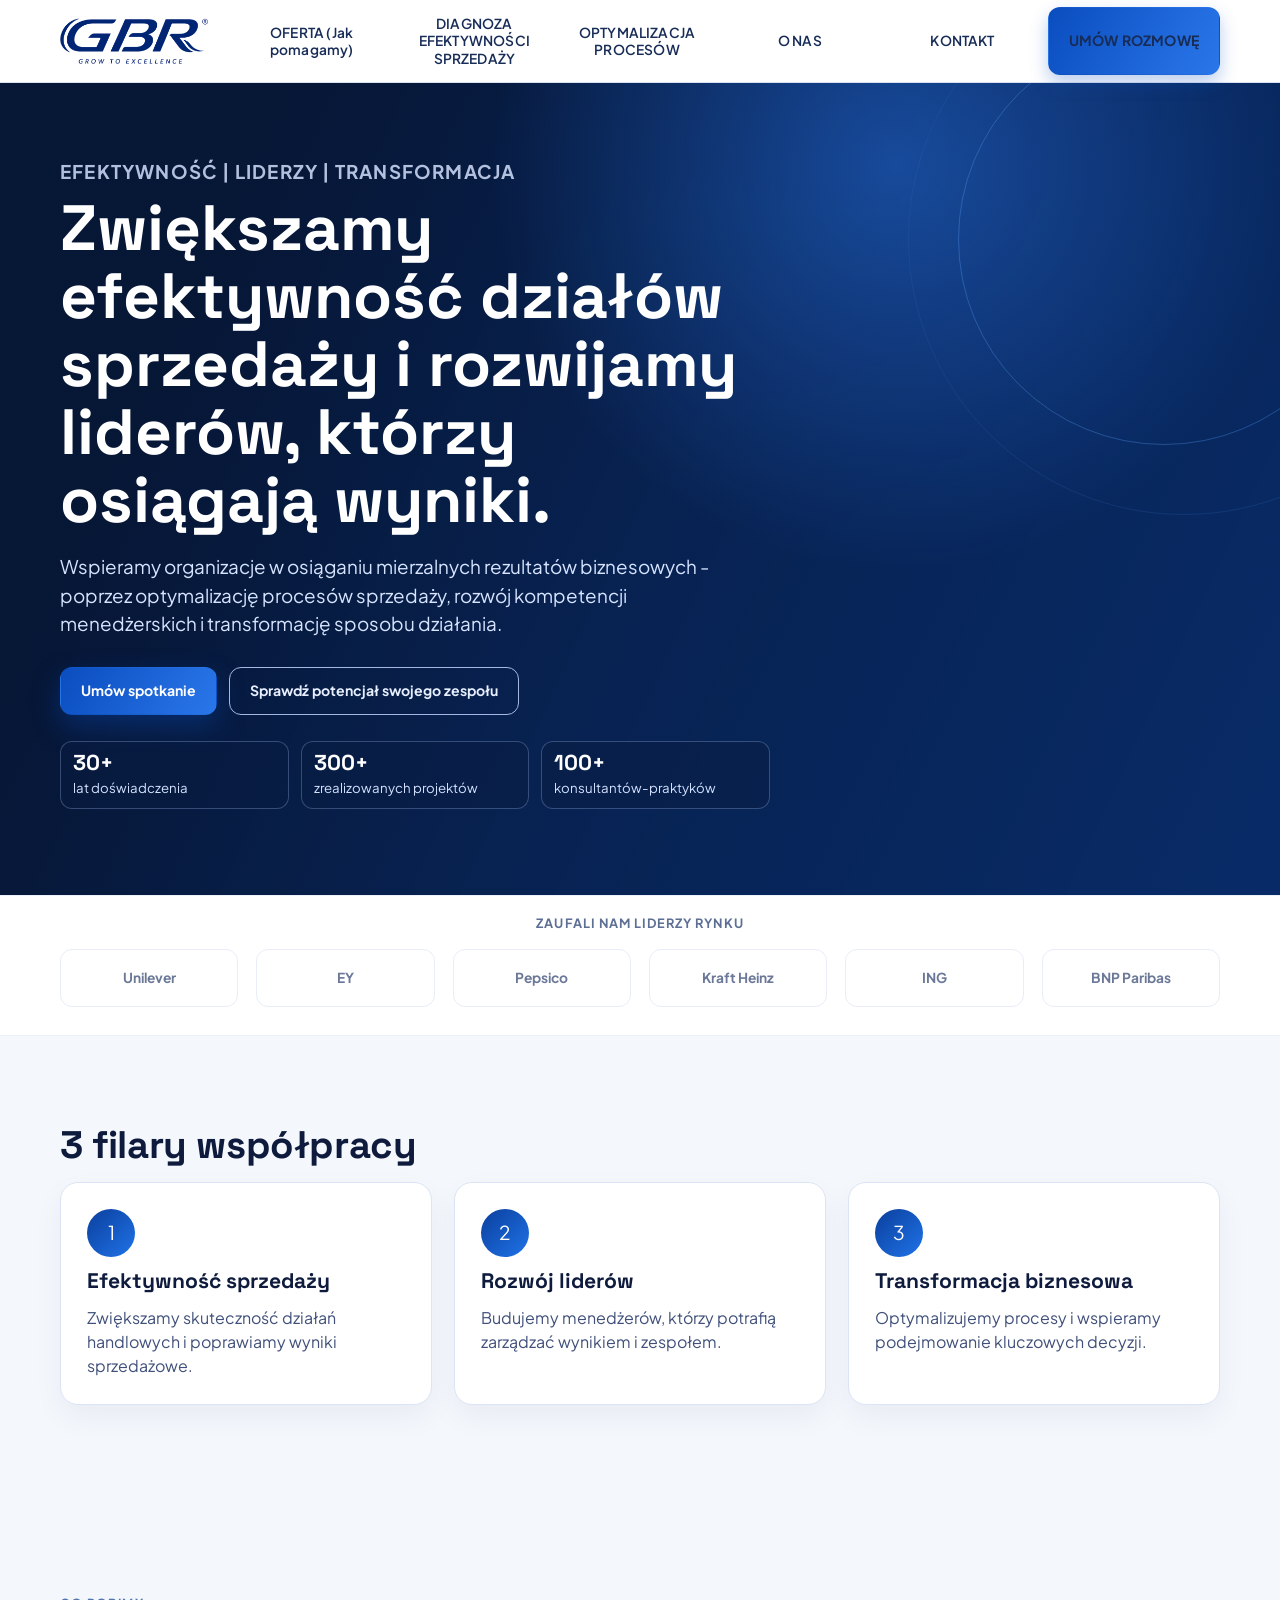
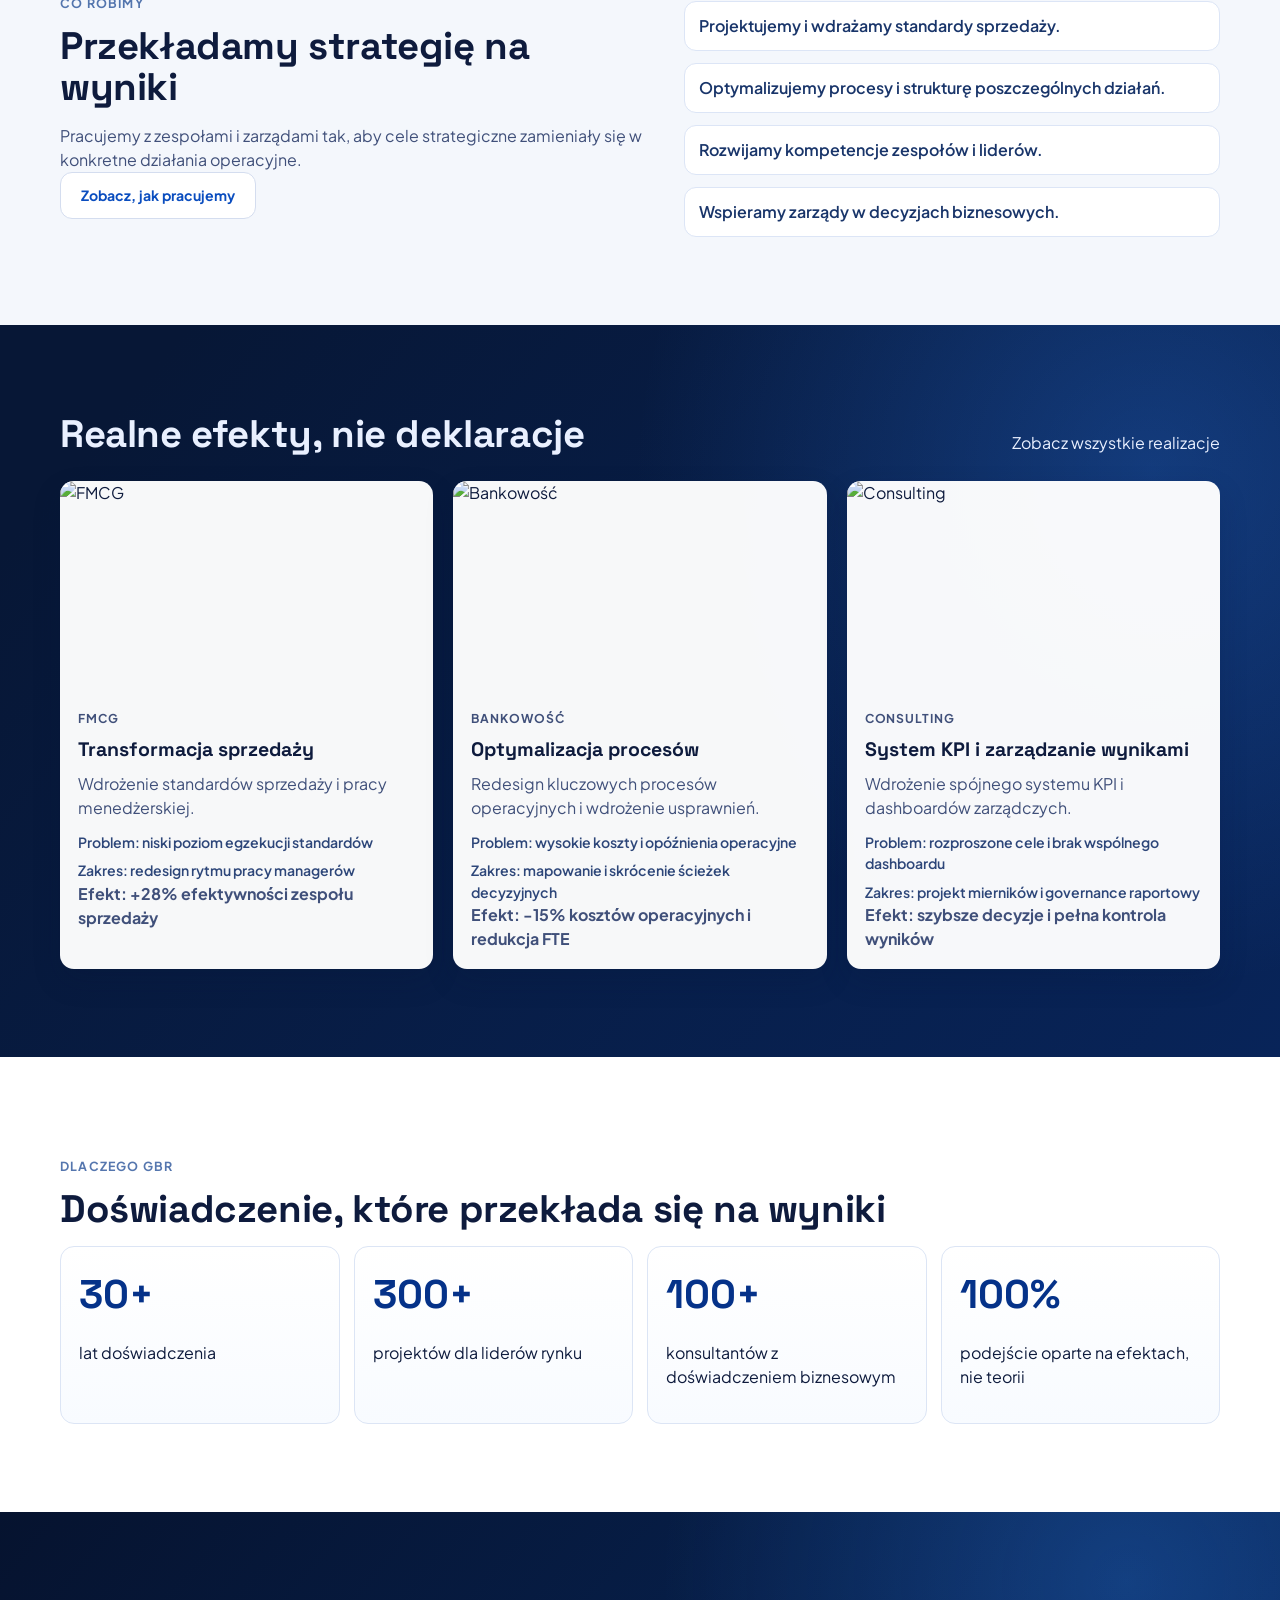
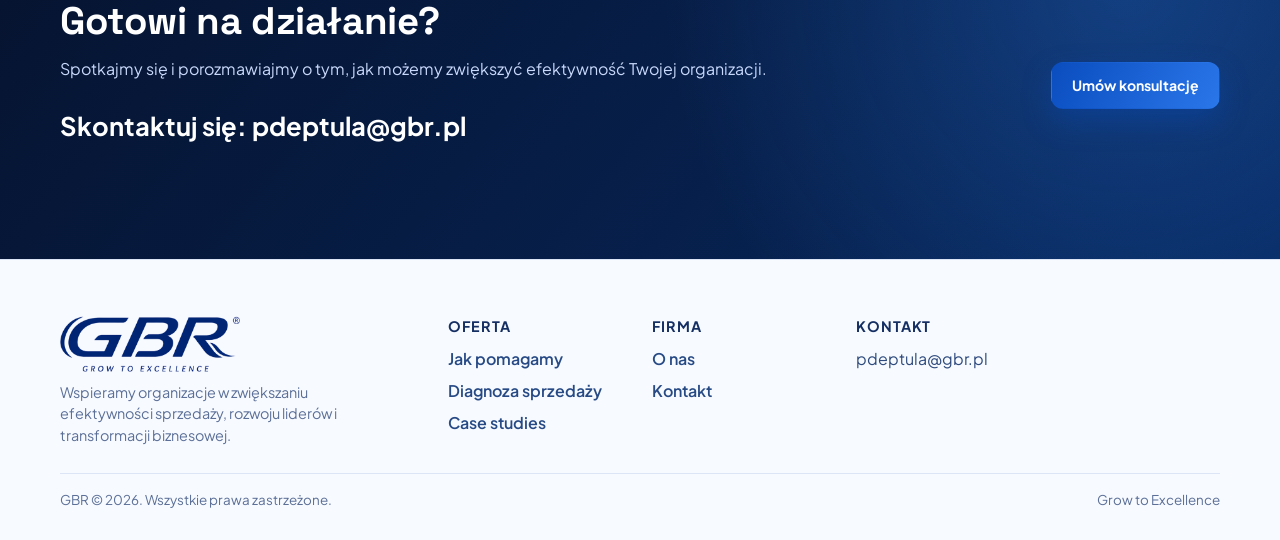
==== index.html @ 4ff91d67 "Enhance footer design and content across multiple pages; add reveal animations for improved user exp" ====
<!doctype html>
<html lang="pl">
  <head>
    <meta charset="UTF-8" />
    <meta name="viewport" content="width=device-width, initial-scale=1.0" />
    <title>GBR | Efektywność sprzedaży i rozwój liderów</title>
    <meta
      name="description"
      content="Wspieramy organizacje w zwiększaniu efektywności sprzedaży, rozwoju liderów i transformacji biznesowej."
    />
    <link rel="icon" type="image/svg+xml" href="assets/favicon.svg" />
    <link rel="shortcut icon" href="assets/favicon.svg" />
    <link rel="preconnect" href="https://fonts.googleapis.com" />
    <link rel="preconnect" href="https://fonts.gstatic.com" crossorigin />
    <link
      href="https://fonts.googleapis.com/css2?family=Plus+Jakarta+Sans:wght@400;500;600;700;800&family=Space+Grotesk:wght@500;700&display=swap"
      rel="stylesheet"
    />
    <link rel="stylesheet" href="styles.css" />
  </head>
  <body>
    <header class="topbar">
      <div class="container nav-wrap">
        <a class="brand" href="index.html" aria-label="GBR strona główna">
          <img class="brand-logo" src="assets/logo-gbr-official-transparent.png" alt="GBR" />
        </a>
        <button class="nav-toggle" aria-label="Otwórz menu">☰</button>
        <nav class="nav-links" aria-label="Nawigacja główna">
          <a href="oferta.html">OFERTA (Jak pomagamy)</a>
          <a href="diagnoza-efektywnosci-sprzedazy.html">DIAGNOZA EFEKTYWNOŚCI SPRZEDAŻY</a>
          <a href="oferta.html#optymalizacja">OPTYMALIZACJA PROCESÓW</a>
          <a href="o-nas.html">O NAS</a>
          <a href="kontakt.html">KONTAKT</a>
          <a class="btn btn-primary" href="kontakt.html">UMÓW ROZMOWĘ</a>
        </nav>
      </div>
    </header>

    <main>
      <section class="hero">
        <div class="hero-media" aria-hidden="true">
          <div class="hero-bg hero-bg-a is-visible"></div>
          <div class="hero-bg hero-bg-b"></div>
          <div class="hero-overlay"></div>
        </div>
        <div class="container hero-inner">
          <div class="hero-text">
            <p class="hero-eyebrow">Efektywność | Liderzy | Transformacja</p>
            <h1 data-hero-rotation>
              Zwiększamy efektywność działów sprzedaży i rozwijamy liderów, którzy osiągają wyniki.
            </h1>
            <p>
              Wspieramy organizacje w osiąganiu mierzalnych rezultatów biznesowych - poprzez
              optymalizację procesów sprzedaży, rozwój kompetencji menedżerskich i transformację
              sposobu działania.
            </p>
            <div class="hero-cta">
              <a class="btn btn-primary" href="kontakt.html">Umów spotkanie</a>
              <a class="btn btn-secondary" href="diagnoza-efektywnosci-sprzedazy.html"
                >Sprawdź potencjał swojego zespołu</a
              >
            </div>
            <div class="hero-proof reveal">
              <div class="proof-item">
                <strong>30+</strong>
                <span>lat doświadczenia</span>
              </div>
              <div class="proof-item">
                <strong>300+</strong>
                <span>zrealizowanych projektów</span>
              </div>
              <div class="proof-item">
                <strong>100+</strong>
                <span>konsultantów-praktyków</span>
              </div>
            </div>
          </div>
        </div>
      </section>

      <section class="logo-row">
        <div class="container">
          <p class="logo-title">Zaufali nam liderzy rynku</p>
          <div class="logo-grid" aria-label="Zaufali nam liderzy rynku">
            <div class="logo-item">Unilever</div>
            <div class="logo-item">EY</div>
            <div class="logo-item">Pepsico</div>
            <div class="logo-item">Kraft Heinz</div>
            <div class="logo-item">ING</div>
            <div class="logo-item">BNP Paribas</div>
          </div>
        </div>
      </section>

      <section class="section">
        <div class="container">
          <h2 class="section-title">3 filary współpracy</h2>
          <div class="pillar-grid">
            <article class="pillar-card reveal">
              <div class="icon-badge">1</div>
              <h3>Efektywność sprzedaży</h3>
              <p>Zwiększamy skuteczność działań handlowych i poprawiamy wyniki sprzedażowe.</p>
            </article>
            <article class="pillar-card reveal">
              <div class="icon-badge">2</div>
              <h3>Rozwój liderów</h3>
              <p>Budujemy menedżerów, którzy potrafią zarządzać wynikiem i zespołem.</p>
            </article>
            <article class="pillar-card reveal">
              <div class="icon-badge">3</div>
              <h3>Transformacja biznesowa</h3>
              <p>Optymalizujemy procesy i wspieramy podejmowanie kluczowych decyzji.</p>
            </article>
          </div>
        </div>
      </section>

      <section class="section" id="co-robimy">
        <div class="container split">
          <div>
            <p class="hero-eyebrow" style="color: #335b9e">CO ROBIMY</p>
            <h2 class="section-title">Przekładamy strategię na wyniki</h2>
            <p class="section-text">
              Pracujemy z zespołami i zarządami tak, aby cele strategiczne zamieniały się w
              konkretne działania operacyjne.
            </p>
            <a class="btn btn-light" href="oferta.html">Zobacz, jak pracujemy</a>
          </div>
          <ul class="bullet-list">
            <li>Projektujemy i wdrażamy standardy sprzedaży.</li>
            <li>Optymalizujemy procesy i strukturę poszczególnych działań.</li>
            <li>Rozwijamy kompetencje zespołów i liderów.</li>
            <li>Wspieramy zarządy w decyzjach biznesowych.</li>
          </ul>
        </div>
      </section>

      <section class="section case-section">
        <div class="container">
          <div class="case-head">
            <h2 class="section-title" style="margin: 0">Realne efekty, nie deklaracje</h2>
            <a href="oferta.html#case-studies">Zobacz wszystkie realizacje</a>
          </div>
          <div class="case-grid">
            <article class="case-card reveal">
              <img
                src="https://images.unsplash.com/photo-1601598851547-4302969d0614?auto=format&fit=crop&w=1200&q=80"
                alt="FMCG"
              />
              <div class="case-body">
                <p class="case-tag">FMCG</p>
                <h3>Transformacja sprzedaży</h3>
                <p>Wdrożenie standardów sprzedaży i pracy menedżerskiej.</p>
                <ul class="case-metrics">
                  <li>Problem: niski poziom egzekucji standardów</li>
                  <li>Zakres: redesign rytmu pracy managerów</li>
                </ul>
                <p class="case-result">Efekt: +28% efektywności zespołu sprzedaży</p>
              </div>
            </article>
            <article class="case-card reveal">
              <img
                src="https://images.unsplash.com/photo-1520607162513-77705c0f0d4a?auto=format&fit=crop&w=1200&q=80"
                alt="Bankowość"
              />
              <div class="case-body">
                <p class="case-tag">Bankowość</p>
                <h3>Optymalizacja procesów</h3>
                <p>Redesign kluczowych procesów operacyjnych i wdrożenie usprawnień.</p>
                <ul class="case-metrics">
                  <li>Problem: wysokie koszty i opóźnienia operacyjne</li>
                  <li>Zakres: mapowanie i skrócenie ścieżek decyzyjnych</li>
                </ul>
                <p class="case-result">Efekt: -15% kosztów operacyjnych i redukcja FTE</p>
              </div>
            </article>
            <article class="case-card reveal">
              <img
                src="https://images.unsplash.com/photo-1497366858526-0766cadbe8fa?auto=format&fit=crop&w=1200&q=80"
                alt="Consulting"
              />
              <div class="case-body">
                <p class="case-tag">Consulting</p>
                <h3>System KPI i zarządzanie wynikami</h3>
                <p>Wdrożenie spójnego systemu KPI i dashboardów zarządczych.</p>
                <ul class="case-metrics">
                  <li>Problem: rozproszone cele i brak wspólnego dashboardu</li>
                  <li>Zakres: projekt mierników i governance raportowy</li>
                </ul>
                <p class="case-result">Efekt: szybsze decyzje i pełna kontrola wyników</p>
              </div>
            </article>
          </div>
        </div>
      </section>

      <section class="section stats">
        <div class="container">
          <p class="hero-eyebrow" style="color: #335b9e">DLACZEGO GBR</p>
          <h2 class="section-title">Doświadczenie, które przekłada się na wyniki</h2>
          <div class="stats-grid reveal">
            <article class="stat">
              <strong>30+</strong>
              <p>lat doświadczenia</p>
            </article>
            <article class="stat">
              <strong>300+</strong>
              <p>projektów dla liderów rynku</p>
            </article>
            <article class="stat">
              <strong>100+</strong>
              <p>konsultantów z doświadczeniem biznesowym</p>
            </article>
            <article class="stat">
              <strong>100%</strong>
              <p>podejście oparte na efektach, nie teorii</p>
            </article>
          </div>
        </div>
      </section>

      <section class="section cta-band">
        <div class="container cta-band-inner">
          <div>
            <h2 class="section-title">Gotowi na działanie?</h2>
            <p class="section-text" style="color: #c8d8fa">
              Spotkajmy się i porozmawiajmy o tym, jak możemy zwiększyć efektywność Twojej
              organizacji.
            </p>
            <p class="cta-mail">Skontaktuj się: pdeptula@gbr.pl</p>
          </div>
          <a class="btn btn-primary" href="kontakt.html">Umów konsultację</a>
        </div>
      </section>
    </main>

    <footer>
      <div class="container site-footer">
        <div class="footer-top">
          <div class="footer-brand">
            <img src="assets/logo-gbr-official-transparent.png" alt="GBR" />
            <p>
              Wspieramy organizacje w zwiększaniu efektywności sprzedaży, rozwoju liderów i
              transformacji biznesowej.
            </p>
          </div>
          <div class="footer-col">
            <h4>Oferta</h4>
            <ul class="footer-links">
              <li><a href="oferta.html">Jak pomagamy</a></li>
              <li><a href="diagnoza-efektywnosci-sprzedazy.html">Diagnoza sprzedaży</a></li>
              <li><a href="oferta.html#case-studies">Case studies</a></li>
            </ul>
          </div>
          <div class="footer-col">
            <h4>Firma</h4>
            <ul class="footer-links">
              <li><a href="o-nas.html">O nas</a></li>
              <li><a href="kontakt.html">Kontakt</a></li>
            </ul>
          </div>
          <div class="footer-contact">
            <h4>Kontakt</h4>
            <p>pdeptula@gbr.pl</p>
          </div>
        </div>
        <div class="footer-bottom">
          <span>GBR © 2026. Wszystkie prawa zastrzeżone.</span>
          <span>Grow to Excellence</span>
        </div>
      </div>
    </footer>

    <script src="script.js"></script>
  </body>
</html>
---- styles.css ----
:root {
  --bg: #f4f7fc;
  --surface: #ffffff;
  --surface-alt: #eef3fb;
  --ink: #0e1b3d;
  --ink-soft: #40507a;
  --primary: #0a4dbf;
  --primary-strong: #053289;
  --line: #d4ddef;
  --deep: #071736;
  --deep-2: #0a2047;
  --ok: #0f8f67;
  --radius: 18px;
  --shadow: 0 20px 50px rgba(4, 20, 50, 0.12);
}

* {
  box-sizing: border-box;
}

html {
  scroll-behavior: smooth;
}

body {
  margin: 0;
  font-family: "Plus Jakarta Sans", "Segoe UI", sans-serif;
  color: var(--ink);
  background: var(--bg);
  line-height: 1.5;
}

a {
  color: inherit;
  text-decoration: none;
}

img {
  max-width: 100%;
  display: block;
}

.container {
  width: min(1160px, 92%);
  margin: 0 auto;
}

.section {
  padding: 88px 0;
}

.section-title {
  font-family: "Space Grotesk", "Segoe UI", sans-serif;
  font-size: clamp(1.8rem, 3vw, 3rem);
  line-height: 1.08;
  letter-spacing: -0.4px;
  margin: 0 0 16px;
}

.section-text {
  color: var(--ink-soft);
  margin: 0;
  max-width: 720px;
}

.topbar {
  position: sticky;
  top: 0;
  z-index: 40;
  background: rgba(255, 255, 255, 0.92);
  backdrop-filter: blur(10px);
  border-bottom: 1px solid rgba(212, 221, 239, 0.85);
}

.nav-wrap {
  display: flex;
  align-items: center;
  justify-content: space-between;
  min-height: 82px;
  gap: 26px;
}

.brand {
  display: flex;
  align-items: center;
  gap: 10px;
  flex: 0 0 auto;
  font-family: "Space Grotesk", "Segoe UI", sans-serif;
  font-weight: 700;
  color: var(--deep);
}

.brand-logo {
  height: 46px;
  width: auto;
  max-width: none;
  display: block;
}

.brand-sub {
  font-size: 0.64rem;
  text-transform: uppercase;
  letter-spacing: 1.6px;
  color: #4d5e88;
}

.nav-toggle {
  display: none;
  border: 1px solid var(--line);
  border-radius: 10px;
  background: #fff;
  width: 42px;
  height: 42px;
  font-size: 1.35rem;
  color: var(--ink);
}

.nav-links {
  display: grid;
  grid-template-columns: repeat(5, minmax(132px, 1fr)) auto;
  align-items: stretch;
  gap: 8px;
  font-size: 0.86rem;
  font-weight: 600;
  letter-spacing: 0.18px;
}

.nav-links a {
  display: inline-flex;
  align-items: center;
  justify-content: center;
  text-align: center;
  line-height: 1.25;
  min-height: 64px;
  padding: 8px 10px;
  border-radius: 12px;
  text-wrap: balance;
  color: #172c57;
  transition: color 0.25s ease, background 0.2s ease;
}

.nav-links a:not(.btn):hover,
.nav-links a[aria-current="page"]:not(.btn) {
  background: #edf3ff;
}

.nav-links a:hover,
.nav-links a[aria-current="page"] {
  color: var(--primary);
}

.nav-links .btn {
  min-height: 64px;
  padding-inline: 20px;
  white-space: nowrap;
}

.nav-links .btn-primary {
  box-shadow: 0 8px 18px rgba(10, 77, 191, 0.28);
}

.btn {
  display: inline-flex;
  align-items: center;
  justify-content: center;
  gap: 8px;
  border: 1px solid transparent;
  border-radius: 12px;
  padding: 12px 20px;
  font-weight: 700;
  font-size: 0.88rem;
  transition: transform 0.2s ease, box-shadow 0.25s ease, background 0.2s ease;
}

.btn:hover {
  transform: translateY(-2px);
}

.btn-primary {
  color: #fff;
  background: linear-gradient(120deg, var(--primary), #2a77ea);
  box-shadow: 0 12px 28px rgba(10, 77, 191, 0.35);
}

.btn-secondary {
  border-color: #a6b8e2;
  color: #e7efff;
  background: transparent;
}

.btn-light {
  border-color: var(--line);
  color: var(--primary);
  background: #fff;
}

.hero {
  position: relative;
  color: #fff;
  overflow: hidden;
  background: #071736;
}

.hero-media {
  position: absolute;
  inset: 0;
  z-index: 0;
}

.hero-bg {
  position: absolute;
  inset: 0;
  background-size: cover;
  background-position: center;
  opacity: 0;
  transform: scale(1.01);
  transition: opacity 1.6s ease, transform 7s ease;
  will-change: opacity, transform;
}

.hero-bg.is-visible {
  opacity: 1;
  transform: scale(1.06);
}

.hero-overlay {
  position: absolute;
  inset: 0;
  background:
    radial-gradient(circle at 70% 10%, rgba(46, 130, 255, 0.42), transparent 35%),
    linear-gradient(115deg, rgba(7, 23, 54, 0.94) 18%, rgba(8, 37, 88, 0.81) 52%, rgba(9, 54, 130, 0.66) 100%);
}

.hero::before {
  content: "";
  position: absolute;
  width: 550px;
  height: 550px;
  border-radius: 50%;
  border: 1px solid rgba(96, 168, 255, 0.35);
  right: -180px;
  top: -120px;
}

.hero::after {
  content: "";
  position: absolute;
  width: 410px;
  height: 410px;
  border-radius: 50%;
  border: 1px solid rgba(96, 168, 255, 0.3);
  right: -90px;
  top: -50px;
}

.hero-inner {
  position: relative;
  z-index: 2;
  min-height: min(80vh, 720px);
  display: grid;
  align-items: center;
  padding: 74px 0 86px;
}

.hero-text {
  max-width: 710px;
  animation: fadeUp 0.75s ease both;
}

.hero-eyebrow {
  letter-spacing: 1.2px;
  text-transform: uppercase;
  font-weight: 700;
  font-size: 0.78rem;
  opacity: 0.83;
}

.hero h1 {
  margin: 10px 0 18px;
  font-family: "Space Grotesk", "Segoe UI", sans-serif;
  font-size: clamp(2.05rem, 5.2vw, 4rem);
  line-height: 1.06;
  transition: opacity 0.45s ease, transform 0.45s ease;
}

.hero h1.is-fading {
  opacity: 0;
  transform: translateY(8px);
}

.hero p {
  margin: 0;
  max-width: 660px;
  color: #d7e4ff;
  font-size: clamp(1rem, 1.5vw, 1.18rem);
}

.hero-cta {
  display: flex;
  flex-wrap: wrap;
  gap: 12px;
  margin-top: 30px;
}

.hero-proof {
  margin-top: 26px;
  display: grid;
  grid-template-columns: repeat(3, minmax(140px, 1fr));
  gap: 12px;
  max-width: 720px;
}

.proof-item {
  border: 1px solid rgba(171, 201, 255, 0.28);
  background: rgba(8, 28, 66, 0.5);
  border-radius: 12px;
  padding: 10px 12px;
}

.proof-item strong {
  display: block;
  font-family: "Space Grotesk", "Segoe UI", sans-serif;
  font-size: 1.35rem;
  line-height: 1;
}

.proof-item span {
  display: block;
  margin-top: 5px;
  color: #d4e2ff;
  font-size: 0.83rem;
}

.logo-row {
  background: #fff;
  border-top: 1px solid #edf1fa;
  border-bottom: 1px solid #edf1fa;
}

.logo-title {
  margin: 0;
  padding-top: 18px;
  text-align: center;
  text-transform: uppercase;
  letter-spacing: 1.05px;
  font-size: 0.8rem;
  font-weight: 700;
  color: #5e6f95;
}

.logo-grid {
  display: grid;
  grid-template-columns: repeat(6, minmax(90px, 1fr));
  gap: 18px;
  padding: 16px 0 28px;
}

.logo-item {
  border: 1px solid #e8edf8;
  border-radius: 12px;
  min-height: 58px;
  display: grid;
  place-items: center;
  color: #6b7898;
  font-weight: 700;
  font-size: 0.86rem;
  transition: transform 0.2s ease, border-color 0.2s ease, color 0.2s ease;
}

.logo-item:hover {
  color: #173f86;
  border-color: #c5d6f5;
  transform: translateY(-2px);
}

.pillar-grid {
  display: grid;
  grid-template-columns: repeat(3, 1fr);
  gap: 22px;
}

.pillar-card {
  background: #fff;
  border: 1px solid #dbe4f6;
  border-radius: var(--radius);
  padding: 26px;
  box-shadow: 0 12px 30px rgba(12, 34, 80, 0.05);
}

.pillar-card h3 {
  margin: 8px 0 10px;
  font-family: "Space Grotesk", "Segoe UI", sans-serif;
  font-size: 1.32rem;
}

.pillar-card p {
  margin: 0;
  color: var(--ink-soft);
}

.icon-badge {
  width: 48px;
  height: 48px;
  border-radius: 50%;
  background: linear-gradient(135deg, #0b3f9d, #1f73e8);
  display: grid;
  place-items: center;
  color: #fff;
  font-size: 1.2rem;
}

.split {
  display: grid;
  grid-template-columns: 1.1fr 1fr;
  gap: 34px;
  align-items: start;
}

.bullet-list {
  margin: 20px 0 0;
  padding: 0;
  list-style: none;
  display: grid;
  gap: 12px;
}

.bullet-list li {
  background: #fff;
  border: 1px solid #dce5f6;
  border-radius: 12px;
  padding: 12px 14px;
  color: #19356a;
  font-weight: 600;
}

.case-section {
  color: #e9f0ff;
  background:
    radial-gradient(circle at 90% 20%, rgba(51, 135, 255, 0.27), transparent 40%),
    linear-gradient(130deg, #071736 10%, #082459 100%);
}

.case-head {
  display: flex;
  justify-content: space-between;
  align-items: end;
  gap: 20px;
  margin-bottom: 26px;
}

.case-grid {
  display: grid;
  grid-template-columns: repeat(3, 1fr);
  gap: 20px;
}

.case-card {
  background: rgba(255, 255, 255, 0.97);
  color: var(--ink);
  border-radius: 14px;
  overflow: hidden;
  box-shadow: 0 12px 28px rgba(5, 22, 54, 0.18);
  transition: transform 0.25s ease, box-shadow 0.25s ease;
}

.case-card:hover {
  transform: translateY(-4px);
  box-shadow: 0 18px 34px rgba(3, 16, 42, 0.24);
}

.case-card img {
  width: 100%;
  aspect-ratio: 16 / 9;
  object-fit: cover;
}

.case-body {
  padding: 18px;
}

.case-tag {
  color: var(--primary);
  text-transform: uppercase;
  font-size: 0.76rem;
  letter-spacing: 0.9px;
  font-weight: 700;
}

.case-body h3 {
  margin: 8px 0 8px;
  font-family: "Space Grotesk", "Segoe UI", sans-serif;
  font-size: 1.22rem;
}

.case-body p {
  margin: 0;
  color: var(--ink-soft);
}

.case-result {
  margin-top: 14px;
  color: var(--primary-strong);
  font-weight: 700;
}

.case-metrics {
  margin: 12px 0 0;
  padding: 0;
  list-style: none;
  display: grid;
  gap: 7px;
}

.case-metrics li {
  color: #2d4679;
  font-size: 0.88rem;
  font-weight: 600;
}

.stats {
  background: #fff;
}

.stats-grid {
  display: grid;
  grid-template-columns: repeat(4, 1fr);
  gap: 14px;
}

.stat {
  border: 1px solid #dce5f5;
  border-radius: 14px;
  padding: 18px;
  background: linear-gradient(180deg, #fff, #f8fbff);
}

.stat strong {
  display: block;
  font-size: clamp(1.8rem, 3.7vw, 2.5rem);
  font-family: "Space Grotesk", "Segoe UI", sans-serif;
  color: var(--primary-strong);
}

.cta-band {
  color: #fff;
  background:
    radial-gradient(circle at 88% 20%, rgba(53, 140, 255, 0.27), transparent 40%),
    linear-gradient(130deg, #06132f, #07285e);
}

.cta-band-inner {
  display: grid;
  grid-template-columns: 1fr auto;
  gap: 20px;
  align-items: center;
}

.cta-mail {
  font-size: clamp(1.1rem, 2.5vw, 1.6rem);
  font-weight: 700;
}

.page-hero {
  color: #fff;
  background:
    radial-gradient(circle at 80% 0%, rgba(53, 145, 255, 0.38), transparent 35%),
    linear-gradient(120deg, #071736 0%, #0a2e73 100%);
}

.page-hero .hero-inner {
  min-height: 430px;
  padding-bottom: 62px;
}

.steps,
.deliverables,
.effect-grid {
  display: grid;
  gap: 16px;
}

.steps {
  grid-template-columns: repeat(4, 1fr);
}

.deliverables {
  grid-template-columns: repeat(3, 1fr);
}

.effect-grid {
  grid-template-columns: repeat(3, 1fr);
}

.step,
.deliverable,
.effect-item,
.simple-card {
  background: #fff;
  border: 1px solid #dae4f6;
  border-radius: 14px;
  padding: 18px;
}

.step h4,
.deliverable h4,
.simple-card h3 {
  margin: 0 0 8px;
  font-family: "Space Grotesk", "Segoe UI", sans-serif;
}

#optymalizacja {
  scroll-margin-top: 110px;
}

.timeline {
  background: #fff;
  border: 1px solid #dae4f6;
  border-radius: 16px;
  padding: 22px;
}

.timeline-item {
  display: grid;
  grid-template-columns: auto 1fr;
  gap: 12px;
  align-items: start;
}

.timeline-item + .timeline-item {
  margin-top: 14px;
}

.dot {
  width: 16px;
  height: 16px;
  border-radius: 50%;
  margin-top: 6px;
  background: var(--primary);
  box-shadow: 0 0 0 6px rgba(10, 77, 191, 0.16);
}

footer {
  background: #f7faff;
  border-top: 1px solid #dbe5f6;
}

.site-footer {
  color: #5b6f97;
  padding: 56px 0 30px;
}

.footer-top {
  display: grid;
  grid-template-columns: minmax(220px, 1fr) repeat(2, minmax(150px, 180px)) minmax(220px, 1fr);
  gap: 24px;
}

.footer-brand img {
  width: 180px;
  height: auto;
}

.footer-brand p {
  margin: 10px 0 0;
  max-width: 280px;
  font-size: 0.9rem;
}

.footer-col h4,
.footer-contact h4 {
  margin: 0 0 10px;
  color: #152f63;
  font-size: 0.9rem;
  text-transform: uppercase;
  letter-spacing: 0.9px;
}

.footer-links {
  list-style: none;
  margin: 0;
  padding: 0;
  display: grid;
  gap: 8px;
}

.footer-links a {
  font-weight: 600;
  color: #274a85;
}

.footer-contact p {
  margin: 0;
  color: #2f4b7d;
}

.footer-bottom {
  margin-top: 26px;
  padding-top: 16px;
  border-top: 1px solid #dbe5f6;
  display: flex;
  justify-content: space-between;
  gap: 14px;
  flex-wrap: wrap;
  font-size: 0.84rem;
}

.reveal {
  opacity: 0;
  transform: translateY(14px);
  transition: opacity 0.55s ease, transform 0.55s ease;
}

.reveal.is-visible {
  opacity: 1;
  transform: translateY(0);
}

@keyframes fadeUp {
  from {
    opacity: 0;
    transform: translateY(12px);
  }
  to {
    opacity: 1;
    transform: translateY(0);
  }
}

@media (max-width: 1040px) {
  .brand-logo {
    height: 42px;
  }

  .nav-wrap {
    gap: 16px;
  }

  .nav-links {
    grid-template-columns: repeat(5, minmax(100px, 1fr)) auto;
    font-size: 0.79rem;
    gap: 6px;
  }

  .nav-links a {
    min-height: 60px;
    padding: 8px;
  }

  .logo-grid {
    grid-template-columns: repeat(3, 1fr);
  }

  .pillar-grid,
  .case-grid,
  .stats-grid,
  .steps,
  .deliverables,
  .effect-grid {
    grid-template-columns: repeat(2, 1fr);
  }

  .split,
  .cta-band-inner {
    grid-template-columns: 1fr;
  }

  .footer-top {
    grid-template-columns: repeat(2, 1fr);
  }
}

@media (max-width: 760px) {
  .brand-logo {
    height: 36px;
  }

  .section {
    padding: 66px 0;
  }

  .nav-toggle {
    display: inline-grid;
    place-items: center;
  }

  .nav-links {
    position: absolute;
    top: 82px;
    right: 4%;
    left: 4%;
    background: #fff;
    border: 1px solid var(--line);
    border-radius: 14px;
    box-shadow: var(--shadow);
    display: grid;
    grid-template-columns: 1fr;
    gap: 0;
    overflow: hidden;
    max-height: 0;
    transition: max-height 0.3s ease;
  }

  .nav-links a,
  .nav-links .btn {
    padding: 12px 14px;
    border-top: 1px solid #edf2fd;
    border-radius: 0;
    justify-content: flex-start;
  }

  .nav-links.open {
    max-height: 420px;
  }

  .hero-inner {
    min-height: 620px;
  }

  .hero-cta {
    flex-direction: column;
    align-items: stretch;
  }

  .hero-proof {
    grid-template-columns: 1fr;
  }

  .footer-top {
    grid-template-columns: 1fr;
  }

  .logo-grid,
  .pillar-grid,
  .case-grid,
  .stats-grid,
  .steps,
  .deliverables,
  .effect-grid {
    grid-template-columns: 1fr;
  }
}
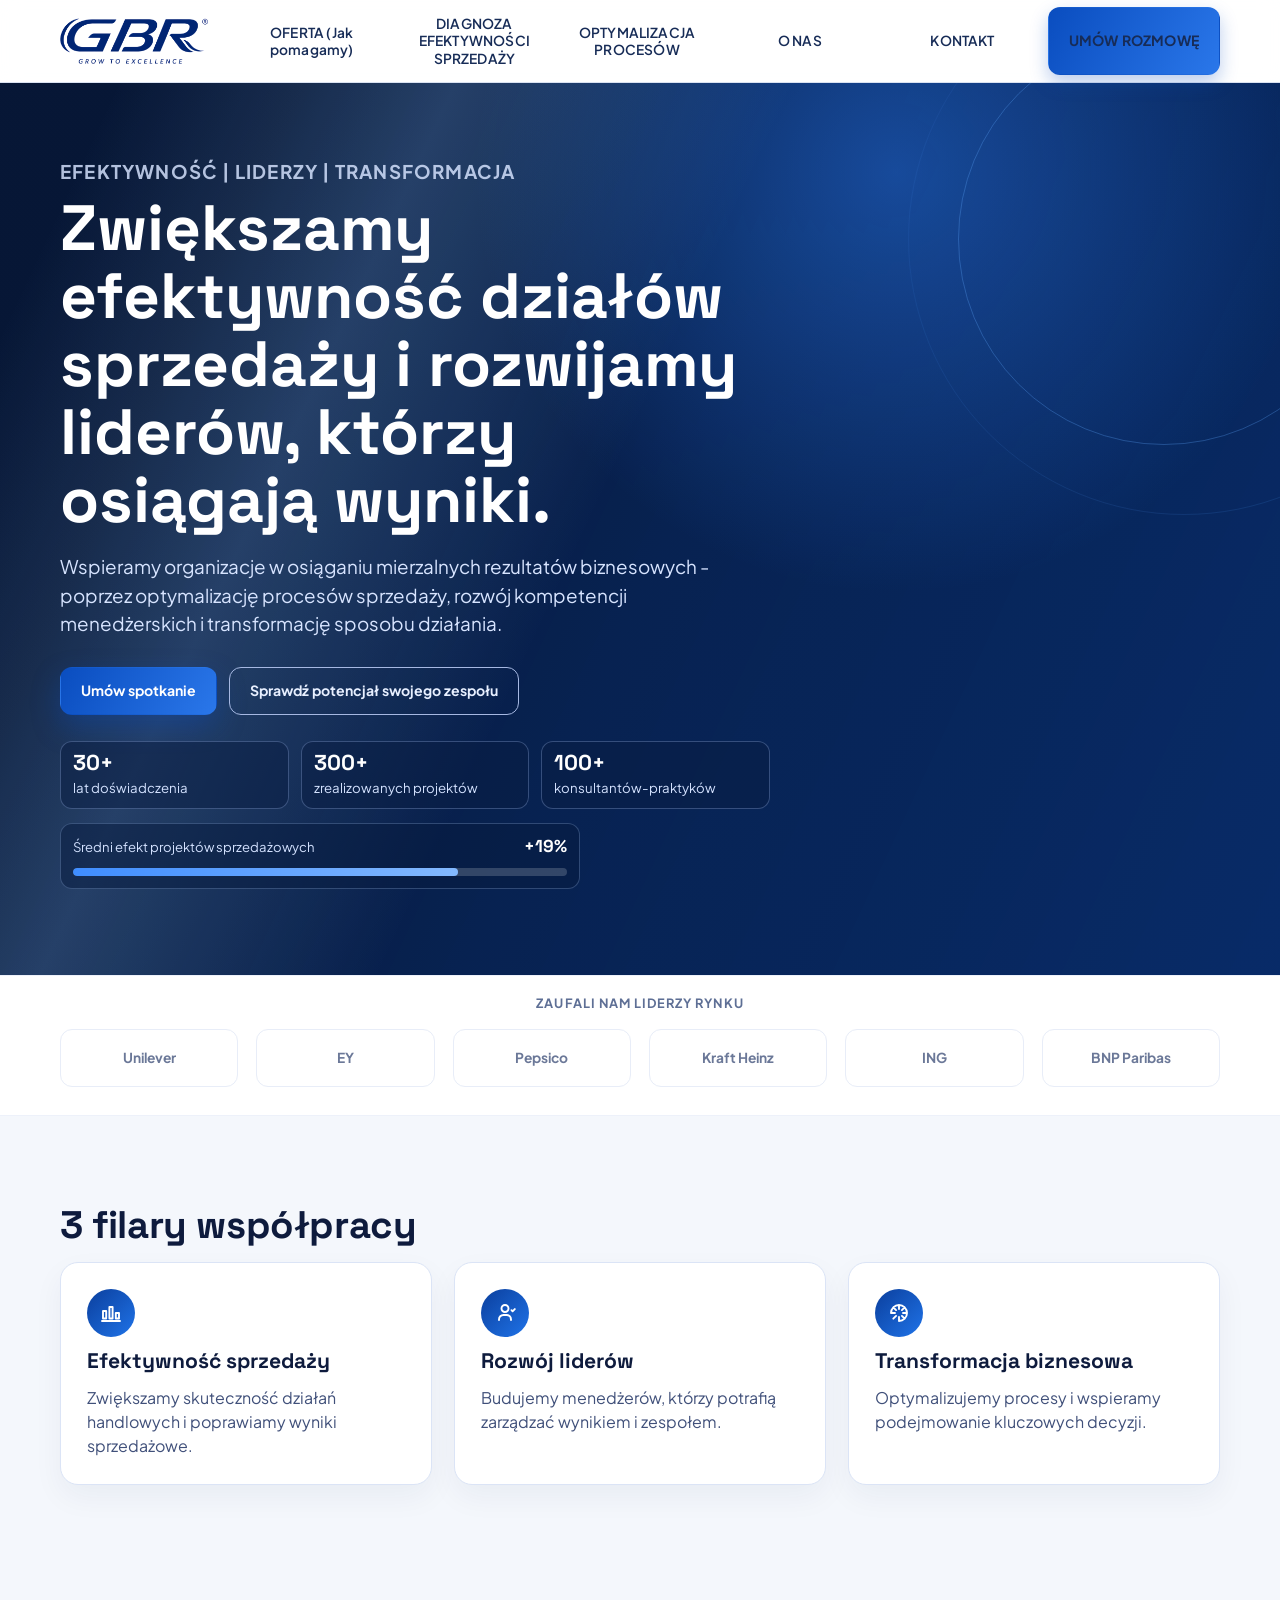
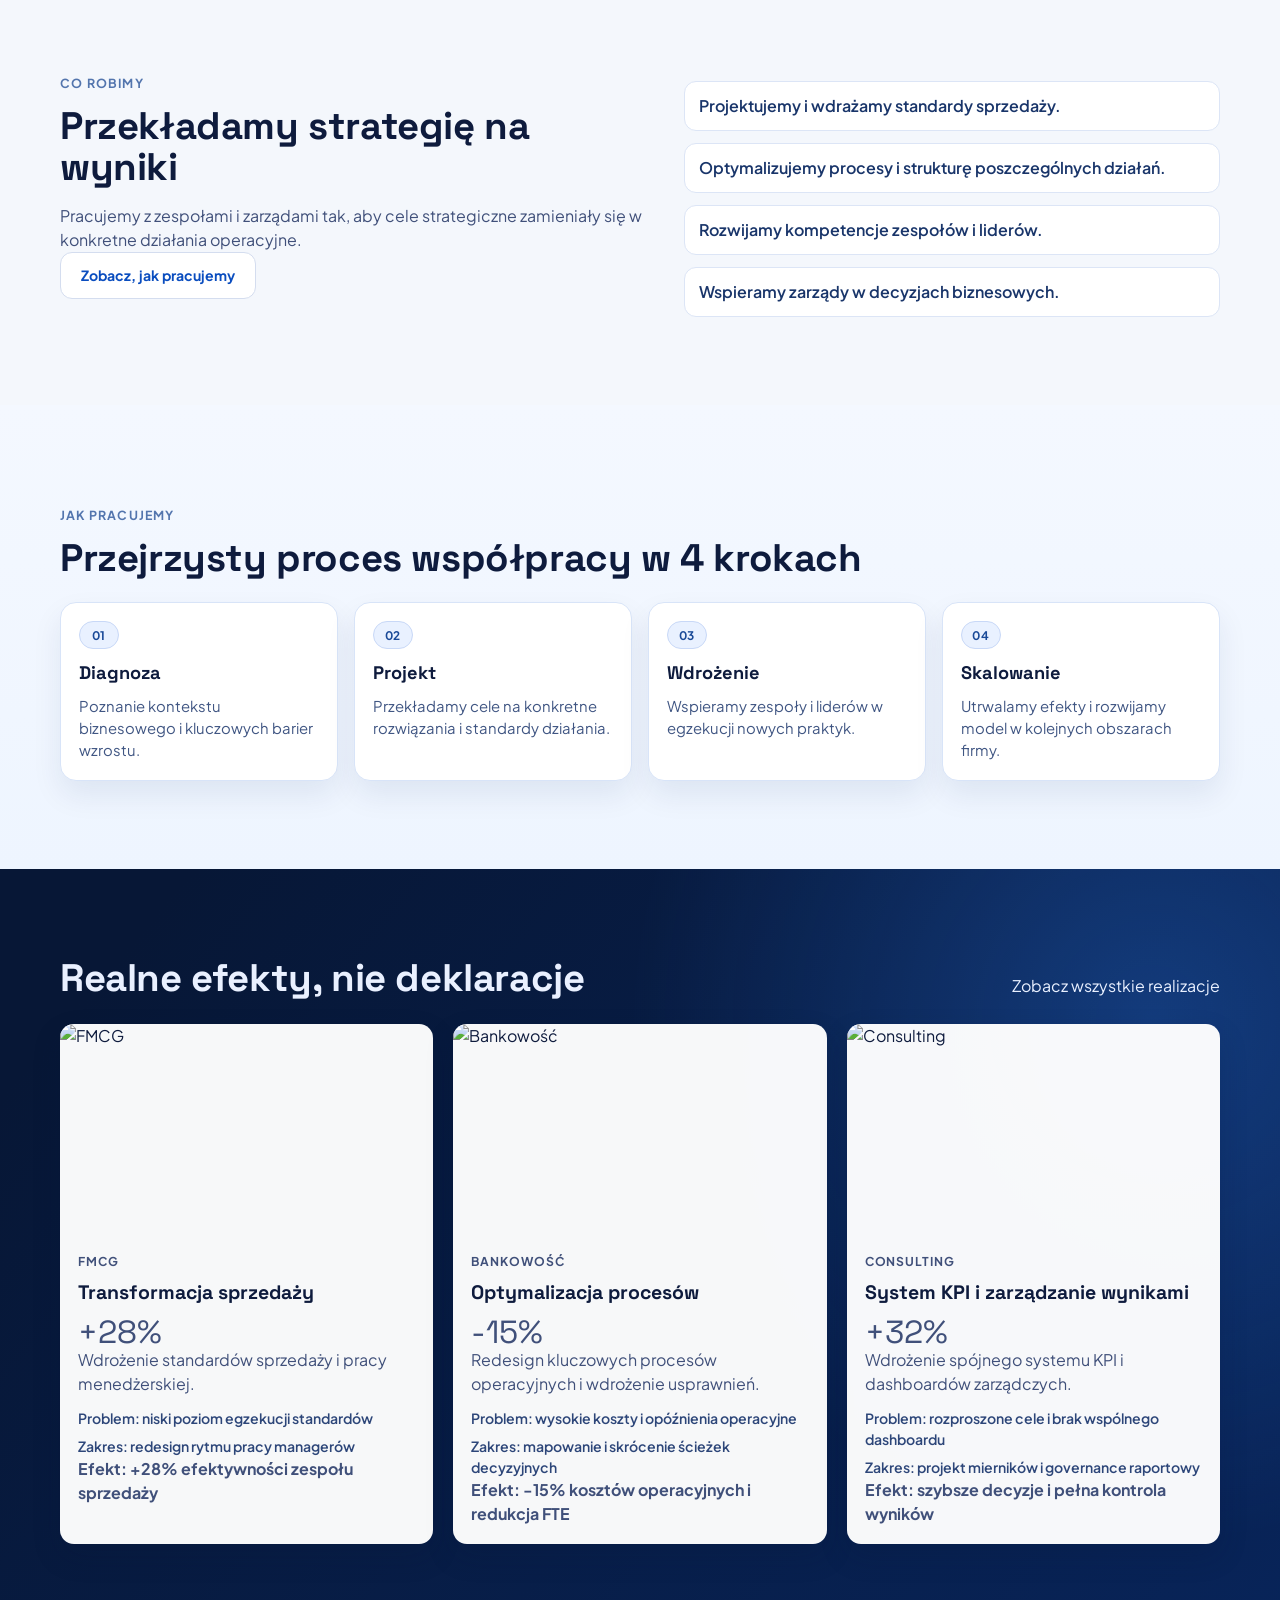
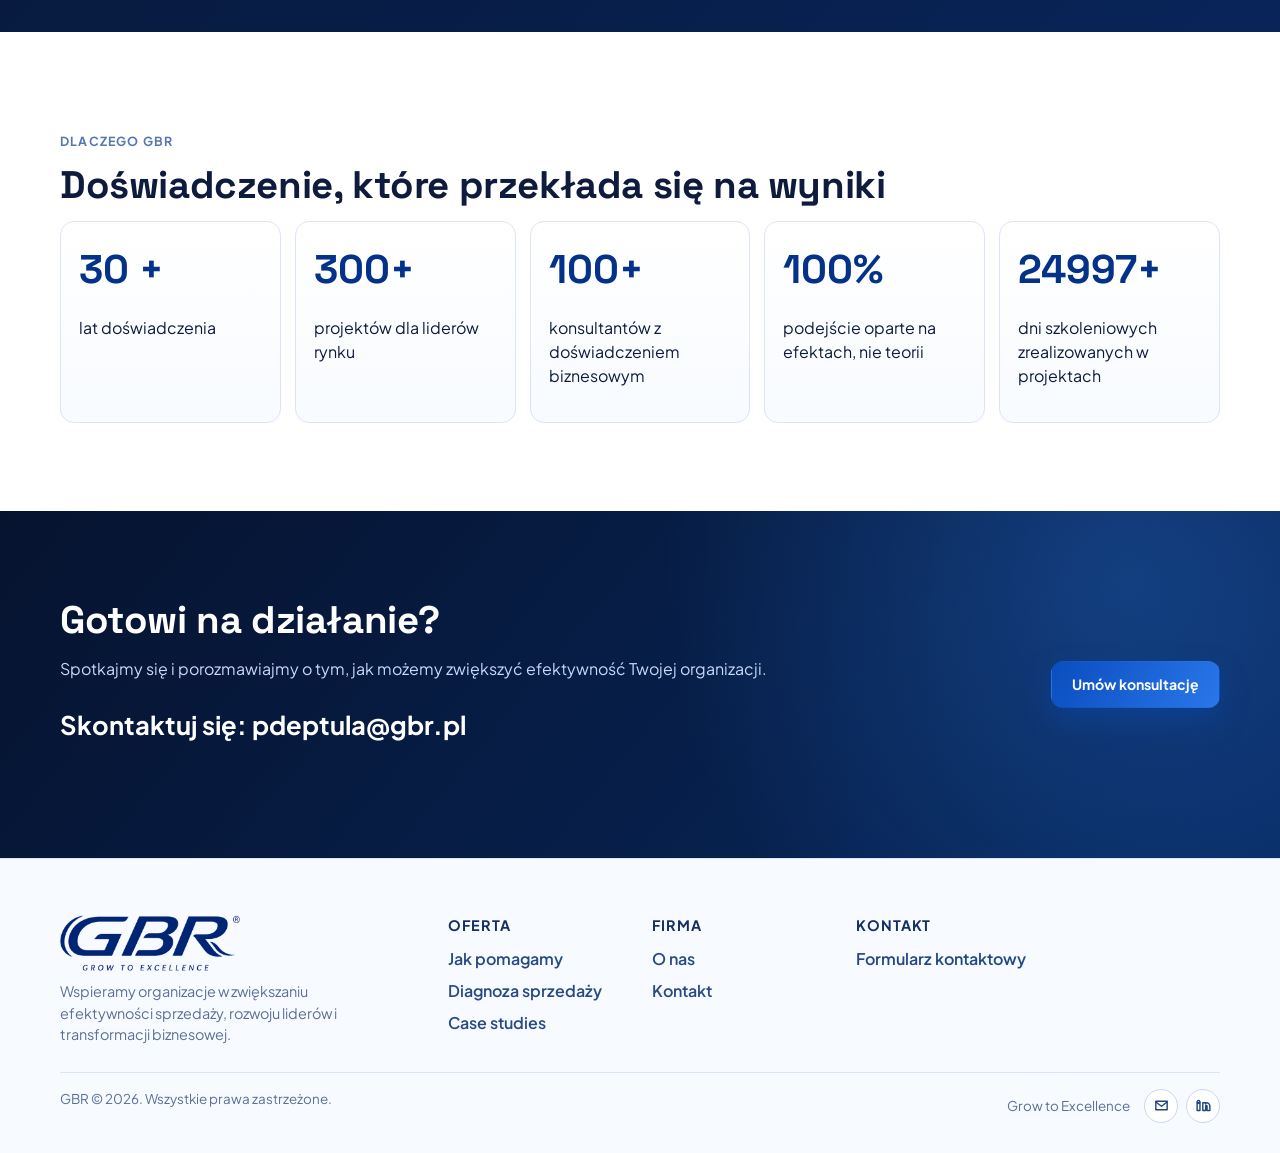
==== commit e28d912b: "Enhance website structure and functionality - Updated favicon links across multiple HTML files to in" ====
--- a/index.html
+++ b/index.html
@@ -8,8 +8,8 @@
       name="description"
       content="Wspieramy organizacje w zwiększaniu efektywności sprzedaży, rozwoju liderów i transformacji biznesowej."
     />
-    <link rel="icon" type="image/svg+xml" href="assets/favicon.svg" />
-    <link rel="shortcut icon" href="assets/favicon.svg" />
+    <link rel="icon" type="image/svg+xml" href="assets/favicon.svg?v=3" />
+    <link rel="shortcut icon" href="assets/favicon.svg?v=3" />
     <link rel="preconnect" href="https://fonts.googleapis.com" />
     <link rel="preconnect" href="https://fonts.gstatic.com" crossorigin />
     <link
@@ -26,7 +26,15 @@
         </a>
         <button class="nav-toggle" aria-label="Otwórz menu">☰</button>
         <nav class="nav-links" aria-label="Nawigacja główna">
-          <a href="oferta.html">OFERTA (Jak pomagamy)</a>
+          <div class="nav-item has-submenu">
+            <a href="oferta.html">OFERTA (Jak pomagamy)</a>
+            <div class="submenu" aria-label="Podmenu oferty">
+              <a href="oferta.html#efektywnosc-sprzedazy">Efektywność sprzedaży</a>
+              <a href="oferta.html#rozwoj-liderow">Rozwój liderów</a>
+              <a href="oferta.html#optymalizacja">Optymalizacja procesów</a>
+              <a href="oferta.html#wsparcie-decyzji">Wsparcie decyzji biznesowych</a>
+            </div>
+          </div>
           <a href="diagnoza-efektywnosci-sprzedazy.html">DIAGNOZA EFEKTYWNOŚCI SPRZEDAŻY</a>
           <a href="oferta.html#optymalizacja">OPTYMALIZACJA PROCESÓW</a>
           <a href="o-nas.html">O NAS</a>
@@ -42,6 +50,7 @@
           <div class="hero-bg hero-bg-a is-visible"></div>
           <div class="hero-bg hero-bg-b"></div>
           <div class="hero-overlay"></div>
+          <div class="hero-sheen"></div>
         </div>
         <div class="container hero-inner">
           <div class="hero-text">
@@ -74,6 +83,15 @@
                 <span>konsultantów-praktyków</span>
               </div>
             </div>
+            <div class="hero-benchmark reveal">
+              <div class="benchmark-head">
+                <span>Średni efekt projektów sprzedażowych</span>
+                <strong>+19%</strong>
+              </div>
+              <div class="benchmark-track" aria-hidden="true">
+                <span class="benchmark-fill"></span>
+              </div>
+            </div>
           </div>
         </div>
       </section>
@@ -97,17 +115,35 @@
           <h2 class="section-title">3 filary współpracy</h2>
           <div class="pillar-grid">
             <article class="pillar-card reveal">
-              <div class="icon-badge">1</div>
+              <div class="icon-badge" aria-hidden="true">
+                <svg viewBox="0 0 24 24" focusable="false">
+                  <path
+                    d="M4 17.5h3.2V10H4v7.5zm6.4 0h3.2V6h-3.2v11.5zm6.4 0H20V12h-3.2v5.5zM3 20h18"
+                  />
+                </svg>
+              </div>
               <h3>Efektywność sprzedaży</h3>
               <p>Zwiększamy skuteczność działań handlowych i poprawiamy wyniki sprzedażowe.</p>
             </article>
             <article class="pillar-card reveal">
-              <div class="icon-badge">2</div>
+              <div class="icon-badge" aria-hidden="true">
+                <svg viewBox="0 0 24 24" focusable="false">
+                  <path
+                    d="M12 11a3.5 3.5 0 1 0-3.5-3.5A3.5 3.5 0 0 0 12 11zm-6 8v-.6A4.4 4.4 0 0 1 10.4 14h3.2A4.4 4.4 0 0 1 18 18.4V19M18.5 9.2l1.1 1.1 2.2-2.2"
+                  />
+                </svg>
+              </div>
               <h3>Rozwój liderów</h3>
               <p>Budujemy menedżerów, którzy potrafią zarządzać wynikiem i zespołem.</p>
             </article>
             <article class="pillar-card reveal">
-              <div class="icon-badge">3</div>
+              <div class="icon-badge" aria-hidden="true">
+                <svg viewBox="0 0 24 24" focusable="false">
+                  <path
+                    d="M4 12a8 8 0 1 1 8 8m0-16v4m0 8v4m8-8h-4M8 12H4m13.7-5.7-2.8 2.8M9.1 14.9l-2.8 2.8m0-11.4 2.8 2.8m5.8 5.8 2.8 2.8"
+                  />
+                </svg>
+              </div>
               <h3>Transformacja biznesowa</h3>
               <p>Optymalizujemy procesy i wspieramy podejmowanie kluczowych decyzji.</p>
             </article>
@@ -135,6 +171,35 @@
         </div>
       </section>
 
+      <section class="section process-section">
+        <div class="container">
+          <p class="hero-eyebrow" style="color: #335b9e">JAK PRACUJEMY</p>
+          <h2 class="section-title">Przejrzysty proces współpracy w 4 krokach</h2>
+          <div class="process-track reveal">
+            <article class="process-step">
+              <span>01</span>
+              <h3>Diagnoza</h3>
+              <p>Poznanie kontekstu biznesowego i kluczowych barier wzrostu.</p>
+            </article>
+            <article class="process-step">
+              <span>02</span>
+              <h3>Projekt</h3>
+              <p>Przekładamy cele na konkretne rozwiązania i standardy działania.</p>
+            </article>
+            <article class="process-step">
+              <span>03</span>
+              <h3>Wdrożenie</h3>
+              <p>Wspieramy zespoły i liderów w egzekucji nowych praktyk.</p>
+            </article>
+            <article class="process-step">
+              <span>04</span>
+              <h3>Skalowanie</h3>
+              <p>Utrwalamy efekty i rozwijamy model w kolejnych obszarach firmy.</p>
+            </article>
+          </div>
+        </div>
+      </section>
+
       <section class="section case-section">
         <div class="container">
           <div class="case-head">
@@ -150,6 +215,7 @@
               <div class="case-body">
                 <p class="case-tag">FMCG</p>
                 <h3>Transformacja sprzedaży</h3>
+                <p class="case-kpi">+28%</p>
                 <p>Wdrożenie standardów sprzedaży i pracy menedżerskiej.</p>
                 <ul class="case-metrics">
                   <li>Problem: niski poziom egzekucji standardów</li>
@@ -166,6 +232,7 @@
               <div class="case-body">
                 <p class="case-tag">Bankowość</p>
                 <h3>Optymalizacja procesów</h3>
+                <p class="case-kpi">-15%</p>
                 <p>Redesign kluczowych procesów operacyjnych i wdrożenie usprawnień.</p>
                 <ul class="case-metrics">
                   <li>Problem: wysokie koszty i opóźnienia operacyjne</li>
@@ -182,6 +249,7 @@
               <div class="case-body">
                 <p class="case-tag">Consulting</p>
                 <h3>System KPI i zarządzanie wynikami</h3>
+                <p class="case-kpi">+32%</p>
                 <p>Wdrożenie spójnego systemu KPI i dashboardów zarządczych.</p>
                 <ul class="case-metrics">
                   <li>Problem: rozproszone cele i brak wspólnego dashboardu</li>
@@ -200,20 +268,24 @@
           <h2 class="section-title">Doświadczenie, które przekłada się na wyniki</h2>
           <div class="stats-grid reveal">
             <article class="stat">
-              <strong>30+</strong>
+              <strong><span class="counter" data-count-to="30">0</span>+</strong>
               <p>lat doświadczenia</p>
             </article>
             <article class="stat">
-              <strong>300+</strong>
+              <strong><span class="counter" data-count-to="300">0</span>+</strong>
               <p>projektów dla liderów rynku</p>
             </article>
             <article class="stat">
-              <strong>100+</strong>
+              <strong><span class="counter" data-count-to="100">0</span>+</strong>
               <p>konsultantów z doświadczeniem biznesowym</p>
             </article>
             <article class="stat">
-              <strong>100%</strong>
+              <strong><span class="counter" data-count-to="100">0</span>%</strong>
               <p>podejście oparte na efektach, nie teorii</p>
+            </article>
+            <article class="stat">
+              <strong><span class="counter" data-count-to="25000">0</span>+</strong>
+              <p>dni szkoleniowych zrealizowanych w projektach</p>
             </article>
           </div>
         </div>
@@ -261,15 +333,34 @@
           </div>
           <div class="footer-contact">
             <h4>Kontakt</h4>
-            <p>pdeptula@gbr.pl</p>
+            <p><a href="kontakt.html">Formularz kontaktowy</a></p>
           </div>
         </div>
         <div class="footer-bottom">
           <span>GBR © 2026. Wszystkie prawa zastrzeżone.</span>
-          <span>Grow to Excellence</span>
+          <div class="footer-bottom-right">
+            <span>Grow to Excellence</span>
+            <div class="footer-social" aria-label="Kontakt GBR">
+              <a href="mailto:pdeptula@gbr.pl" aria-label="Napisz e-mail do GBR">
+                <svg viewBox="0 0 24 24" aria-hidden="true" focusable="false">
+                  <path d="M4 6h16v12H4z" />
+                  <path d="m4 7 8 6 8-6" />
+                </svg>
+              </a>
+              <a href="https://www.linkedin.com/company/gb-resources-polska/" target="_blank" rel="noopener noreferrer" aria-label="Profil GBR na LinkedIn">
+                <svg viewBox="0 0 24 24" aria-hidden="true" focusable="false">
+                  <path d="M16 8a5 5 0 0 1 5 5v6h-4v-6a1 1 0 0 0-2 0v6h-4v-11h4v2" />
+                  <path d="M7 8h-4v11h4z" />
+                  <path d="M5 5a2 2 0 1 0 0.001 0z" />
+                </svg>
+              </a>
+            </div>
+          </div>
         </div>
       </div>
     </footer>
+
+    <a class="floating-cta" href="kontakt.html" aria-label="Umów konsultację">Umów konsultację</a>
 
     <script src="script.js"></script>
   </body>
--- a/styles.css
+++ b/styles.css
@@ -63,6 +63,26 @@
   max-width: 720px;
 }
 
+.top-utility {
+  background: #0a2048;
+  color: #d9e6ff;
+  border-bottom: 1px solid rgba(117, 153, 219, 0.3);
+}
+
+.utility-wrap {
+  min-height: 36px;
+  display: flex;
+  align-items: center;
+  justify-content: flex-end;
+  gap: 16px;
+  font-size: 0.78rem;
+  font-weight: 600;
+}
+
+.utility-wrap a {
+  color: #d9e6ff;
+}
+
 .topbar {
   position: sticky;
   top: 0;
@@ -125,7 +145,8 @@
   letter-spacing: 0.18px;
 }
 
-.nav-links a {
+.nav-links > a,
+.nav-links > .nav-item > a {
   display: inline-flex;
   align-items: center;
   justify-content: center;
@@ -139,14 +160,62 @@
   transition: color 0.25s ease, background 0.2s ease;
 }
 
-.nav-links a:not(.btn):hover,
-.nav-links a[aria-current="page"]:not(.btn) {
+.nav-links > a:not(.btn):hover,
+.nav-links > .nav-item > a:hover,
+.nav-links > a[aria-current="page"]:not(.btn),
+.nav-links > .nav-item > a[aria-current="page"] {
   background: #edf3ff;
 }
 
-.nav-links a:hover,
-.nav-links a[aria-current="page"] {
+.nav-links > a:hover,
+.nav-links > .nav-item > a:hover,
+.nav-links > a[aria-current="page"],
+.nav-links > .nav-item > a[aria-current="page"] {
   color: var(--primary);
+}
+
+.nav-item {
+  position: relative;
+  display: flex;
+}
+
+.submenu {
+  position: absolute;
+  top: 100%;
+  left: 0;
+  min-width: 230px;
+  background: #fff;
+  border: 1px solid #d7e3f8;
+  border-radius: 12px;
+  box-shadow: 0 12px 28px rgba(7, 30, 72, 0.12);
+  padding: 6px;
+  opacity: 0;
+  transform: translateY(8px);
+  pointer-events: none;
+  transition: opacity 0.2s ease, transform 0.2s ease;
+  z-index: 45;
+}
+
+.submenu a {
+  display: block;
+  min-height: 0;
+  padding: 10px 12px;
+  border-radius: 8px;
+  font-size: 0.82rem;
+  line-height: 1.25;
+  color: #17386f;
+}
+
+.submenu a:hover {
+  background: #edf3ff;
+  color: #0a4dbf;
+}
+
+.has-submenu:hover .submenu,
+.has-submenu:focus-within .submenu {
+  opacity: 1;
+  transform: translateY(0);
+  pointer-events: auto;
 }
 
 .nav-links .btn {
@@ -231,6 +300,15 @@
     linear-gradient(115deg, rgba(7, 23, 54, 0.94) 18%, rgba(8, 37, 88, 0.81) 52%, rgba(9, 54, 130, 0.66) 100%);
 }
 
+.hero-sheen {
+  position: absolute;
+  inset: 0;
+  background: linear-gradient(115deg, transparent 28%, rgba(145, 196, 255, 0.22) 48%, transparent 68%);
+  mix-blend-mode: screen;
+  transform: translateX(-28%);
+  animation: heroSweep 11s ease-in-out infinite;
+}
+
 .hero::before {
   content: "";
   position: absolute;
@@ -331,6 +409,94 @@
   font-size: 0.83rem;
 }
 
+.hero-benchmark {
+  margin-top: 14px;
+  max-width: 520px;
+  border: 1px solid rgba(171, 201, 255, 0.25);
+  border-radius: 12px;
+  padding: 10px 12px 12px;
+  background: rgba(7, 26, 63, 0.5);
+}
+
+.benchmark-head {
+  display: flex;
+  justify-content: space-between;
+  align-items: center;
+  gap: 10px;
+  font-size: 0.82rem;
+  color: #d4e2ff;
+}
+
+.benchmark-head strong {
+  font-family: "Space Grotesk", "Segoe UI", sans-serif;
+  font-size: 1.08rem;
+  color: #ffffff;
+}
+
+.benchmark-track {
+  margin-top: 8px;
+  width: 100%;
+  height: 8px;
+  border-radius: 999px;
+  background: rgba(255, 255, 255, 0.18);
+  overflow: hidden;
+}
+
+.benchmark-fill {
+  display: block;
+  height: 100%;
+  width: 78%;
+  border-radius: inherit;
+  background: linear-gradient(90deg, #3f8dff, #83b9ff);
+}
+
+.process-section {
+  background: linear-gradient(180deg, #f4f8ff 0%, #eef5ff 100%);
+}
+
+.process-track {
+  margin-top: 24px;
+  display: grid;
+  grid-template-columns: repeat(4, 1fr);
+  gap: 16px;
+}
+
+.process-step {
+  background: #fff;
+  border: 1px solid #d8e4f8;
+  border-radius: 16px;
+  padding: 18px;
+  position: relative;
+  box-shadow: 0 14px 30px rgba(8, 37, 88, 0.08);
+}
+
+.process-step span {
+  display: inline-flex;
+  min-width: 40px;
+  height: 28px;
+  border-radius: 999px;
+  align-items: center;
+  justify-content: center;
+  font-size: 0.74rem;
+  letter-spacing: 0.7px;
+  font-weight: 700;
+  color: #1a4a98;
+  background: #e9f1ff;
+  border: 1px solid #c8d8f7;
+}
+
+.process-step h3 {
+  margin: 10px 0 8px;
+  font-family: "Space Grotesk", "Segoe UI", sans-serif;
+  font-size: 1.14rem;
+}
+
+.process-step p {
+  margin: 0;
+  color: #405683;
+  font-size: 0.93rem;
+}
+
 .logo-row {
   background: #fff;
   border-top: 1px solid #edf1fa;
@@ -406,7 +572,16 @@
   display: grid;
   place-items: center;
   color: #fff;
-  font-size: 1.2rem;
+}
+
+.icon-badge svg {
+  width: 24px;
+  height: 24px;
+  stroke: currentColor;
+  fill: none;
+  stroke-width: 1.9;
+  stroke-linecap: round;
+  stroke-linejoin: round;
 }
 
 .split {
@@ -497,6 +672,14 @@
   color: var(--ink-soft);
 }
 
+.case-kpi {
+  margin: 10px 0 10px;
+  font-family: "Space Grotesk", "Segoe UI", sans-serif;
+  font-size: 2rem;
+  line-height: 1;
+  color: #09378f;
+}
+
 .case-result {
   margin-top: 14px;
   color: var(--primary-strong);
@@ -523,7 +706,7 @@
 
 .stats-grid {
   display: grid;
-  grid-template-columns: repeat(4, 1fr);
+  grid-template-columns: repeat(5, 1fr);
   gap: 14px;
 }
 
@@ -541,6 +724,11 @@
   color: var(--primary-strong);
 }
 
+.counter {
+  display: inline-block;
+  min-width: 2.3ch;
+}
+
 .cta-band {
   color: #fff;
   background:
@@ -561,15 +749,49 @@
 }
 
 .page-hero {
+  position: relative;
+  overflow: hidden;
+  isolation: isolate;
   color: #fff;
   background:
     radial-gradient(circle at 80% 0%, rgba(53, 145, 255, 0.38), transparent 35%),
     linear-gradient(120deg, #071736 0%, #0a2e73 100%);
 }
 
+.page-hero::before {
+  content: "";
+  position: absolute;
+  inset: 0;
+  background-image: var(--page-hero-image, none);
+  background-size: cover;
+  background-position: center right;
+  opacity: 0.14;
+  mix-blend-mode: screen;
+  pointer-events: none;
+  z-index: 0;
+}
+
 .page-hero .hero-inner {
+  position: relative;
+  z-index: 1;
   min-height: 430px;
   padding-bottom: 62px;
+}
+
+body.page-oferta {
+  --page-hero-image: url("https://images.unsplash.com/photo-1556761175-b413da4baf72?auto=format&fit=crop&w=1800&q=80");
+}
+
+body.page-diagnoza {
+  --page-hero-image: url("https://images.unsplash.com/photo-1552664730-d307ca884978?auto=format&fit=crop&w=1800&q=80");
+}
+
+body.page-o-nas {
+  --page-hero-image: url("https://images.unsplash.com/photo-1497366754035-f200968a6e72?auto=format&fit=crop&w=1800&q=80");
+}
+
+body.page-kontakt {
+  --page-hero-image: url("https://images.unsplash.com/photo-1486406146926-c627a92ad1ab?auto=format&fit=crop&w=1800&q=80");
 }
 
 .steps,
@@ -691,6 +913,11 @@
 .footer-contact p {
   margin: 0;
   color: #2f4b7d;
+}
+
+.footer-contact a {
+  color: #214883;
+  font-weight: 600;
 }
 
 .footer-bottom {
@@ -704,6 +931,47 @@
   font-size: 0.84rem;
 }
 
+.footer-bottom-right {
+  display: inline-flex;
+  align-items: center;
+  gap: 14px;
+}
+
+.footer-social {
+  display: inline-flex;
+  align-items: center;
+  gap: 8px;
+}
+
+.footer-social a {
+  width: 34px;
+  height: 34px;
+  display: inline-flex;
+  align-items: center;
+  justify-content: center;
+  border: 1px solid #c8d7f2;
+  border-radius: 999px;
+  color: #1e467f;
+  background: #ffffff;
+  transition: transform 0.2s ease, border-color 0.2s ease, color 0.2s ease;
+}
+
+.footer-social a:hover {
+  transform: translateY(-1px);
+  border-color: #0a4dbf;
+  color: #0a4dbf;
+}
+
+.footer-social svg {
+  width: 17px;
+  height: 17px;
+  fill: none;
+  stroke: currentColor;
+  stroke-width: 2;
+  stroke-linecap: round;
+  stroke-linejoin: round;
+}
+
 .reveal {
   opacity: 0;
   transform: translateY(14px);
@@ -715,6 +983,30 @@
   transform: translateY(0);
 }
 
+.floating-cta {
+  position: fixed;
+  right: 20px;
+  bottom: 20px;
+  z-index: 60;
+  background: linear-gradient(120deg, #0a4dbf, #2a77ea);
+  color: #fff;
+  font-weight: 800;
+  letter-spacing: 0.2px;
+  padding: 12px 18px;
+  border-radius: 999px;
+  box-shadow: 0 14px 28px rgba(10, 77, 191, 0.35);
+  transform: translateY(18px);
+  opacity: 0;
+  pointer-events: none;
+  transition: opacity 0.25s ease, transform 0.25s ease;
+}
+
+.floating-cta.is-visible {
+  opacity: 1;
+  transform: translateY(0);
+  pointer-events: auto;
+}
+
 @keyframes fadeUp {
   from {
     opacity: 0;
@@ -726,6 +1018,21 @@
   }
 }
 
+@keyframes heroSweep {
+  0% {
+    transform: translateX(-35%);
+    opacity: 0.18;
+  }
+  50% {
+    transform: translateX(14%);
+    opacity: 0.42;
+  }
+  100% {
+    transform: translateX(38%);
+    opacity: 0.16;
+  }
+}
+
 @media (max-width: 1040px) {
   .brand-logo {
     height: 42px;
@@ -753,6 +1060,7 @@
   .pillar-grid,
   .case-grid,
   .stats-grid,
+  .process-track,
   .steps,
   .deliverables,
   .effect-grid {
@@ -770,6 +1078,10 @@
 }
 
 @media (max-width: 760px) {
+  .top-utility {
+    display: none;
+  }
+
   .brand-logo {
     height: 36px;
   }
@@ -800,7 +1112,8 @@
     transition: max-height 0.3s ease;
   }
 
-  .nav-links a,
+  .nav-links > a,
+  .nav-links > .nav-item > a,
   .nav-links .btn {
     padding: 12px 14px;
     border-top: 1px solid #edf2fd;
@@ -808,12 +1121,34 @@
     justify-content: flex-start;
   }
 
+  .submenu {
+    position: static;
+    min-width: 100%;
+    border: 0;
+    box-shadow: none;
+    border-radius: 0;
+    padding: 0 0 8px;
+    opacity: 1;
+    transform: none;
+    pointer-events: auto;
+  }
+
+  .submenu a {
+    padding: 10px 20px;
+    border-top: 1px solid #edf2fd;
+    border-radius: 0;
+  }
+
   .nav-links.open {
-    max-height: 420px;
+    max-height: 620px;
   }
 
   .hero-inner {
     min-height: 620px;
+  }
+
+  .page-hero::before {
+    opacity: 0.12;
   }
 
   .hero-cta {
@@ -827,12 +1162,20 @@
 
   .footer-top {
     grid-template-columns: 1fr;
+  }
+
+  .floating-cta {
+    right: 14px;
+    bottom: 14px;
+    padding: 11px 15px;
+    font-size: 0.86rem;
   }
 
   .logo-grid,
   .pillar-grid,
   .case-grid,
   .stats-grid,
+  .process-track,
   .steps,
   .deliverables,
   .effect-grid {
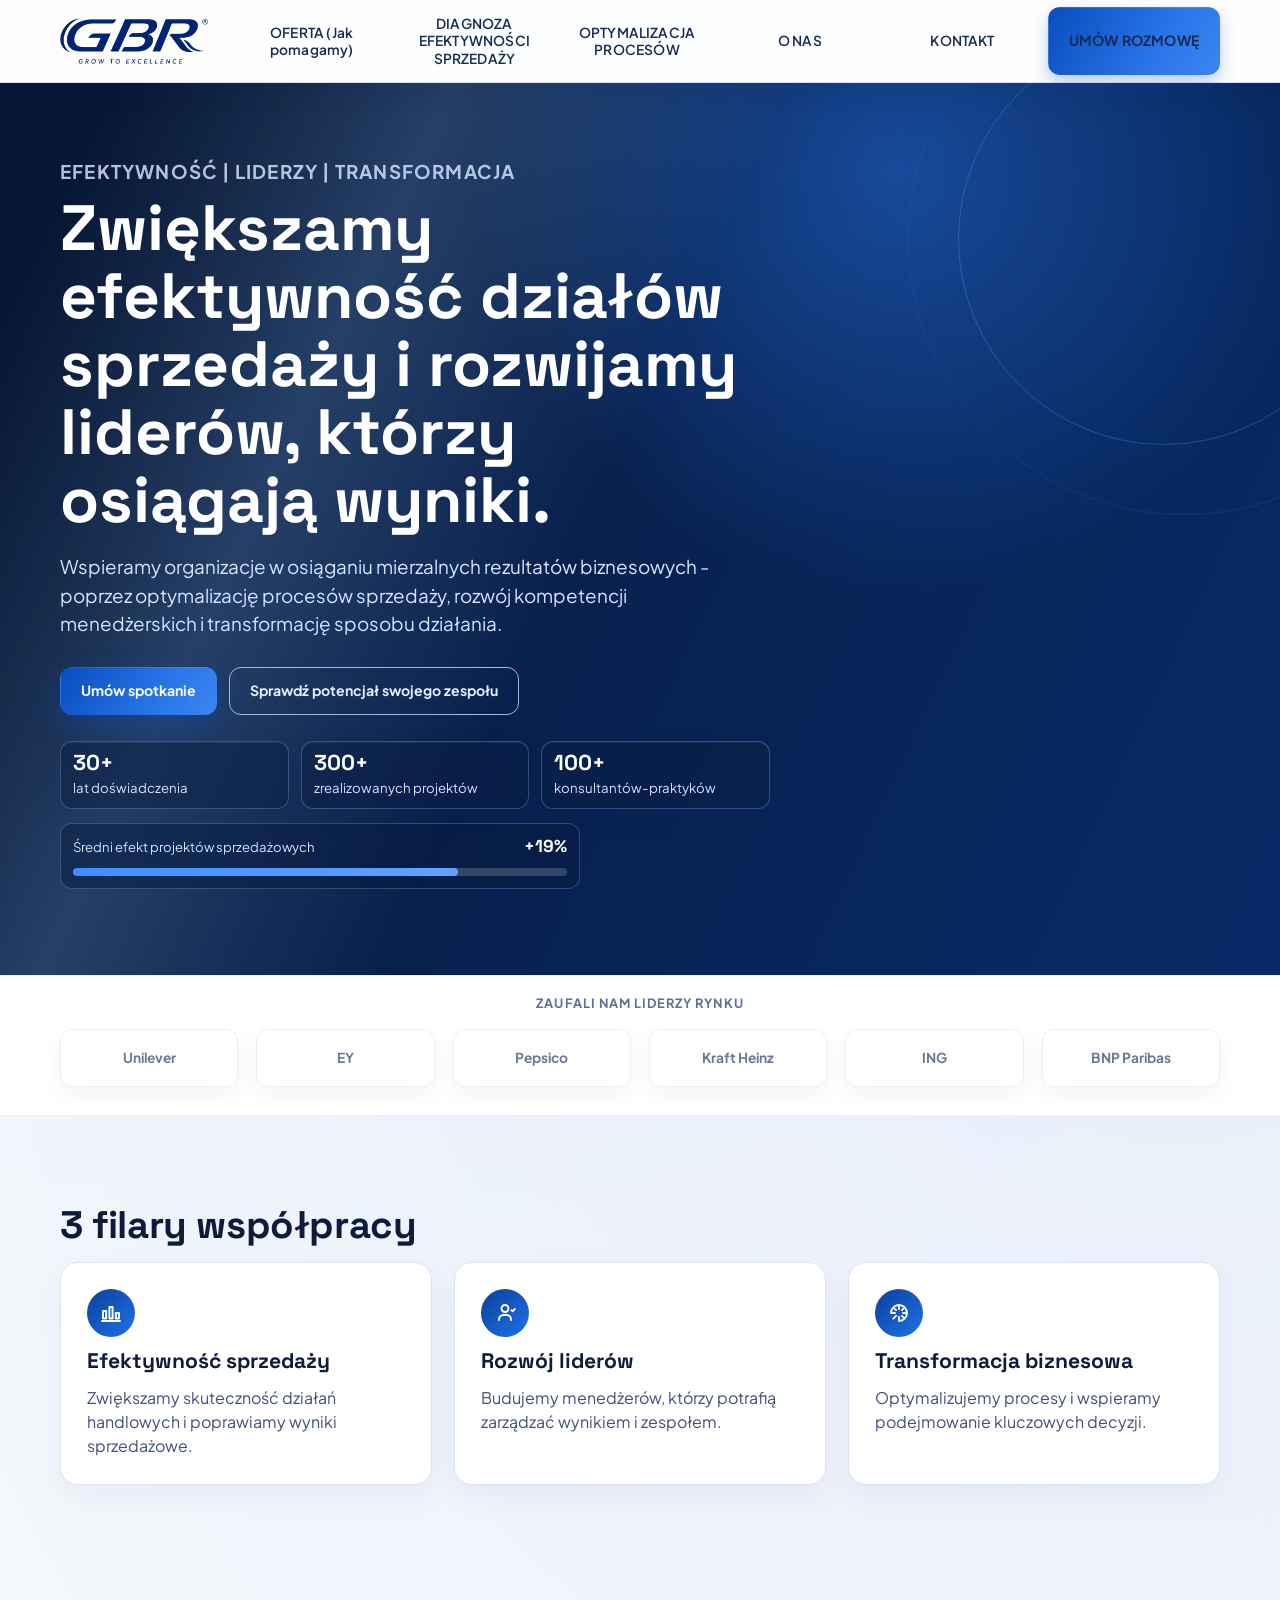
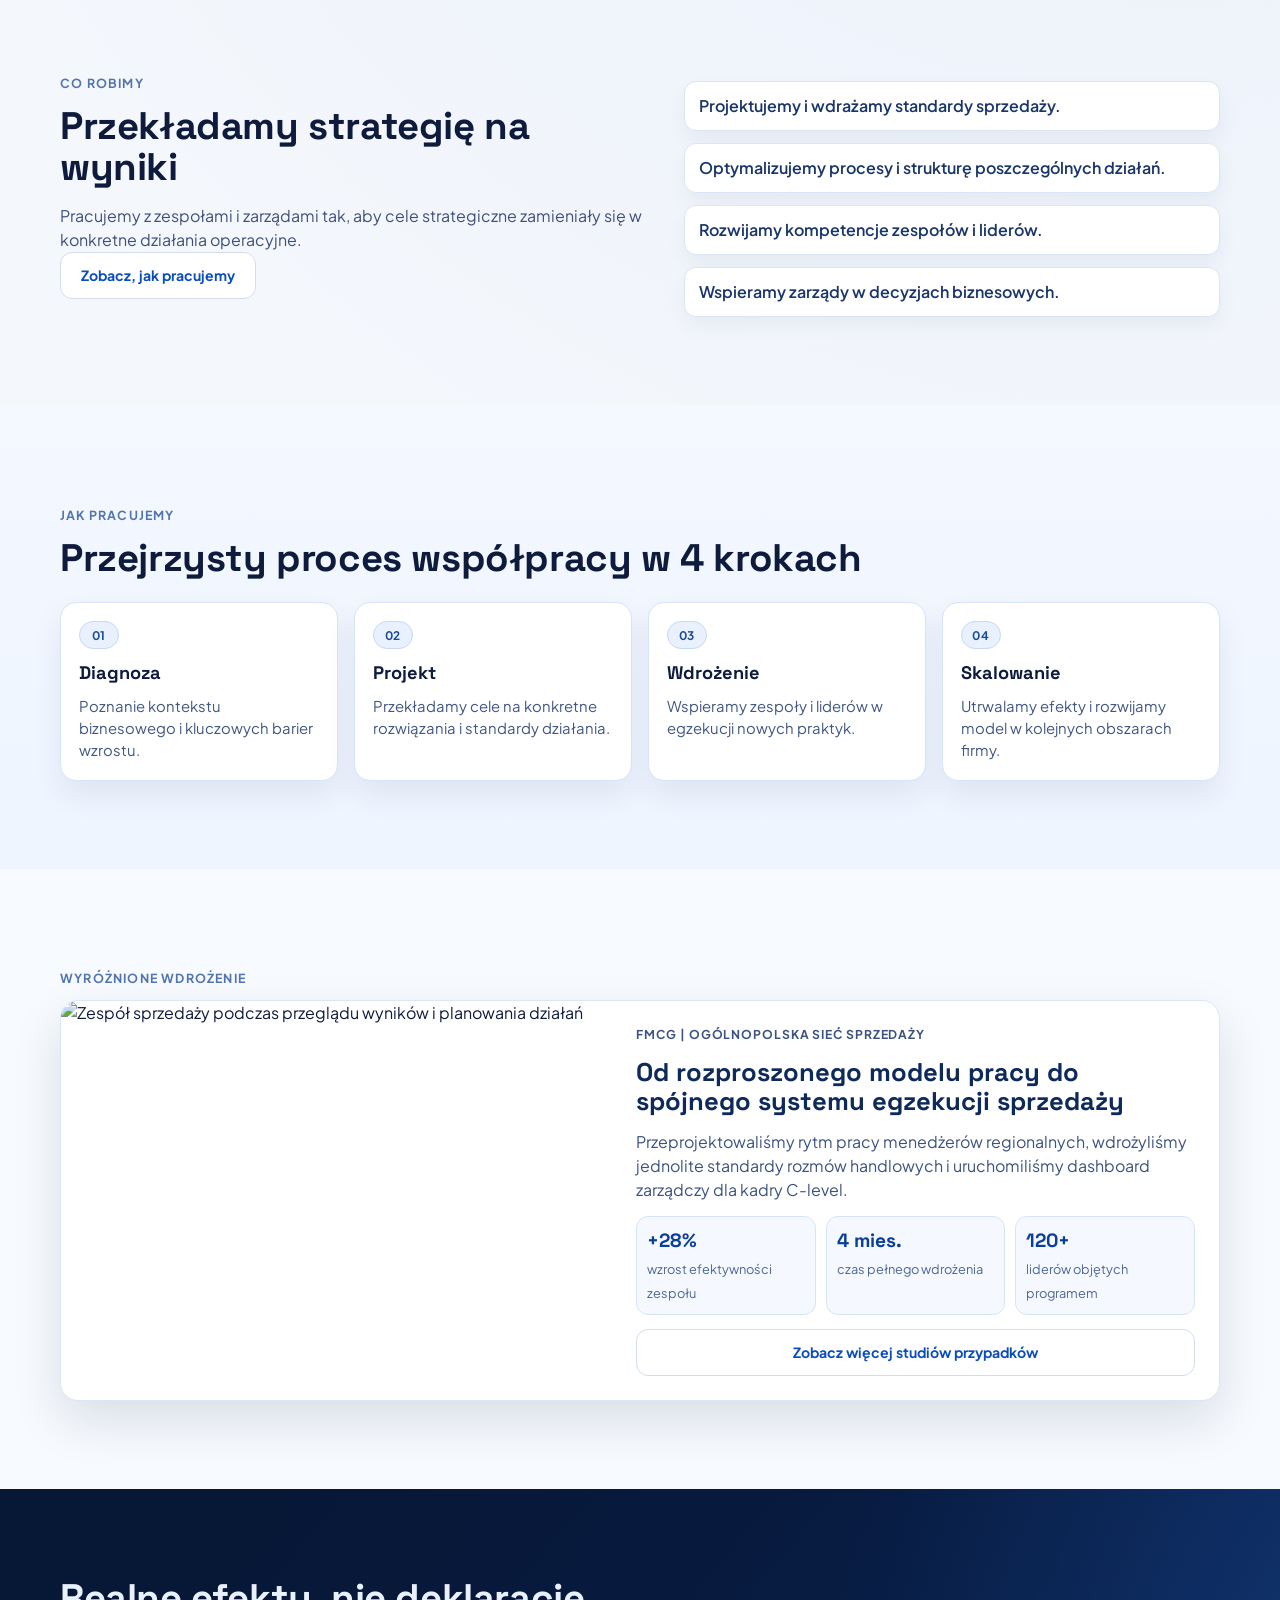
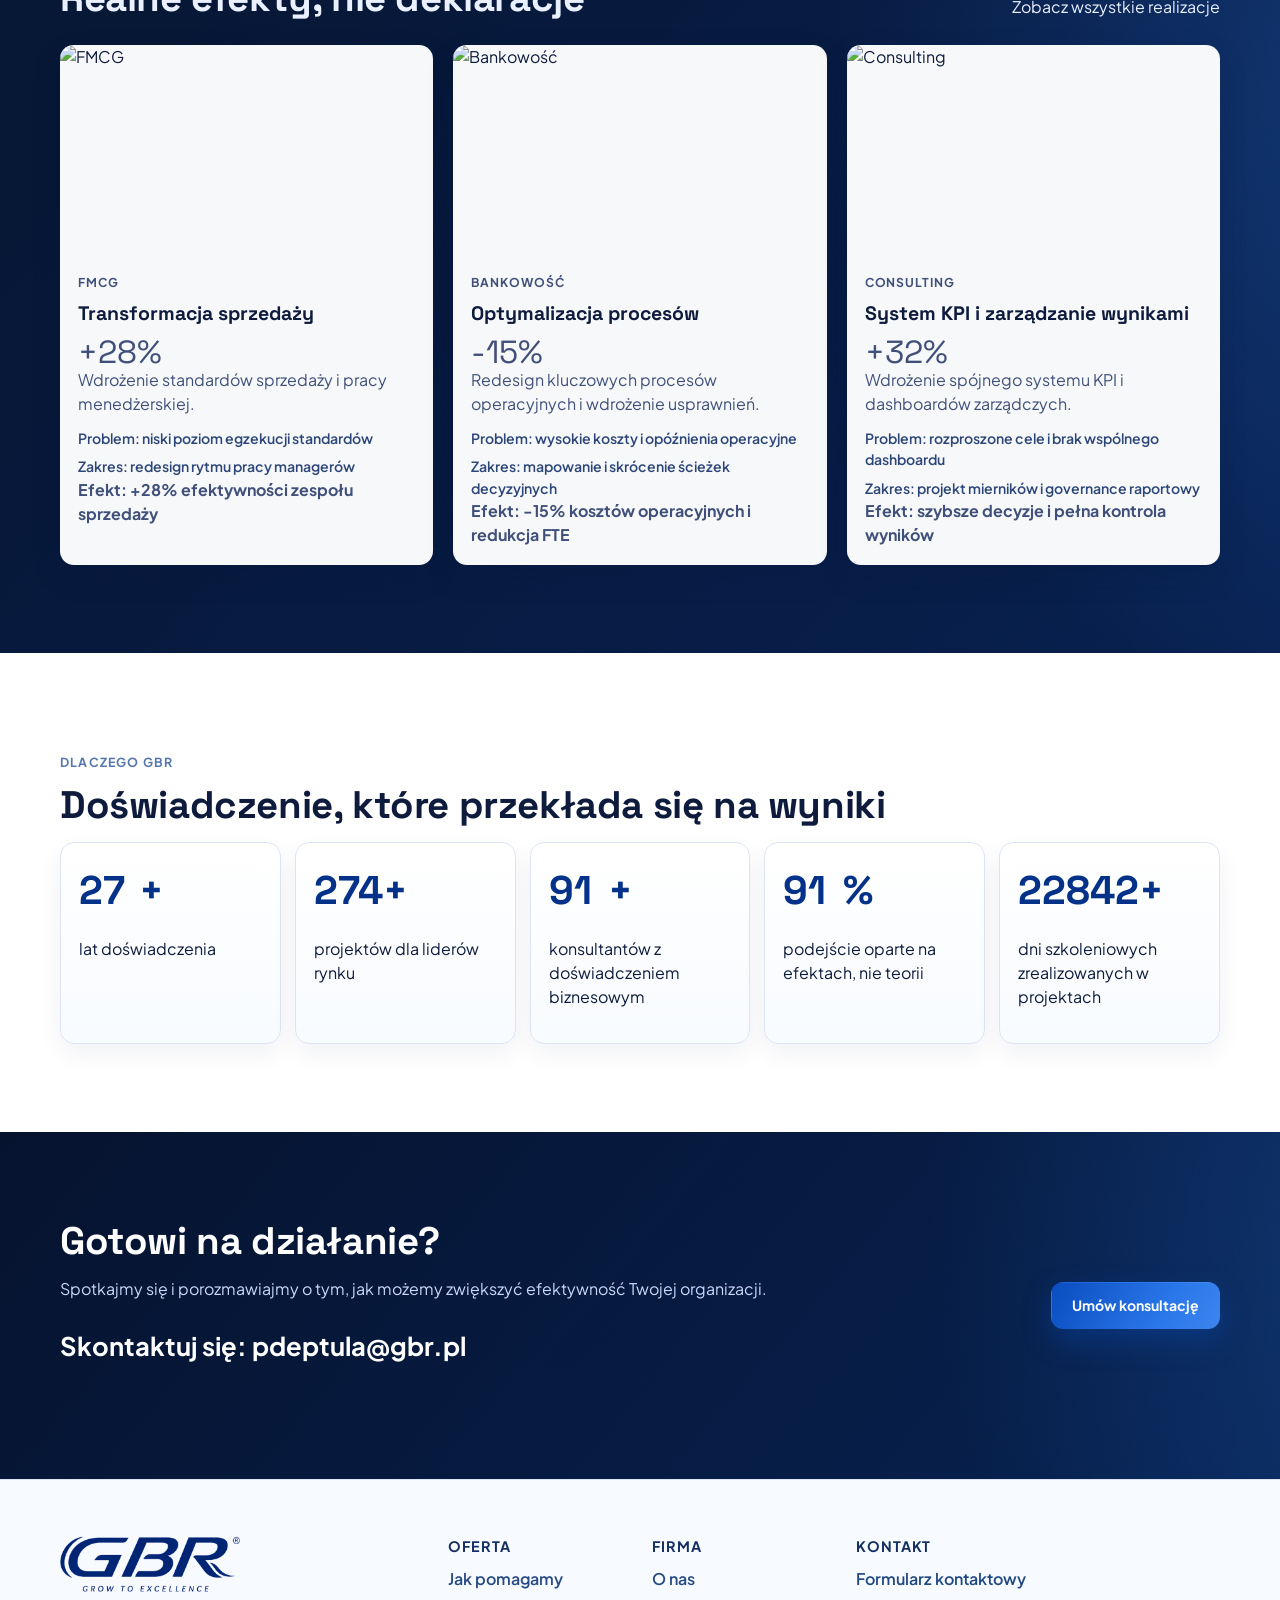
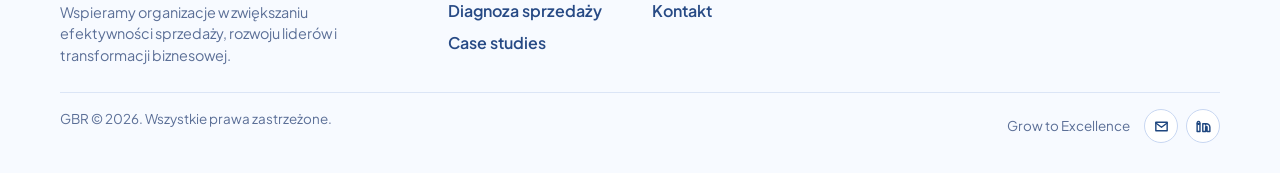
==== commit f106115f: "Enhance process section with reveal animations and add featured case section for improved user engag" ====
--- a/index.html
+++ b/index.html
@@ -175,28 +175,63 @@
         <div class="container">
           <p class="hero-eyebrow" style="color: #335b9e">JAK PRACUJEMY</p>
           <h2 class="section-title">Przejrzysty proces współpracy w 4 krokach</h2>
-          <div class="process-track reveal">
-            <article class="process-step">
+          <div class="process-track">
+            <article class="process-step reveal">
               <span>01</span>
               <h3>Diagnoza</h3>
               <p>Poznanie kontekstu biznesowego i kluczowych barier wzrostu.</p>
             </article>
-            <article class="process-step">
+            <article class="process-step reveal">
               <span>02</span>
               <h3>Projekt</h3>
               <p>Przekładamy cele na konkretne rozwiązania i standardy działania.</p>
             </article>
-            <article class="process-step">
+            <article class="process-step reveal">
               <span>03</span>
               <h3>Wdrożenie</h3>
               <p>Wspieramy zespoły i liderów w egzekucji nowych praktyk.</p>
             </article>
-            <article class="process-step">
+            <article class="process-step reveal">
               <span>04</span>
               <h3>Skalowanie</h3>
               <p>Utrwalamy efekty i rozwijamy model w kolejnych obszarach firmy.</p>
             </article>
           </div>
+        </div>
+      </section>
+
+      <section class="section featured-case-section">
+        <div class="container">
+          <p class="hero-eyebrow" style="color: #335b9e">WYRÓŻNIONE WDROŻENIE</p>
+          <article class="featured-case reveal">
+            <img
+              src="https://images.unsplash.com/photo-1552664730-d307ca884978?auto=format&fit=crop&w=1400&q=80"
+              alt="Zespół sprzedaży podczas przeglądu wyników i planowania działań"
+            />
+            <div class="featured-case-body">
+              <p class="case-tag">FMCG | Ogólnopolska sieć sprzedaży</p>
+              <h3>Od rozproszonego modelu pracy do spójnego systemu egzekucji sprzedaży</h3>
+              <p>
+                Przeprojektowaliśmy rytm pracy menedżerów regionalnych, wdrożyliśmy jednolite
+                standardy rozmów handlowych i uruchomiliśmy dashboard zarządczy dla kadry C-level.
+              </p>
+              <div class="featured-kpis">
+                <div>
+                  <strong>+28%</strong>
+                  <span>wzrost efektywności zespołu</span>
+                </div>
+                <div>
+                  <strong>4 mies.</strong>
+                  <span>czas pełnego wdrożenia</span>
+                </div>
+                <div>
+                  <strong>120+</strong>
+                  <span>liderów objętych programem</span>
+                </div>
+              </div>
+              <a class="btn btn-light" href="oferta.html#case-studies">Zobacz więcej studiów przypadków</a>
+            </div>
+          </article>
         </div>
       </section>
 
--- a/styles.css
+++ b/styles.css
@@ -12,6 +12,8 @@
   --ok: #0f8f67;
   --radius: 18px;
   --shadow: 0 20px 50px rgba(4, 20, 50, 0.12);
+  --shadow-soft: 0 10px 26px rgba(6, 31, 82, 0.1);
+  --shadow-strong: 0 22px 44px rgba(6, 31, 82, 0.18);
 }
 
 * {
@@ -28,6 +30,9 @@
   color: var(--ink);
   background: var(--bg);
   line-height: 1.5;
+  background-image:
+    radial-gradient(circle at 15% -10%, rgba(44, 122, 233, 0.08), transparent 34%),
+    radial-gradient(circle at 92% 18%, rgba(37, 104, 209, 0.06), transparent 32%);
 }
 
 a {
@@ -90,6 +95,7 @@
   background: rgba(255, 255, 255, 0.92);
   backdrop-filter: blur(10px);
   border-bottom: 1px solid rgba(212, 221, 239, 0.85);
+  box-shadow: 0 8px 24px rgba(7, 28, 66, 0.08);
 }
 
 .nav-wrap {
@@ -247,8 +253,10 @@
 
 .btn-primary {
   color: #fff;
-  background: linear-gradient(120deg, var(--primary), #2a77ea);
+  background: linear-gradient(120deg, var(--primary), #2a77ea, #4e93f5, #1b66d9);
+  background-size: 200% 200%;
   box-shadow: 0 12px 28px rgba(10, 77, 191, 0.35);
+  animation: gradientFlow 8s ease infinite;
 }
 
 .btn-secondary {
@@ -393,6 +401,7 @@
   background: rgba(8, 28, 66, 0.5);
   border-radius: 12px;
   padding: 10px 12px;
+  box-shadow: inset 0 1px 0 rgba(255, 255, 255, 0.08), var(--shadow-soft);
 }
 
 .proof-item strong {
@@ -448,6 +457,8 @@
   width: 78%;
   border-radius: inherit;
   background: linear-gradient(90deg, #3f8dff, #83b9ff);
+  background-size: 200% 100%;
+  animation: stripeSlide 3.8s linear infinite;
 }
 
 .process-section {
@@ -468,6 +479,78 @@
   padding: 18px;
   position: relative;
   box-shadow: 0 14px 30px rgba(8, 37, 88, 0.08);
+  transition: transform 0.25s ease, box-shadow 0.25s ease;
+}
+
+.process-step:hover {
+  transform: translateY(-4px);
+  box-shadow: var(--shadow-strong);
+}
+
+.featured-case-section {
+  background: #f7fbff;
+}
+
+.featured-case {
+  display: grid;
+  grid-template-columns: minmax(280px, 1fr) minmax(320px, 1.1fr);
+  background: #fff;
+  border: 1px solid #dbe6f8;
+  border-radius: 18px;
+  overflow: hidden;
+  box-shadow: var(--shadow);
+}
+
+.featured-case img {
+  width: 100%;
+  height: 100%;
+  min-height: 300px;
+  object-fit: cover;
+}
+
+.featured-case-body {
+  padding: 24px;
+  display: grid;
+  gap: 14px;
+  align-content: center;
+}
+
+.featured-case-body h3 {
+  margin: 0;
+  font-family: "Space Grotesk", "Segoe UI", sans-serif;
+  font-size: clamp(1.35rem, 2vw, 1.9rem);
+  line-height: 1.15;
+  color: #0e2a5b;
+}
+
+.featured-case-body p {
+  margin: 0;
+  color: #3c537f;
+}
+
+.featured-kpis {
+  display: grid;
+  grid-template-columns: repeat(3, 1fr);
+  gap: 10px;
+}
+
+.featured-kpis div {
+  border: 1px solid #d6e4fb;
+  background: #f5f9ff;
+  border-radius: 12px;
+  padding: 10px;
+}
+
+.featured-kpis strong {
+  display: block;
+  font-family: "Space Grotesk", "Segoe UI", sans-serif;
+  font-size: 1.2rem;
+  color: #0a3f98;
+}
+
+.featured-kpis span {
+  font-size: 0.8rem;
+  color: #4d6698;
 }
 
 .process-step span {
@@ -531,6 +614,7 @@
   font-weight: 700;
   font-size: 0.86rem;
   transition: transform 0.2s ease, border-color 0.2s ease, color 0.2s ease;
+  box-shadow: 0 8px 20px rgba(6, 31, 82, 0.05);
 }
 
 .logo-item:hover {
@@ -551,6 +635,13 @@
   border-radius: var(--radius);
   padding: 26px;
   box-shadow: 0 12px 30px rgba(12, 34, 80, 0.05);
+  transition: transform 0.28s ease, box-shadow 0.28s ease, border-color 0.2s ease;
+}
+
+.pillar-card:hover {
+  transform: translateY(-5px);
+  border-color: #bfd1f2;
+  box-shadow: var(--shadow-strong);
 }
 
 .pillar-card h3 {
@@ -606,6 +697,13 @@
   padding: 12px 14px;
   color: #19356a;
   font-weight: 600;
+  box-shadow: 0 10px 20px rgba(6, 31, 82, 0.05);
+  transition: transform 0.22s ease, box-shadow 0.22s ease;
+}
+
+.bullet-list li:hover {
+  transform: translateY(-2px);
+  box-shadow: var(--shadow-soft);
 }
 
 .case-section {
@@ -613,6 +711,8 @@
   background:
     radial-gradient(circle at 90% 20%, rgba(51, 135, 255, 0.27), transparent 40%),
     linear-gradient(130deg, #071736 10%, #082459 100%);
+  background-size: 130% 130%;
+  animation: ambientShift 20s ease-in-out infinite;
 }
 
 .case-head {
@@ -629,18 +729,41 @@
   gap: 20px;
 }
 
+.pillar-grid .reveal:nth-child(1),
+.process-track .reveal:nth-child(1),
+.case-grid .reveal:nth-child(1) {
+  transition-delay: 0.04s;
+}
+
+.pillar-grid .reveal:nth-child(2),
+.process-track .reveal:nth-child(2),
+.case-grid .reveal:nth-child(2) {
+  transition-delay: 0.12s;
+}
+
+.pillar-grid .reveal:nth-child(3),
+.process-track .reveal:nth-child(3),
+.case-grid .reveal:nth-child(3) {
+  transition-delay: 0.2s;
+}
+
+.process-track .reveal:nth-child(4) {
+  transition-delay: 0.28s;
+}
+
 .case-card {
   background: rgba(255, 255, 255, 0.97);
   color: var(--ink);
   border-radius: 14px;
   overflow: hidden;
   box-shadow: 0 12px 28px rgba(5, 22, 54, 0.18);
-  transition: transform 0.25s ease, box-shadow 0.25s ease;
+  transition: transform 0.25s ease, box-shadow 0.25s ease, filter 0.25s ease;
 }
 
 .case-card:hover {
-  transform: translateY(-4px);
+  transform: translateY(-6px);
   box-shadow: 0 18px 34px rgba(3, 16, 42, 0.24);
+  filter: saturate(1.05);
 }
 
 .case-card img {
@@ -715,6 +838,14 @@
   border-radius: 14px;
   padding: 18px;
   background: linear-gradient(180deg, #fff, #f8fbff);
+  box-shadow: 0 10px 24px rgba(7, 35, 91, 0.06);
+  transition: transform 0.24s ease, box-shadow 0.24s ease, border-color 0.2s ease;
+}
+
+.stat:hover {
+  transform: translateY(-4px);
+  border-color: #bfd2f5;
+  box-shadow: var(--shadow-soft);
 }
 
 .stat strong {
@@ -734,6 +865,8 @@
   background:
     radial-gradient(circle at 88% 20%, rgba(53, 140, 255, 0.27), transparent 40%),
     linear-gradient(130deg, #06132f, #07285e);
+  background-size: 140% 140%;
+  animation: ambientShift 22s ease-in-out infinite reverse;
 }
 
 .cta-band-inner {
@@ -771,6 +904,20 @@
   z-index: 0;
 }
 
+.page-hero::after {
+  content: "";
+  position: absolute;
+  inset: -40% -15% auto auto;
+  width: 520px;
+  height: 520px;
+  border-radius: 50%;
+  background: radial-gradient(circle, rgba(126, 188, 255, 0.28) 0%, rgba(126, 188, 255, 0) 62%);
+  filter: blur(6px);
+  animation: glowPulse 9s ease-in-out infinite;
+  pointer-events: none;
+  z-index: 0;
+}
+
 .page-hero .hero-inner {
   position: relative;
   z-index: 1;
@@ -821,6 +968,17 @@
   border: 1px solid #dae4f6;
   border-radius: 14px;
   padding: 18px;
+  box-shadow: 0 10px 24px rgba(7, 35, 91, 0.06);
+  transition: transform 0.24s ease, box-shadow 0.24s ease, border-color 0.2s ease;
+}
+
+.step:hover,
+.deliverable:hover,
+.effect-item:hover,
+.simple-card:hover {
+  transform: translateY(-4px);
+  border-color: #bfd2f5;
+  box-shadow: var(--shadow-soft);
 }
 
 .step h4,
@@ -839,6 +997,7 @@
   border: 1px solid #dae4f6;
   border-radius: 16px;
   padding: 22px;
+  box-shadow: 0 14px 28px rgba(6, 31, 82, 0.07);
 }
 
 .timeline-item {
@@ -1033,6 +1192,63 @@
   }
 }
 
+@keyframes gradientFlow {
+  0% {
+    background-position: 0% 50%;
+  }
+  50% {
+    background-position: 100% 50%;
+  }
+  100% {
+    background-position: 0% 50%;
+  }
+}
+
+@keyframes stripeSlide {
+  0% {
+    background-position: 0% 50%;
+  }
+  100% {
+    background-position: 100% 50%;
+  }
+}
+
+@keyframes ambientShift {
+  0% {
+    background-position: 0% 0%;
+  }
+  50% {
+    background-position: 100% 100%;
+  }
+  100% {
+    background-position: 0% 0%;
+  }
+}
+
+@keyframes glowPulse {
+  0% {
+    transform: translate3d(0, 0, 0) scale(0.95);
+    opacity: 0.65;
+  }
+  50% {
+    transform: translate3d(-18px, 10px, 0) scale(1.07);
+    opacity: 0.9;
+  }
+  100% {
+    transform: translate3d(0, 0, 0) scale(0.95);
+    opacity: 0.65;
+  }
+}
+
+@media (prefers-reduced-motion: reduce) {
+  *,
+  *::before,
+  *::after {
+    animation: none !important;
+    transition: none !important;
+  }
+}
+
 @media (max-width: 1040px) {
   .brand-logo {
     height: 42px;
@@ -1070,6 +1286,14 @@
   .split,
   .cta-band-inner {
     grid-template-columns: 1fr;
+  }
+
+  .featured-case {
+    grid-template-columns: 1fr;
+  }
+
+  .featured-kpis {
+    grid-template-columns: repeat(2, 1fr);
   }
 
   .footer-top {
@@ -1181,4 +1405,12 @@
   .effect-grid {
     grid-template-columns: 1fr;
   }
-}
+
+  .featured-kpis {
+    grid-template-columns: 1fr;
+  }
+
+  .featured-case-body {
+    padding: 20px;
+  }
+}
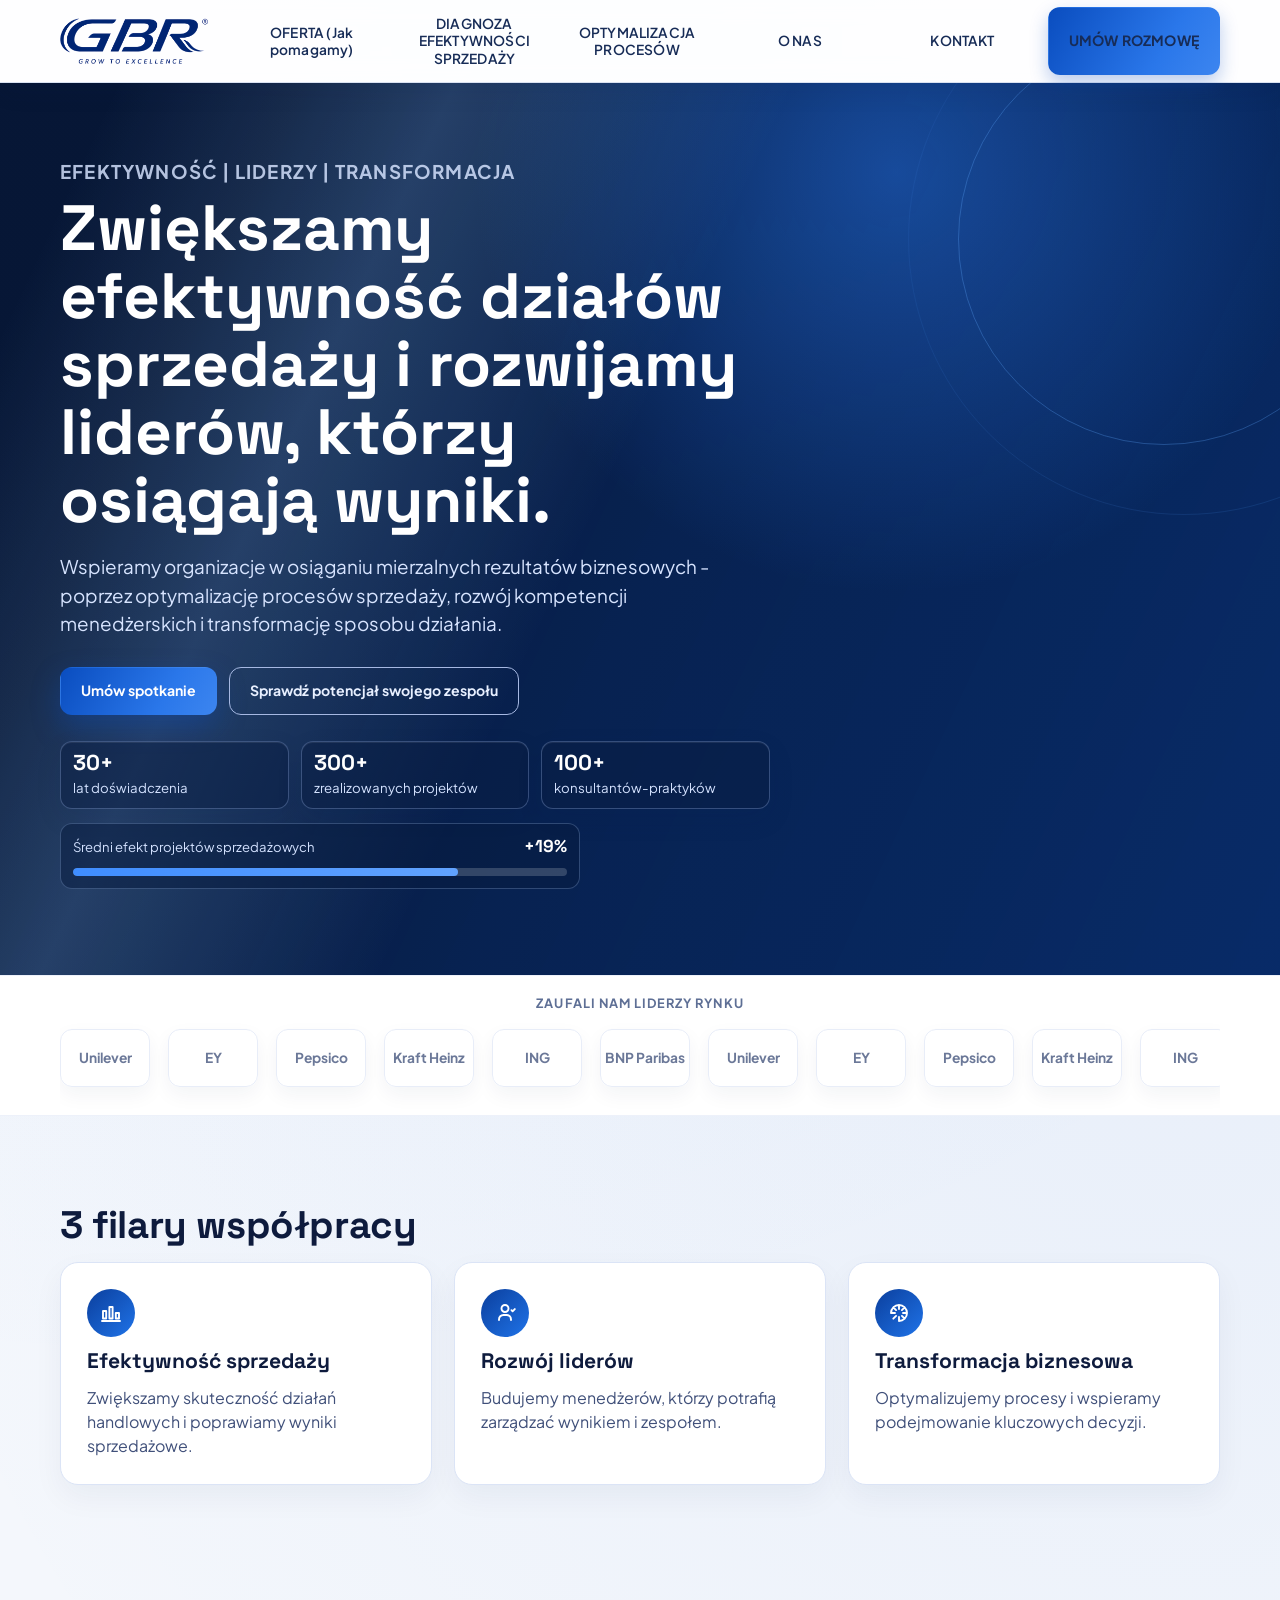
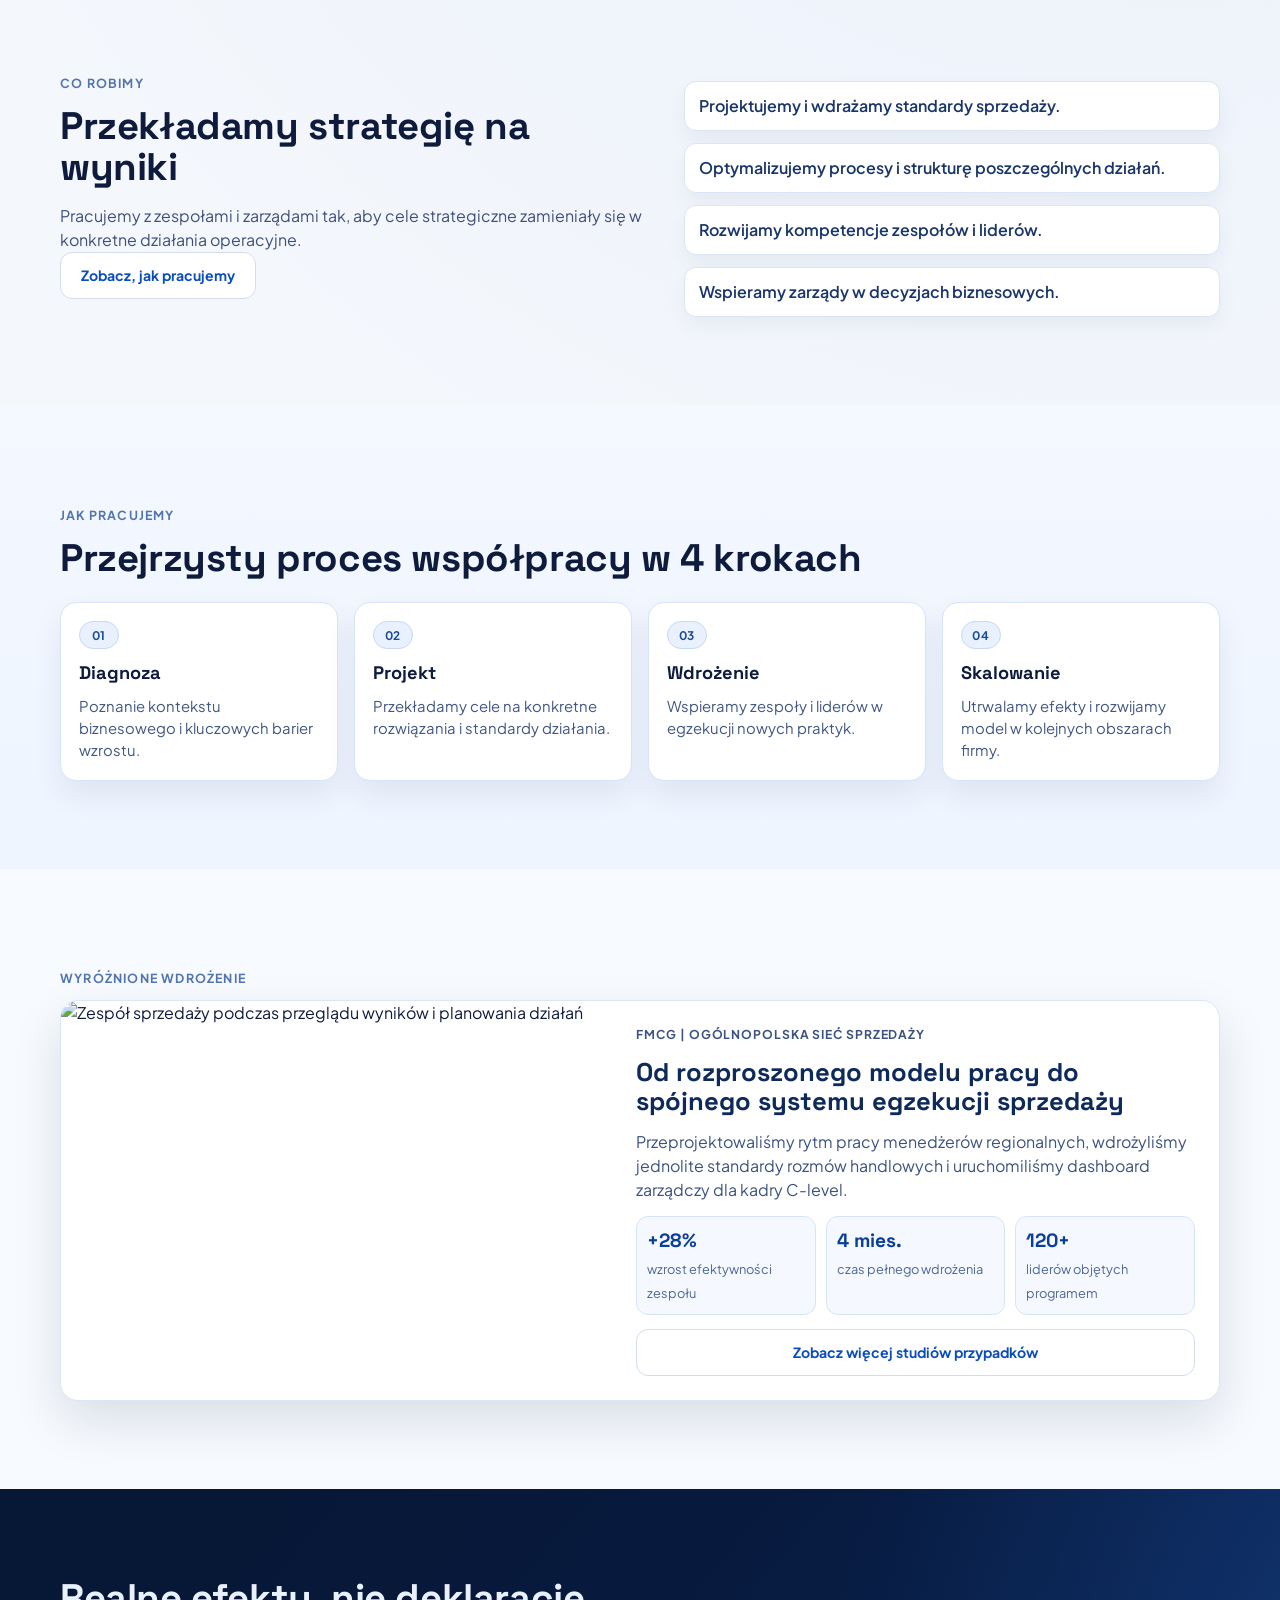
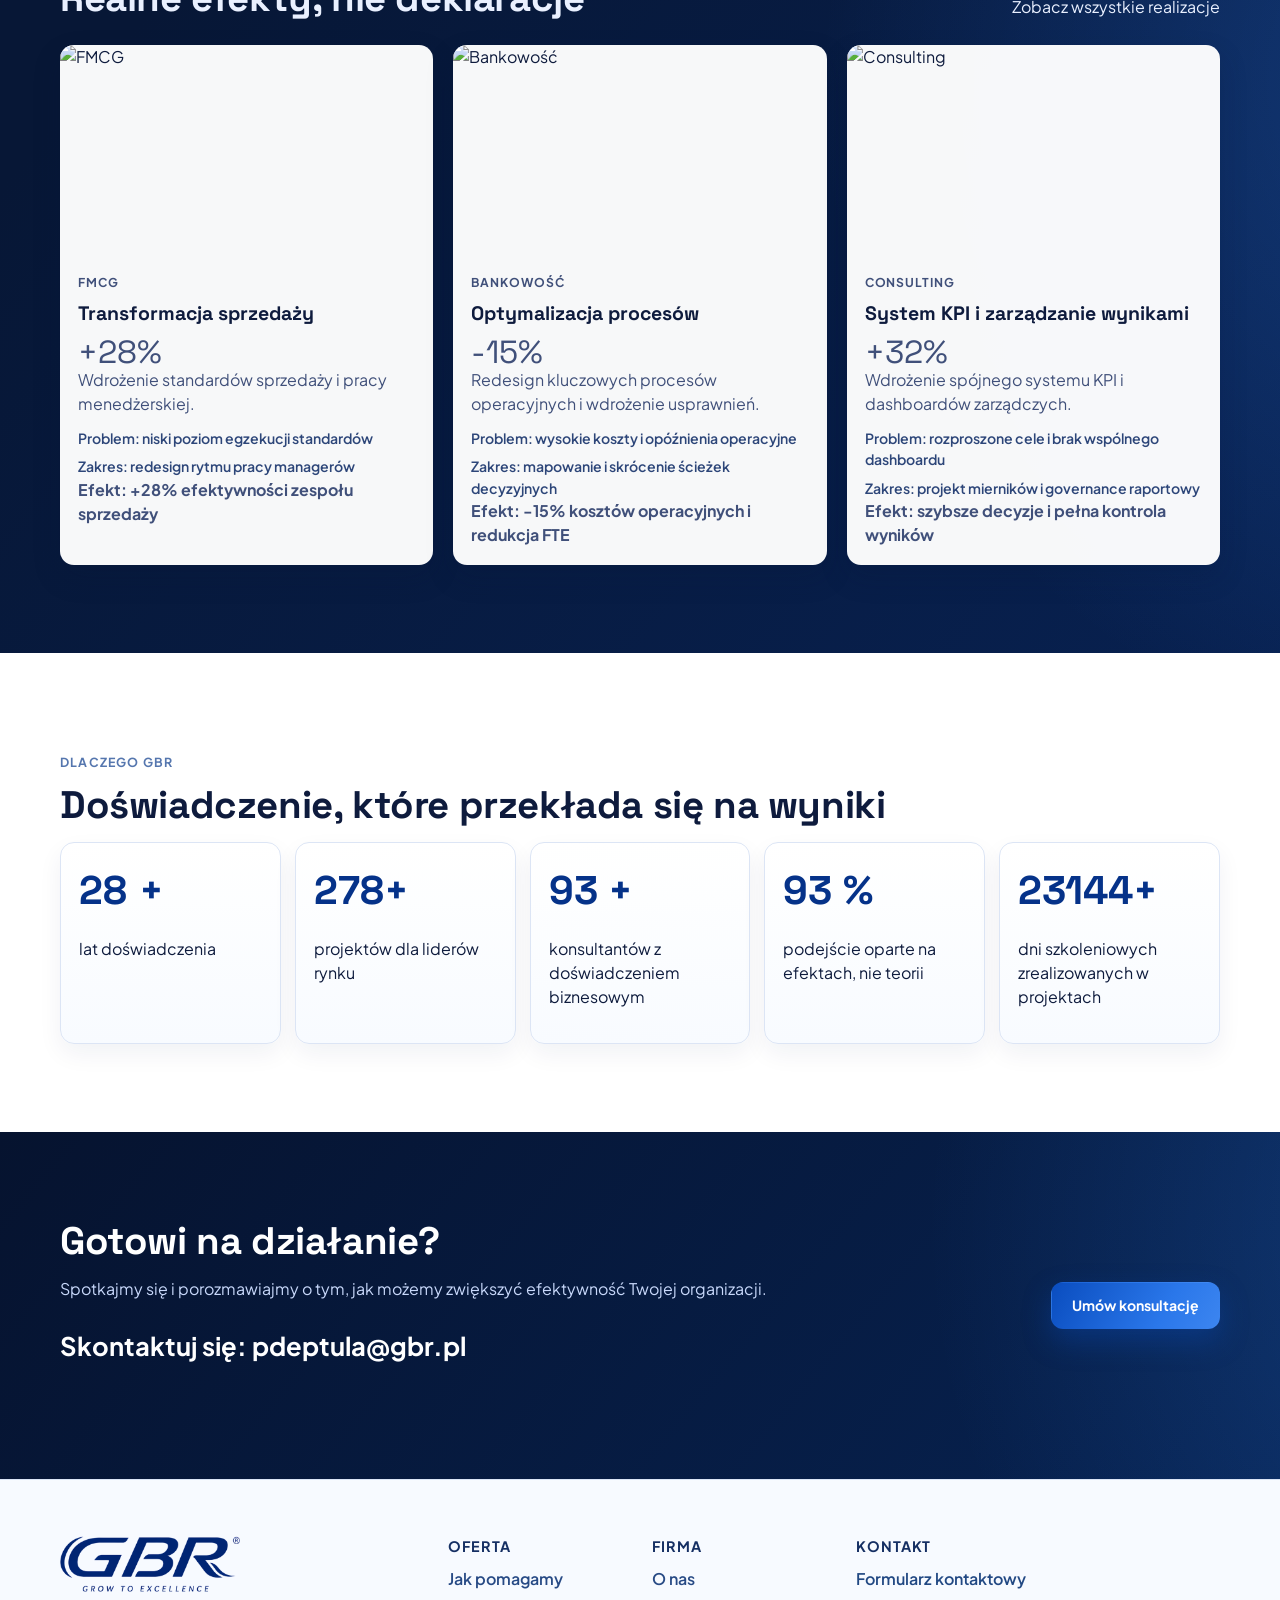
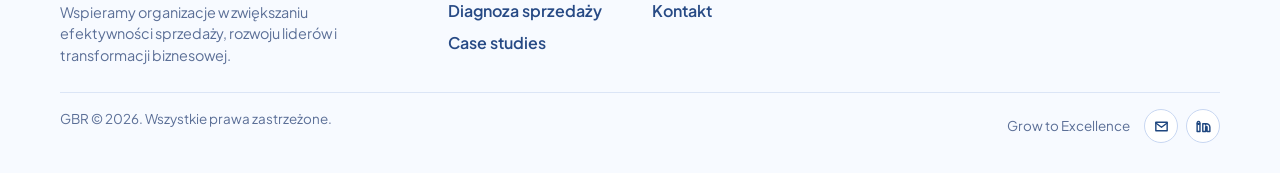
==== commit 5cb5aeec: "Implement logo marquee for enhanced visibility and add CSS animations for improved user engagement" ====
--- a/index.html
+++ b/index.html
@@ -99,13 +99,25 @@
       <section class="logo-row">
         <div class="container">
           <p class="logo-title">Zaufali nam liderzy rynku</p>
-          <div class="logo-grid" aria-label="Zaufali nam liderzy rynku">
-            <div class="logo-item">Unilever</div>
-            <div class="logo-item">EY</div>
-            <div class="logo-item">Pepsico</div>
-            <div class="logo-item">Kraft Heinz</div>
-            <div class="logo-item">ING</div>
-            <div class="logo-item">BNP Paribas</div>
+          <div class="logo-marquee" aria-label="Zaufali nam liderzy rynku">
+            <div class="logo-track">
+              <div class="logo-grid">
+                <div class="logo-item">Unilever</div>
+                <div class="logo-item">EY</div>
+                <div class="logo-item">Pepsico</div>
+                <div class="logo-item">Kraft Heinz</div>
+                <div class="logo-item">ING</div>
+                <div class="logo-item">BNP Paribas</div>
+              </div>
+              <div class="logo-grid" aria-hidden="true">
+                <div class="logo-item">Unilever</div>
+                <div class="logo-item">EY</div>
+                <div class="logo-item">Pepsico</div>
+                <div class="logo-item">Kraft Heinz</div>
+                <div class="logo-item">ING</div>
+                <div class="logo-item">BNP Paribas</div>
+              </div>
+            </div>
           </div>
         </div>
       </section>
--- a/styles.css
+++ b/styles.css
@@ -586,6 +586,23 @@
   border-bottom: 1px solid #edf1fa;
 }
 
+.logo-marquee {
+  overflow: hidden;
+  padding: 16px 0 28px;
+}
+
+.logo-track {
+  display: flex;
+  width: max-content;
+  gap: 18px;
+  animation: logoScrollRight 26s linear infinite;
+  will-change: transform;
+}
+
+.logo-track:hover {
+  animation-play-state: paused;
+}
+
 .logo-title {
   margin: 0;
   padding-top: 18px;
@@ -601,7 +618,6 @@
   display: grid;
   grid-template-columns: repeat(6, minmax(90px, 1fr));
   gap: 18px;
-  padding: 16px 0 28px;
 }
 
 .logo-item {
@@ -1192,6 +1208,15 @@
   }
 }
 
+@keyframes logoScrollRight {
+  from {
+    transform: translateX(-50%);
+  }
+  to {
+    transform: translateX(0);
+  }
+}
+
 @keyframes gradientFlow {
   0% {
     background-position: 0% 50%;
@@ -1311,7 +1336,7 @@
   }
 
   .section {
-    padding: 66px 0;
+    padding: 36px 0;
   }
 
   .nav-toggle {
@@ -1364,11 +1389,58 @@
   }
 
   .nav-links.open {
-    max-height: 620px;
+    max-height: 560px;
   }
 
   .hero-inner {
-    min-height: 620px;
+    min-height: auto;
+    padding: 30px 0 36px;
+  }
+
+  .hero::before,
+  .hero::after,
+  .hero-sheen {
+    display: none;
+  }
+
+  .hero-overlay {
+    background:
+      radial-gradient(circle at 70% 10%, rgba(46, 130, 255, 0.28), transparent 30%),
+      linear-gradient(115deg, rgba(7, 23, 54, 0.96) 16%, rgba(8, 37, 88, 0.88) 56%, rgba(9, 54, 130, 0.72) 100%);
+  }
+
+  .hero h1 {
+    font-size: clamp(1.65rem, 7vw, 2.15rem);
+    margin: 6px 0 12px;
+  }
+
+  .hero p {
+    font-size: 0.92rem;
+  }
+
+  .hero-proof {
+    margin-top: 16px;
+    gap: 10px;
+  }
+
+  .proof-item strong {
+    font-size: 1.05rem;
+  }
+
+  .proof-item {
+    padding: 9px 11px;
+  }
+
+  .hero-benchmark {
+    display: none;
+  }
+
+  .benchmark-head {
+    font-size: 0.76rem;
+  }
+
+  .benchmark-head strong {
+    font-size: 0.98rem;
   }
 
   .page-hero::before {
@@ -1378,6 +1450,11 @@
   .hero-cta {
     flex-direction: column;
     align-items: stretch;
+    margin-top: 18px;
+  }
+
+  .hero-cta .btn {
+    width: 100%;
   }
 
   .hero-proof {
@@ -1386,6 +1463,20 @@
 
   .footer-top {
     grid-template-columns: 1fr;
+  }
+
+  .footer-bottom {
+    justify-content: center;
+    text-align: center;
+  }
+
+  .footer-bottom-right {
+    width: 100%;
+    justify-content: center;
+  }
+
+  .footer-bottom-right > span {
+    display: none;
   }
 
   .floating-cta {
@@ -1395,7 +1486,6 @@
     font-size: 0.86rem;
   }
 
-  .logo-grid,
   .pillar-grid,
   .case-grid,
   .stats-grid,
@@ -1406,11 +1496,312 @@
     grid-template-columns: 1fr;
   }
 
+  .logo-grid {
+    grid-template-columns: repeat(3, minmax(90px, 1fr));
+  }
+
+  .logo-marquee {
+    padding: 6px 0 14px;
+  }
+
+  .logo-track {
+    gap: 12px;
+    animation-duration: 16s;
+  }
+
+  .logo-grid {
+    gap: 12px;
+    grid-template-columns: repeat(2, minmax(88px, 1fr));
+  }
+
+  .logo-item {
+    min-height: 40px;
+    font-size: 0.75rem;
+  }
+
+  .featured-case {
+    border-radius: 14px;
+  }
+
+  .featured-case img {
+    min-height: 150px;
+  }
+
+  .case-section {
+    display: none;
+  }
+
   .featured-kpis {
     grid-template-columns: 1fr;
   }
 
   .featured-case-body {
-    padding: 20px;
-  }
-}
+    padding: 14px;
+    gap: 10px;
+  }
+
+  .featured-case-body h3 {
+    font-size: 1.12rem;
+  }
+
+  .featured-case-body p {
+    font-size: 0.9rem;
+    line-height: 1.45;
+  }
+
+  .featured-kpis div {
+    padding: 8px 9px;
+  }
+
+  .featured-kpis strong {
+    font-size: 1.05rem;
+  }
+
+  .featured-kpis span {
+    font-size: 0.74rem;
+  }
+
+  .pillar-card,
+  .process-step,
+  .case-card,
+  .stat,
+  .simple-card,
+  .featured-case-body,
+  .step,
+  .deliverable,
+  .effect-item {
+    padding: 13px;
+  }
+
+  .pillar-card h3,
+  .simple-card h3,
+  .case-body h3,
+  .process-step h3,
+  .step h4,
+  .deliverable h4 {
+    margin-top: 0;
+    margin-bottom: 6px;
+  }
+
+  .pillar-card p,
+  .case-body p,
+  .process-step p,
+  .step p,
+  .deliverable li,
+  .effect-item {
+    font-size: 0.92rem;
+  }
+
+  .bullet-list {
+    gap: 9px;
+    margin-top: 14px;
+  }
+
+  .bullet-list li {
+    padding: 10px 12px;
+    font-size: 0.9rem;
+  }
+
+  .process-track,
+  .steps,
+  .deliverables,
+  .effect-grid,
+  .pillar-grid,
+  .case-grid,
+  .stats-grid {
+    gap: 12px;
+  }
+
+  .case-card img {
+    aspect-ratio: 16 / 11;
+  }
+
+  .case-body {
+    padding: 14px;
+  }
+
+  .case-kpi {
+    font-size: 1.6rem;
+    margin: 8px 0 8px;
+  }
+
+  .case-metrics {
+    gap: 5px;
+    margin-top: 10px;
+  }
+
+  .case-result {
+    margin-top: 10px;
+    font-size: 0.92rem;
+  }
+
+  .stat {
+    padding: 14px;
+  }
+
+  .stat p {
+    margin: 6px 0 0;
+    font-size: 0.9rem;
+  }
+
+  .section-text {
+    font-size: 0.94rem;
+    line-height: 1.55;
+  }
+
+  .page-hero .hero-inner,
+  .hero-inner {
+    padding-bottom: 34px;
+  }
+
+  .featured-case-section,
+  .case-section,
+  .stats,
+  .cta-band {
+    padding-top: 30px;
+    padding-bottom: 30px;
+  }
+
+  .case-card img {
+    aspect-ratio: 16 / 10;
+  }
+
+  .case-head {
+    flex-direction: column;
+    align-items: flex-start;
+    margin-bottom: 18px;
+  }
+
+  .section-title {
+    font-size: clamp(1.42rem, 6.6vw, 2rem);
+    margin-bottom: 10px;
+  }
+}
+
+@media (max-width: 430px) {
+  .brand-logo {
+    height: 32px;
+  }
+
+  .nav-toggle {
+    width: 40px;
+    height: 40px;
+  }
+
+  .hero-inner {
+    padding: 24px 0 28px;
+  }
+
+  .hero h1 {
+    font-size: clamp(1.48rem, 6.2vw, 1.9rem);
+    line-height: 1.02;
+  }
+
+  .hero p {
+    font-size: 0.88rem;
+    line-height: 1.45;
+  }
+
+  .hero-cta {
+    gap: 10px;
+    margin-top: 14px;
+  }
+
+  .hero-cta .btn {
+    padding: 11px 14px;
+    font-size: 0.84rem;
+  }
+
+  .hero-cta .btn-secondary {
+    display: none;
+  }
+
+  .hero-proof {
+    grid-template-columns: repeat(3, minmax(0, 1fr));
+    gap: 8px;
+    margin-top: 12px;
+  }
+
+  .proof-item {
+    padding: 8px 9px;
+  }
+
+  .proof-item strong {
+    font-size: 0.98rem;
+  }
+
+  .proof-item span {
+    margin-top: 4px;
+    font-size: 0.68rem;
+    line-height: 1.18;
+  }
+
+  .logo-title {
+    padding-top: 14px;
+    font-size: 0.72rem;
+  }
+
+  .logo-grid {
+    grid-template-columns: repeat(3, minmax(78px, 1fr));
+    gap: 10px;
+  }
+
+  .logo-item {
+    min-height: 38px;
+    font-size: 0.68rem;
+  }
+
+  .featured-case img {
+    min-height: 138px;
+  }
+
+  .featured-case-body {
+    padding: 12px;
+    gap: 8px;
+  }
+
+  .featured-case-body h3 {
+    font-size: 1.05rem;
+  }
+
+  .featured-case-body p,
+  .section-text {
+    font-size: 0.88rem;
+  }
+
+  .featured-kpis {
+    gap: 8px;
+  }
+
+  .featured-kpis div {
+    padding: 7px 8px;
+  }
+
+  .featured-kpis strong {
+    font-size: 0.98rem;
+  }
+
+  .featured-kpis span {
+    font-size: 0.7rem;
+  }
+
+  .section {
+    padding: 32px 0;
+  }
+
+  .section-title {
+    font-size: clamp(1.36rem, 6vw, 1.8rem);
+  }
+
+  .pillar-card,
+  .process-step,
+  .case-card,
+  .stat,
+  .simple-card,
+  .featured-case-body,
+  .step,
+  .deliverable,
+  .effect-item {
+    padding: 12px;
+  }
+}
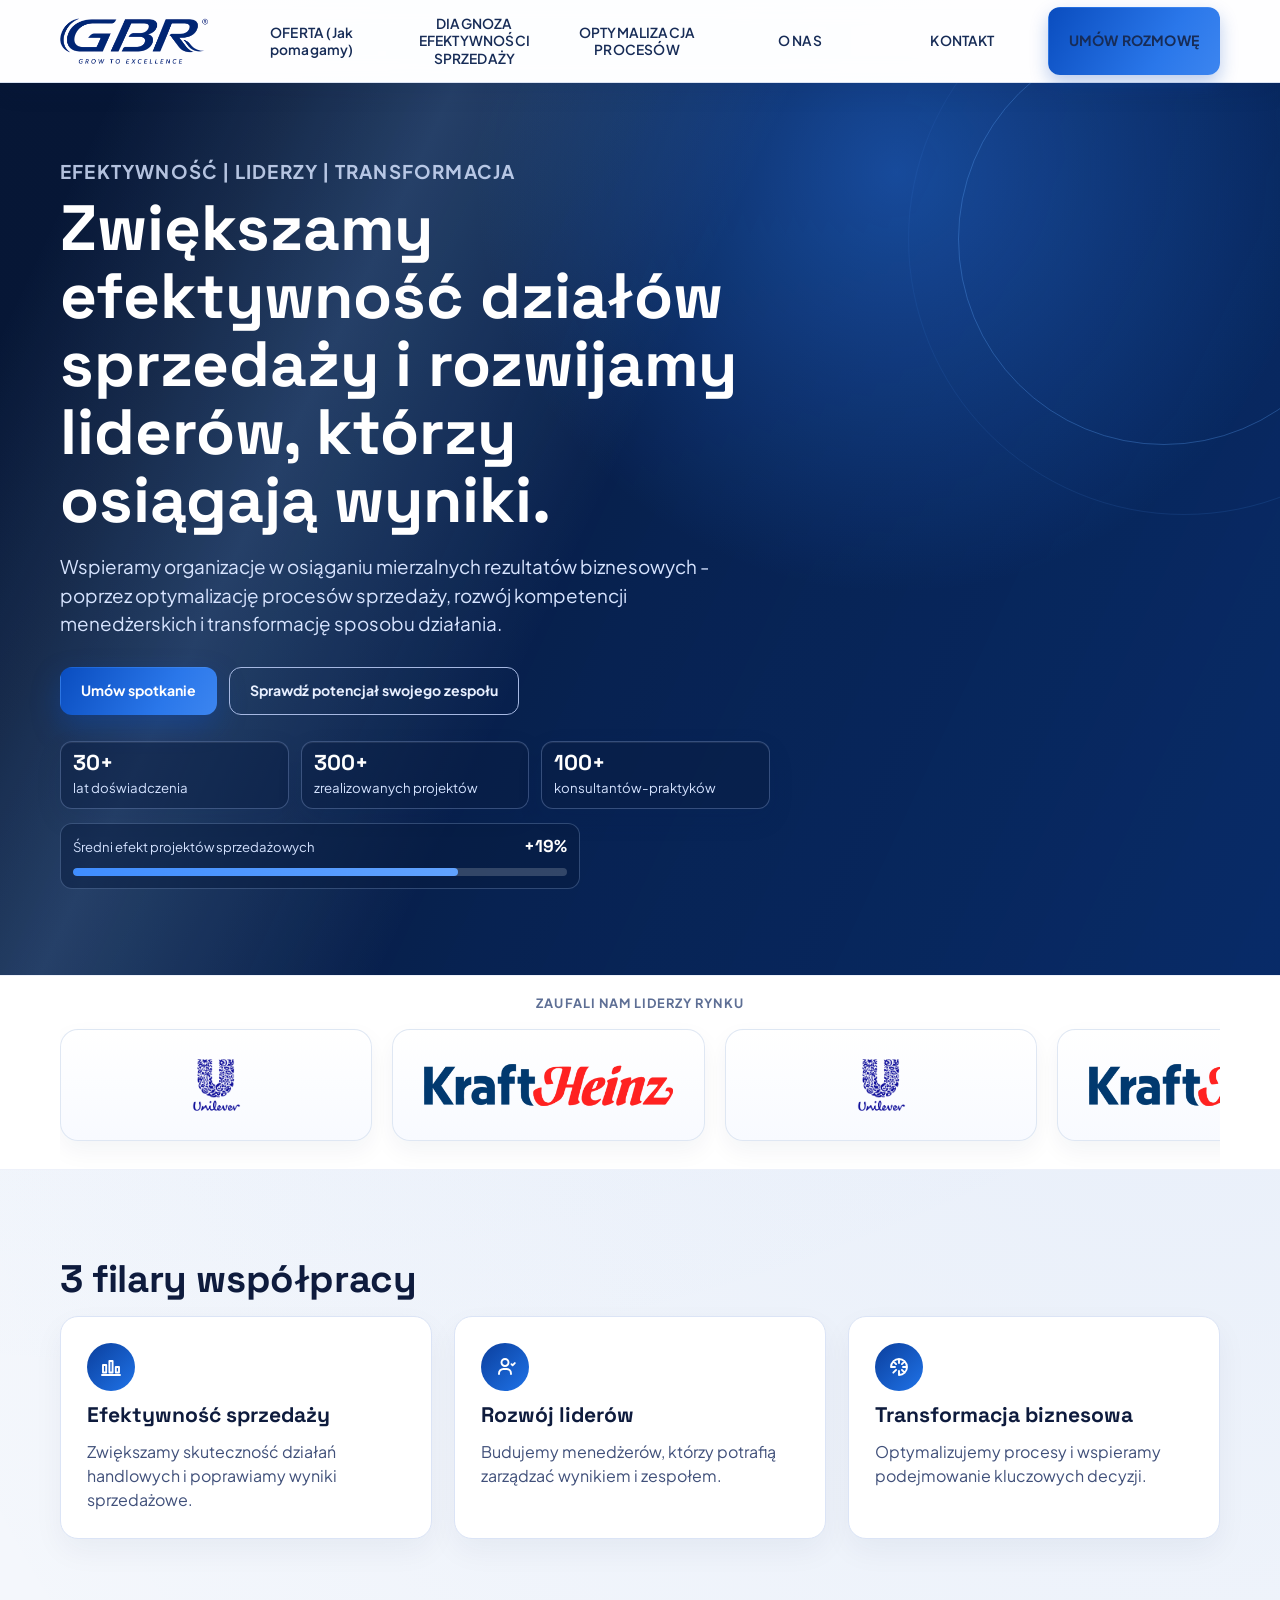
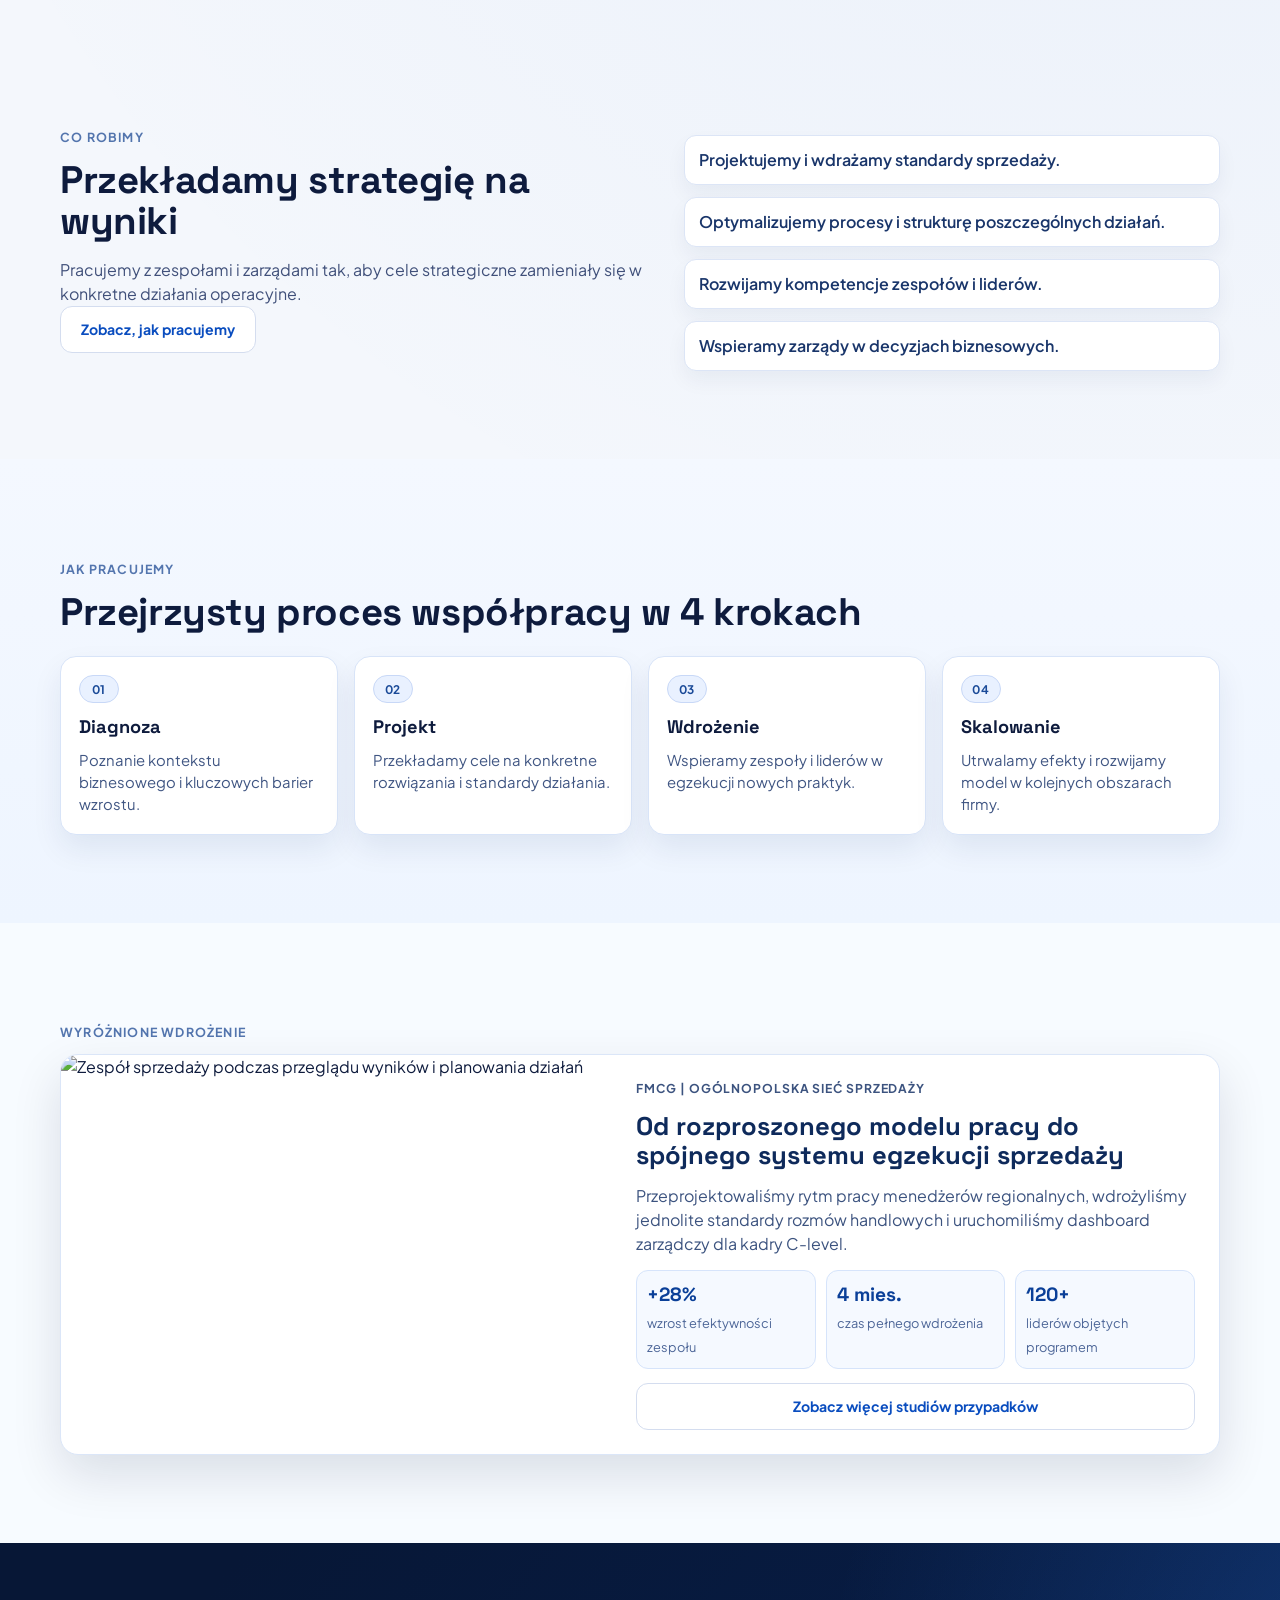
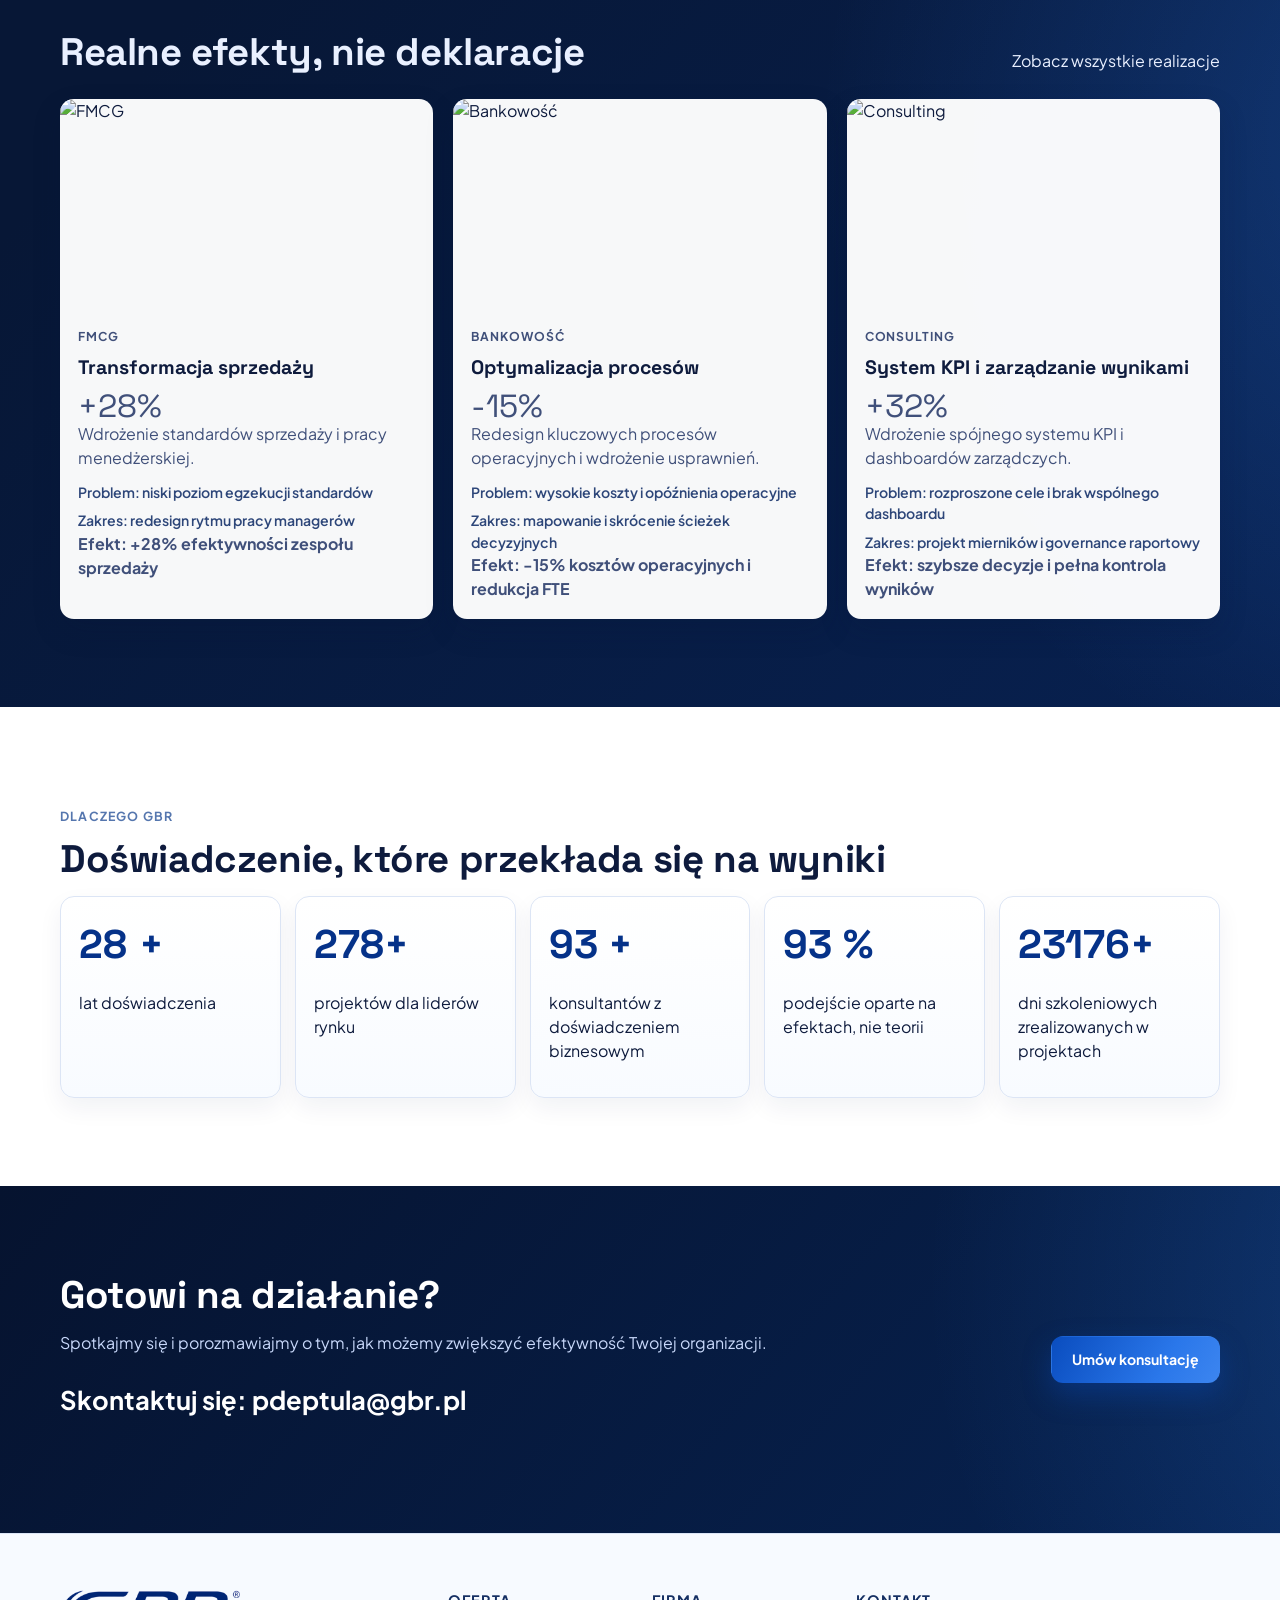
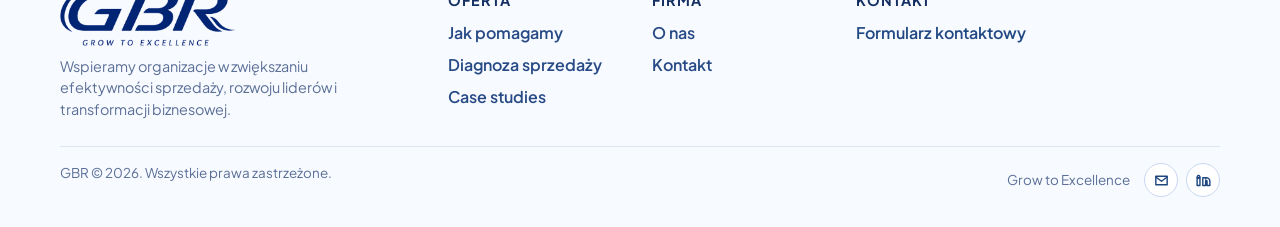
==== commit 967f8555: "Add client logos and update logo display styles for improved branding visibility" ====
--- a/index.html
+++ b/index.html
@@ -102,20 +102,32 @@
           <div class="logo-marquee" aria-label="Zaufali nam liderzy rynku">
             <div class="logo-track">
               <div class="logo-grid">
-                <div class="logo-item">Unilever</div>
-                <div class="logo-item">EY</div>
-                <div class="logo-item">Pepsico</div>
-                <div class="logo-item">Kraft Heinz</div>
-                <div class="logo-item">ING</div>
-                <div class="logo-item">BNP Paribas</div>
+                <div class="logo-item">
+                  <img src="assets/logotypy%20klient%C3%B3w/unilever-trimmed.png" alt="Unilever" />
+                </div>
+                <div class="logo-item">
+                  <img src="assets/logotypy%20klient%C3%B3w/kraft-heinz-trimmed.png" alt="Kraft Heinz" />
+                </div>
+                <div class="logo-item">
+                  <img src="assets/logotypy%20klient%C3%B3w/unilever-trimmed.png" alt="Unilever" />
+                </div>
+                <div class="logo-item">
+                  <img src="assets/logotypy%20klient%C3%B3w/kraft-heinz-trimmed.png" alt="Kraft Heinz" />
+                </div>
               </div>
               <div class="logo-grid" aria-hidden="true">
-                <div class="logo-item">Unilever</div>
-                <div class="logo-item">EY</div>
-                <div class="logo-item">Pepsico</div>
-                <div class="logo-item">Kraft Heinz</div>
-                <div class="logo-item">ING</div>
-                <div class="logo-item">BNP Paribas</div>
+                <div class="logo-item">
+                  <img src="assets/logotypy%20klient%C3%B3w/unilever-trimmed.png" alt="" />
+                </div>
+                <div class="logo-item">
+                  <img src="assets/logotypy%20klient%C3%B3w/kraft-heinz-trimmed.png" alt="" />
+                </div>
+                <div class="logo-item">
+                  <img src="assets/logotypy%20klient%C3%B3w/unilever-trimmed.png" alt="" />
+                </div>
+                <div class="logo-item">
+                  <img src="assets/logotypy%20klient%C3%B3w/kraft-heinz-trimmed.png" alt="" />
+                </div>
               </div>
             </div>
           </div>
--- a/styles.css
+++ b/styles.css
@@ -616,27 +616,37 @@
 
 .logo-grid {
   display: grid;
-  grid-template-columns: repeat(6, minmax(90px, 1fr));
-  gap: 18px;
+  grid-template-columns: repeat(4, minmax(180px, 1fr));
+  gap: 20px;
 }
 
 .logo-item {
-  border: 1px solid #e8edf8;
-  border-radius: 12px;
-  min-height: 58px;
-  display: grid;
-  place-items: center;
-  color: #6b7898;
-  font-weight: 700;
-  font-size: 0.86rem;
-  transition: transform 0.2s ease, border-color 0.2s ease, color 0.2s ease;
-  box-shadow: 0 8px 20px rgba(6, 31, 82, 0.05);
+  border: 1px solid rgba(221, 229, 242, 0.92);
+  border-radius: 18px;
+  min-height: 112px;
+  display: flex;
+  align-items: center;
+  justify-content: center;
+  padding: 18px 24px;
+  background: linear-gradient(180deg, #ffffff 0%, #f8faff 100%);
+  box-shadow: 0 10px 24px rgba(6, 31, 82, 0.05);
+  transition: transform 0.2s ease, border-color 0.2s ease, box-shadow 0.2s ease;
 }
 
 .logo-item:hover {
-  color: #173f86;
   border-color: #c5d6f5;
   transform: translateY(-2px);
+  box-shadow: 0 14px 30px rgba(6, 31, 82, 0.08);
+}
+
+.logo-item img {
+  display: block;
+  width: 100%;
+  max-width: 100%;
+  height: 56px;
+  object-fit: contain;
+  filter: none;
+  opacity: 1;
 }
 
 .pillar-grid {
@@ -1497,7 +1507,7 @@
   }
 
   .logo-grid {
-    grid-template-columns: repeat(3, minmax(90px, 1fr));
+    grid-template-columns: repeat(2, minmax(140px, 1fr));
   }
 
   .logo-marquee {
@@ -1511,12 +1521,15 @@
 
   .logo-grid {
     gap: 12px;
-    grid-template-columns: repeat(2, minmax(88px, 1fr));
   }
 
   .logo-item {
-    min-height: 40px;
-    font-size: 0.75rem;
+    min-height: 86px;
+    padding: 12px 14px;
+  }
+
+  .logo-item img {
+    height: 40px;
   }
 
   .featured-case {
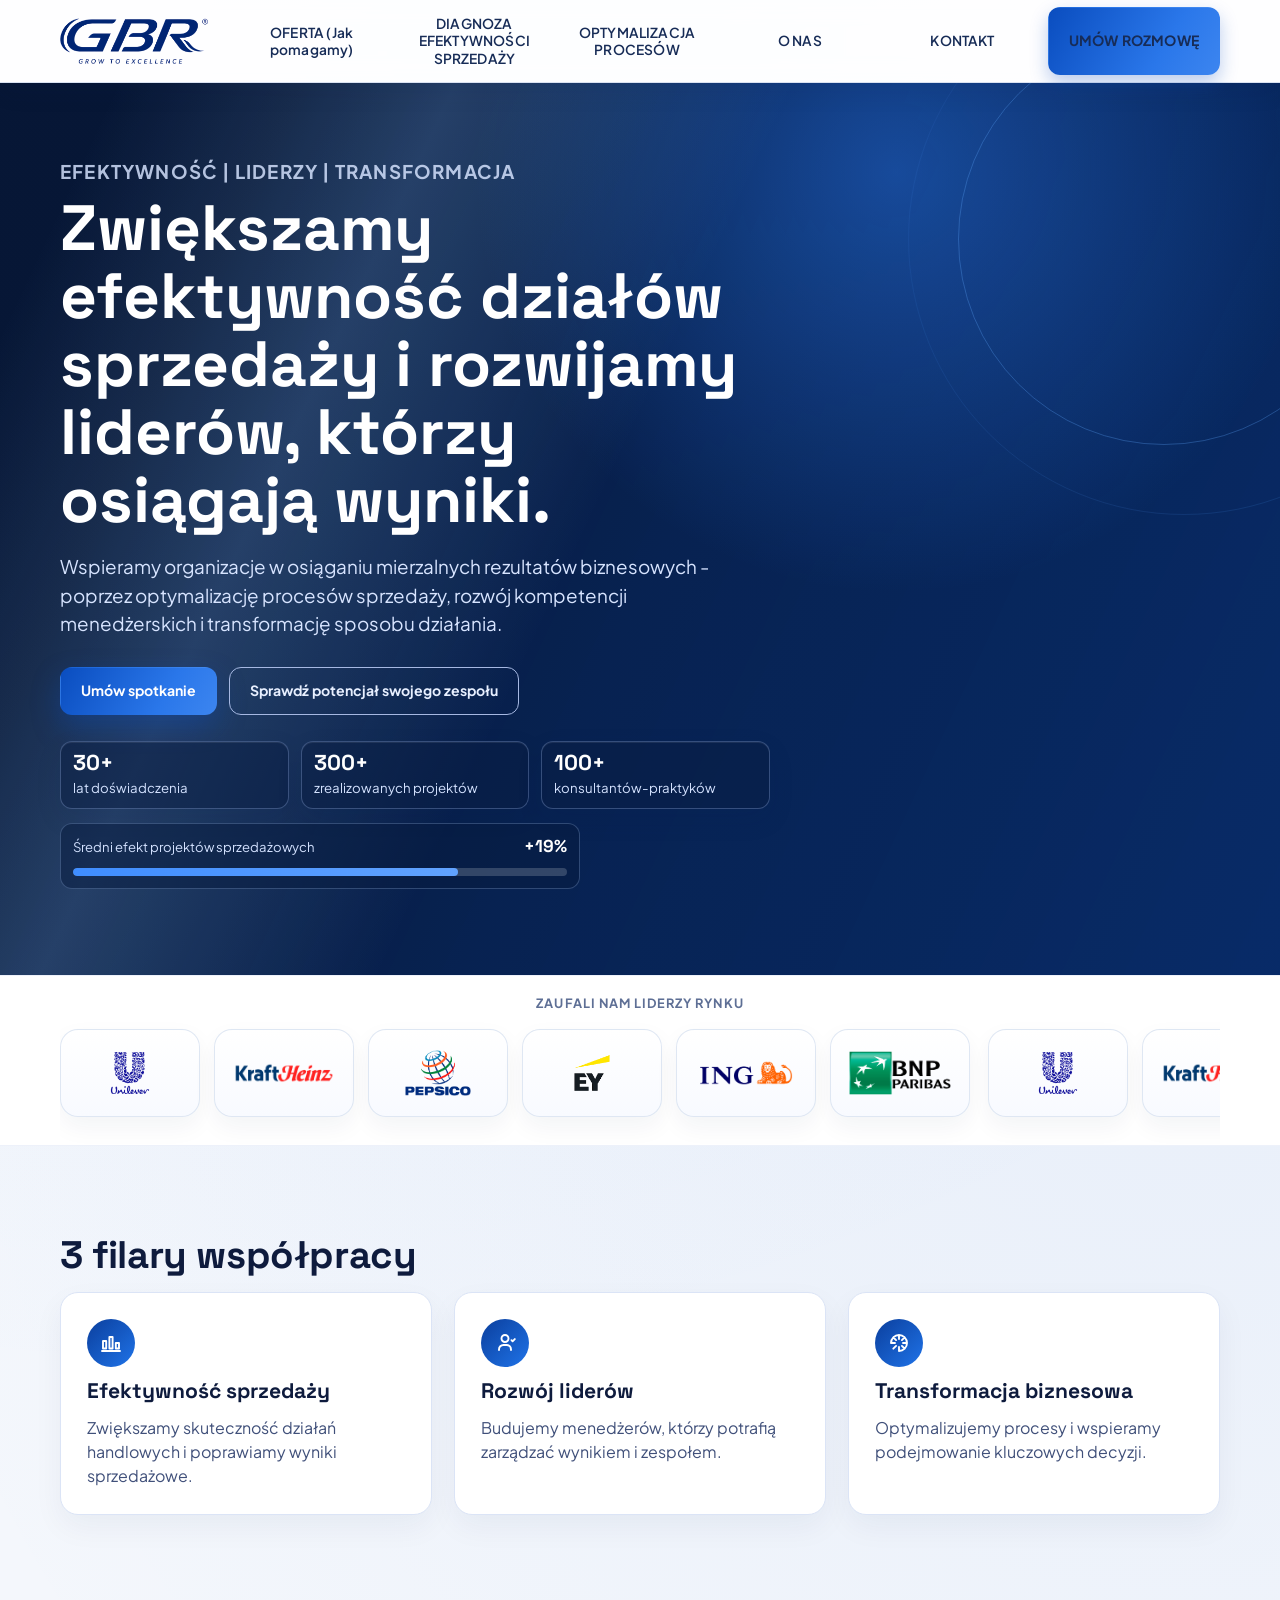
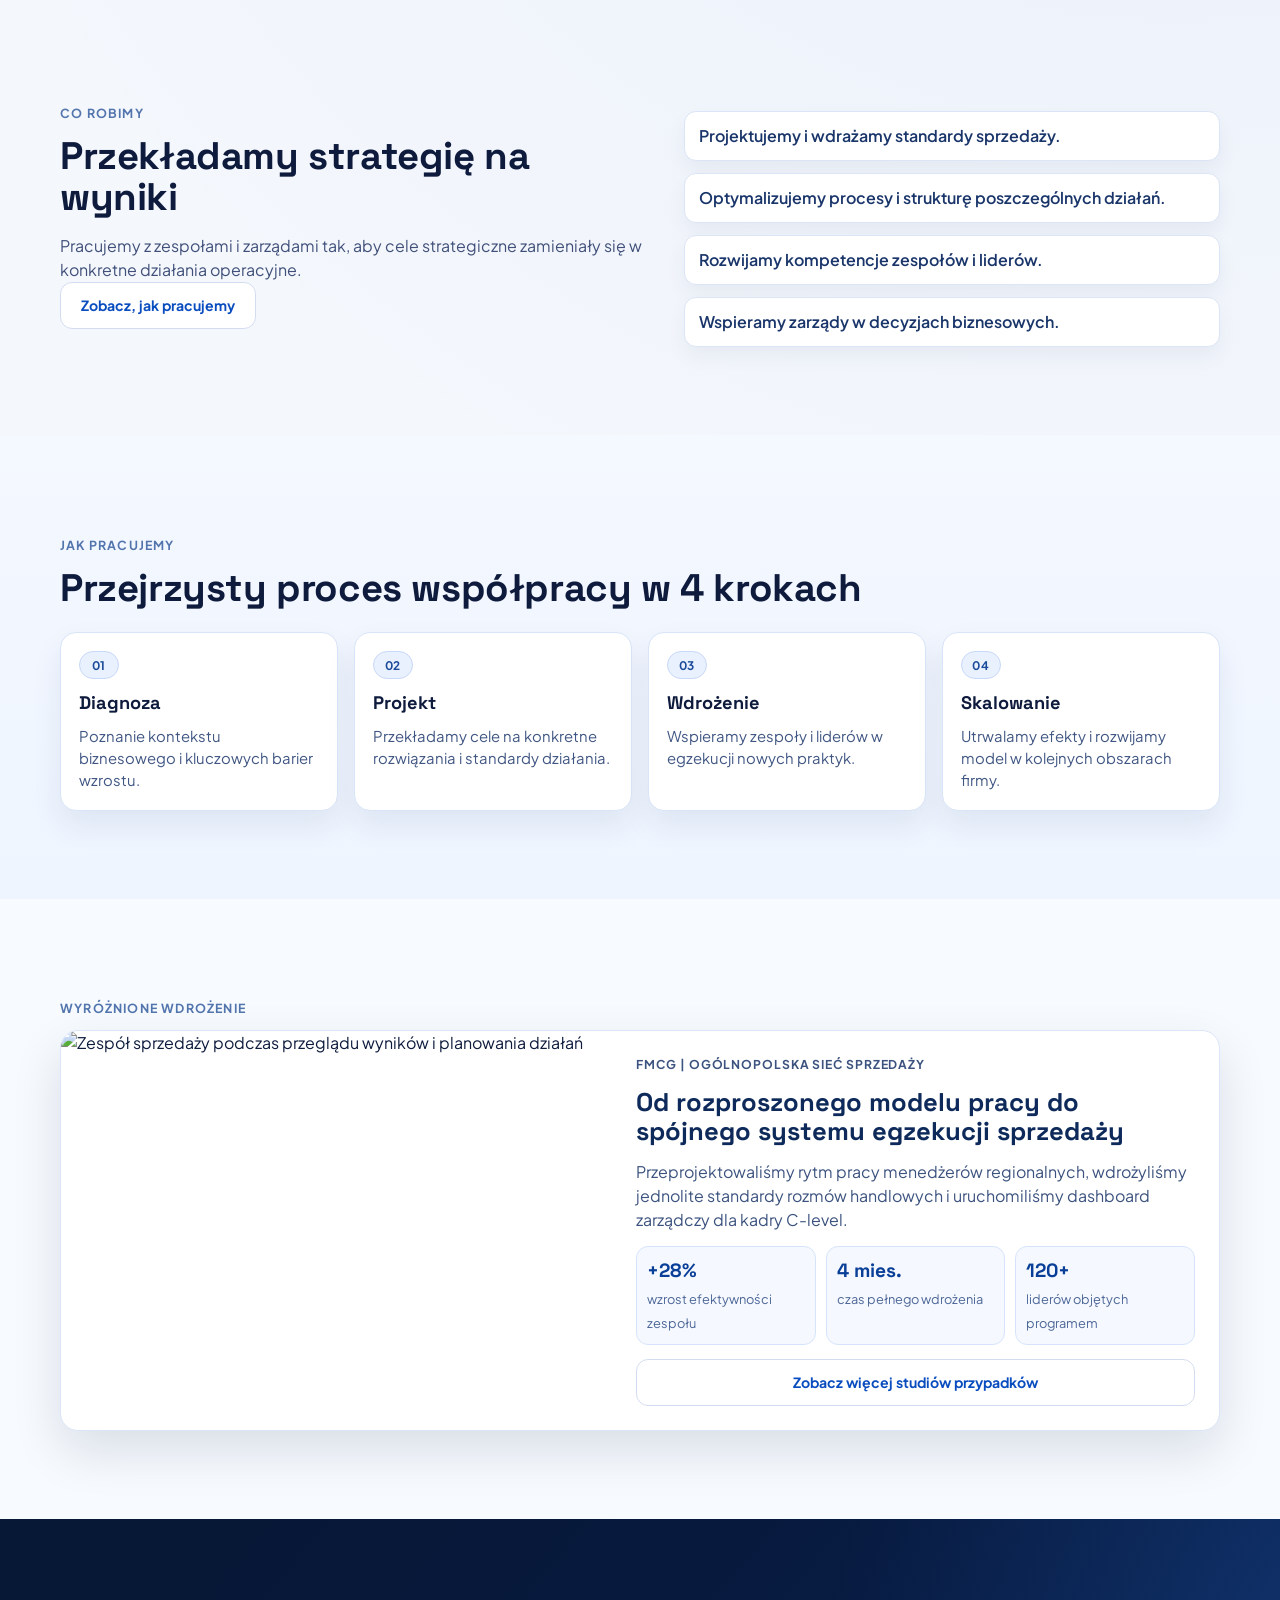
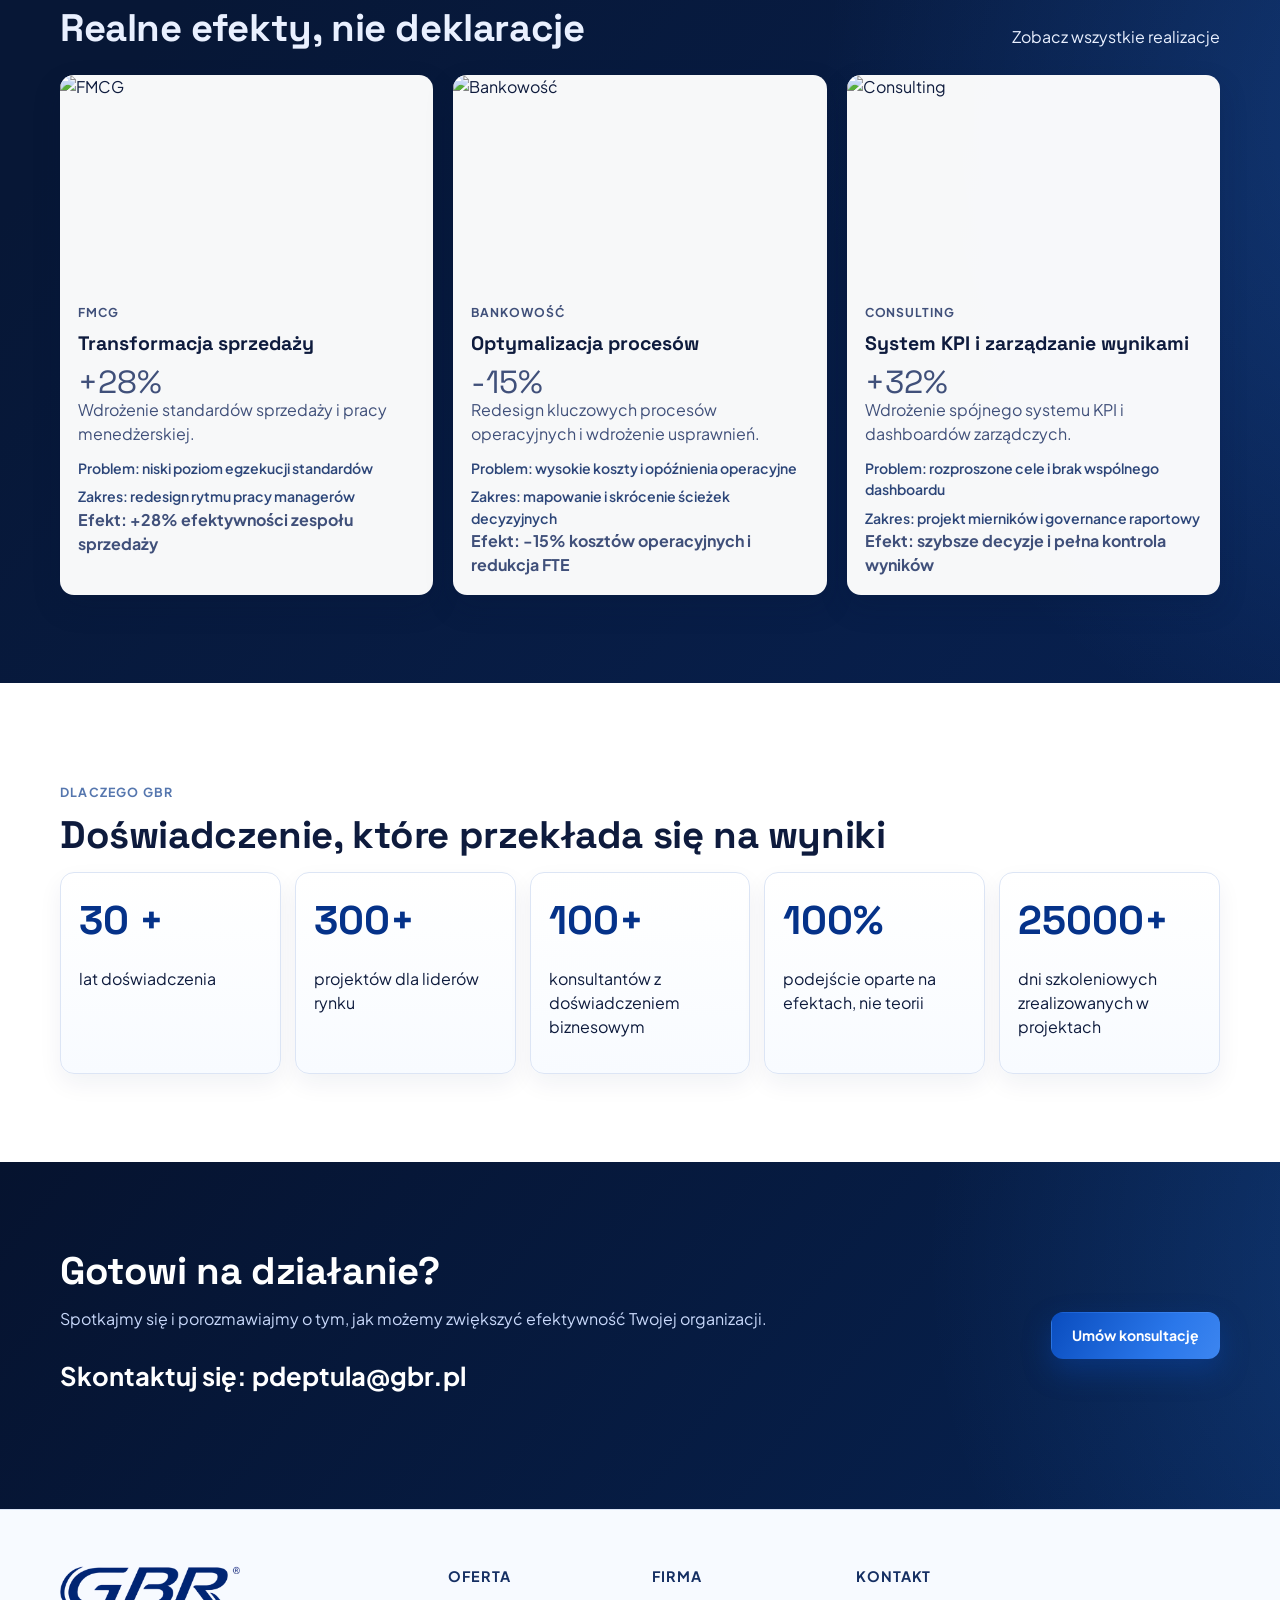
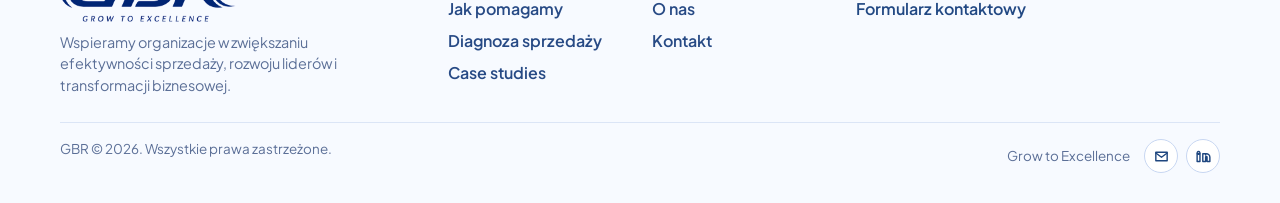
==== commit 4ef8430c: "Add new client logos and update logo display styles for improved branding visibility" ====
--- a/index.html
+++ b/index.html
@@ -109,10 +109,16 @@
                   <img src="assets/logotypy%20klient%C3%B3w/kraft-heinz-trimmed.png" alt="Kraft Heinz" />
                 </div>
                 <div class="logo-item">
-                  <img src="assets/logotypy%20klient%C3%B3w/unilever-trimmed.png" alt="Unilever" />
-                </div>
-                <div class="logo-item">
-                  <img src="assets/logotypy%20klient%C3%B3w/kraft-heinz-trimmed.png" alt="Kraft Heinz" />
+                  <img src="assets/logotypy%20klient%C3%B3w/pepsico-trimmed.png" alt="PepsiCo" />
+                </div>
+                <div class="logo-item">
+                  <img src="assets/logotypy%20klient%C3%B3w/ey-trimmed.png" alt="EY" />
+                </div>
+                <div class="logo-item">
+                  <img src="assets/logotypy%20klient%C3%B3w/ing-trimmed.png" alt="ING" />
+                </div>
+                <div class="logo-item">
+                  <img src="assets/logotypy%20klient%C3%B3w/bnp-paribas-trimmed.png" alt="BNP Paribas" />
                 </div>
               </div>
               <div class="logo-grid" aria-hidden="true">
@@ -123,10 +129,16 @@
                   <img src="assets/logotypy%20klient%C3%B3w/kraft-heinz-trimmed.png" alt="" />
                 </div>
                 <div class="logo-item">
-                  <img src="assets/logotypy%20klient%C3%B3w/unilever-trimmed.png" alt="" />
-                </div>
-                <div class="logo-item">
-                  <img src="assets/logotypy%20klient%C3%B3w/kraft-heinz-trimmed.png" alt="" />
+                  <img src="assets/logotypy%20klient%C3%B3w/pepsico-trimmed.png" alt="" />
+                </div>
+                <div class="logo-item">
+                  <img src="assets/logotypy%20klient%C3%B3w/ey-trimmed.png" alt="" />
+                </div>
+                <div class="logo-item">
+                  <img src="assets/logotypy%20klient%C3%B3w/ing-trimmed.png" alt="" />
+                </div>
+                <div class="logo-item">
+                  <img src="assets/logotypy%20klient%C3%B3w/bnp-paribas-trimmed.png" alt="" />
                 </div>
               </div>
             </div>
--- a/styles.css
+++ b/styles.css
@@ -595,7 +595,7 @@
   display: flex;
   width: max-content;
   gap: 18px;
-  animation: logoScrollRight 26s linear infinite;
+  animation: logoScrollRight 36s linear infinite;
   will-change: transform;
 }
 
@@ -616,18 +616,18 @@
 
 .logo-grid {
   display: grid;
-  grid-template-columns: repeat(4, minmax(180px, 1fr));
-  gap: 20px;
+  grid-template-columns: repeat(6, minmax(110px, 140px));
+  gap: 14px;
 }
 
 .logo-item {
   border: 1px solid rgba(221, 229, 242, 0.92);
   border-radius: 18px;
-  min-height: 112px;
+  min-height: 88px;
   display: flex;
   align-items: center;
   justify-content: center;
-  padding: 18px 24px;
+  padding: 14px 18px;
   background: linear-gradient(180deg, #ffffff 0%, #f8faff 100%);
   box-shadow: 0 10px 24px rgba(6, 31, 82, 0.05);
   transition: transform 0.2s ease, border-color 0.2s ease, box-shadow 0.2s ease;
@@ -641,9 +641,9 @@
 
 .logo-item img {
   display: block;
-  width: 100%;
+  width: auto;
   max-width: 100%;
-  height: 56px;
+  max-height: 46px;
   object-fit: contain;
   filter: none;
   opacity: 1;
@@ -1529,6 +1529,10 @@
   }
 
   .logo-item img {
+    max-height: 40px;
+  }
+
+  .logo-item img {
     height: 40px;
   }
 
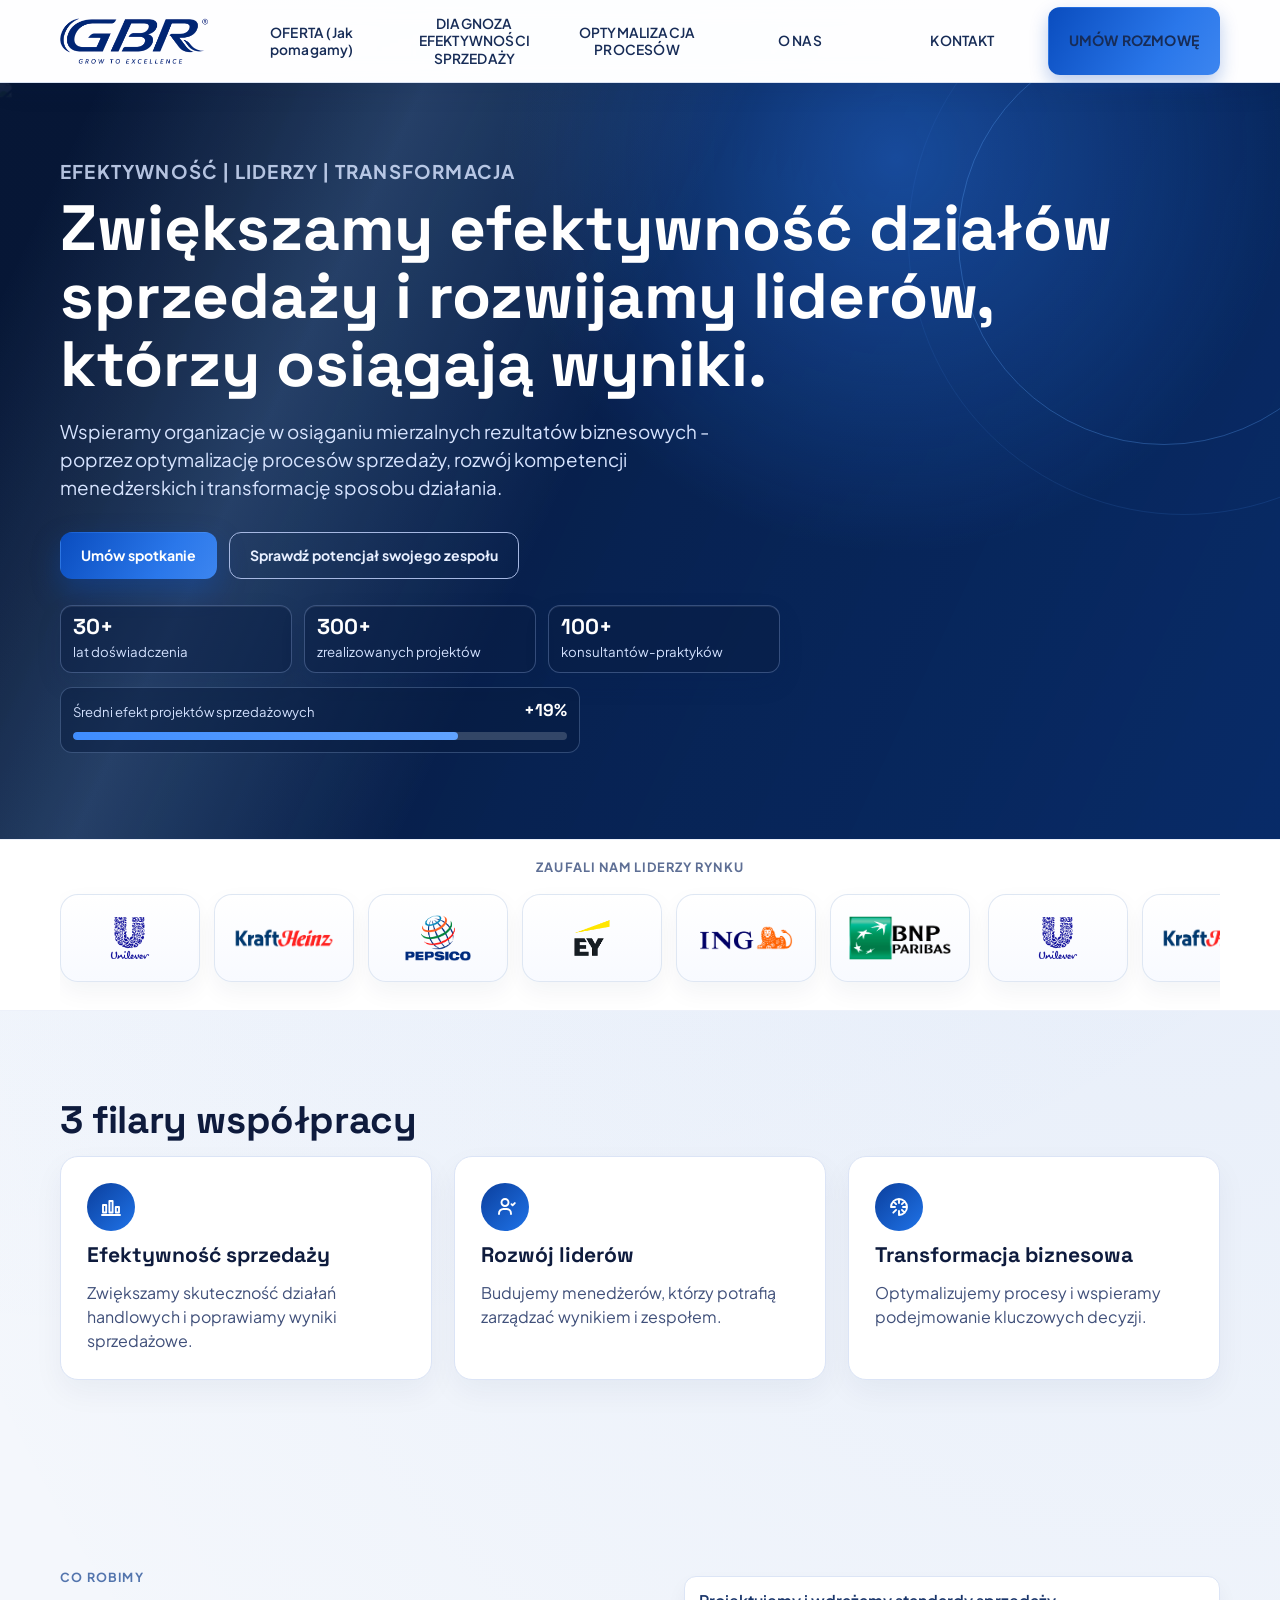
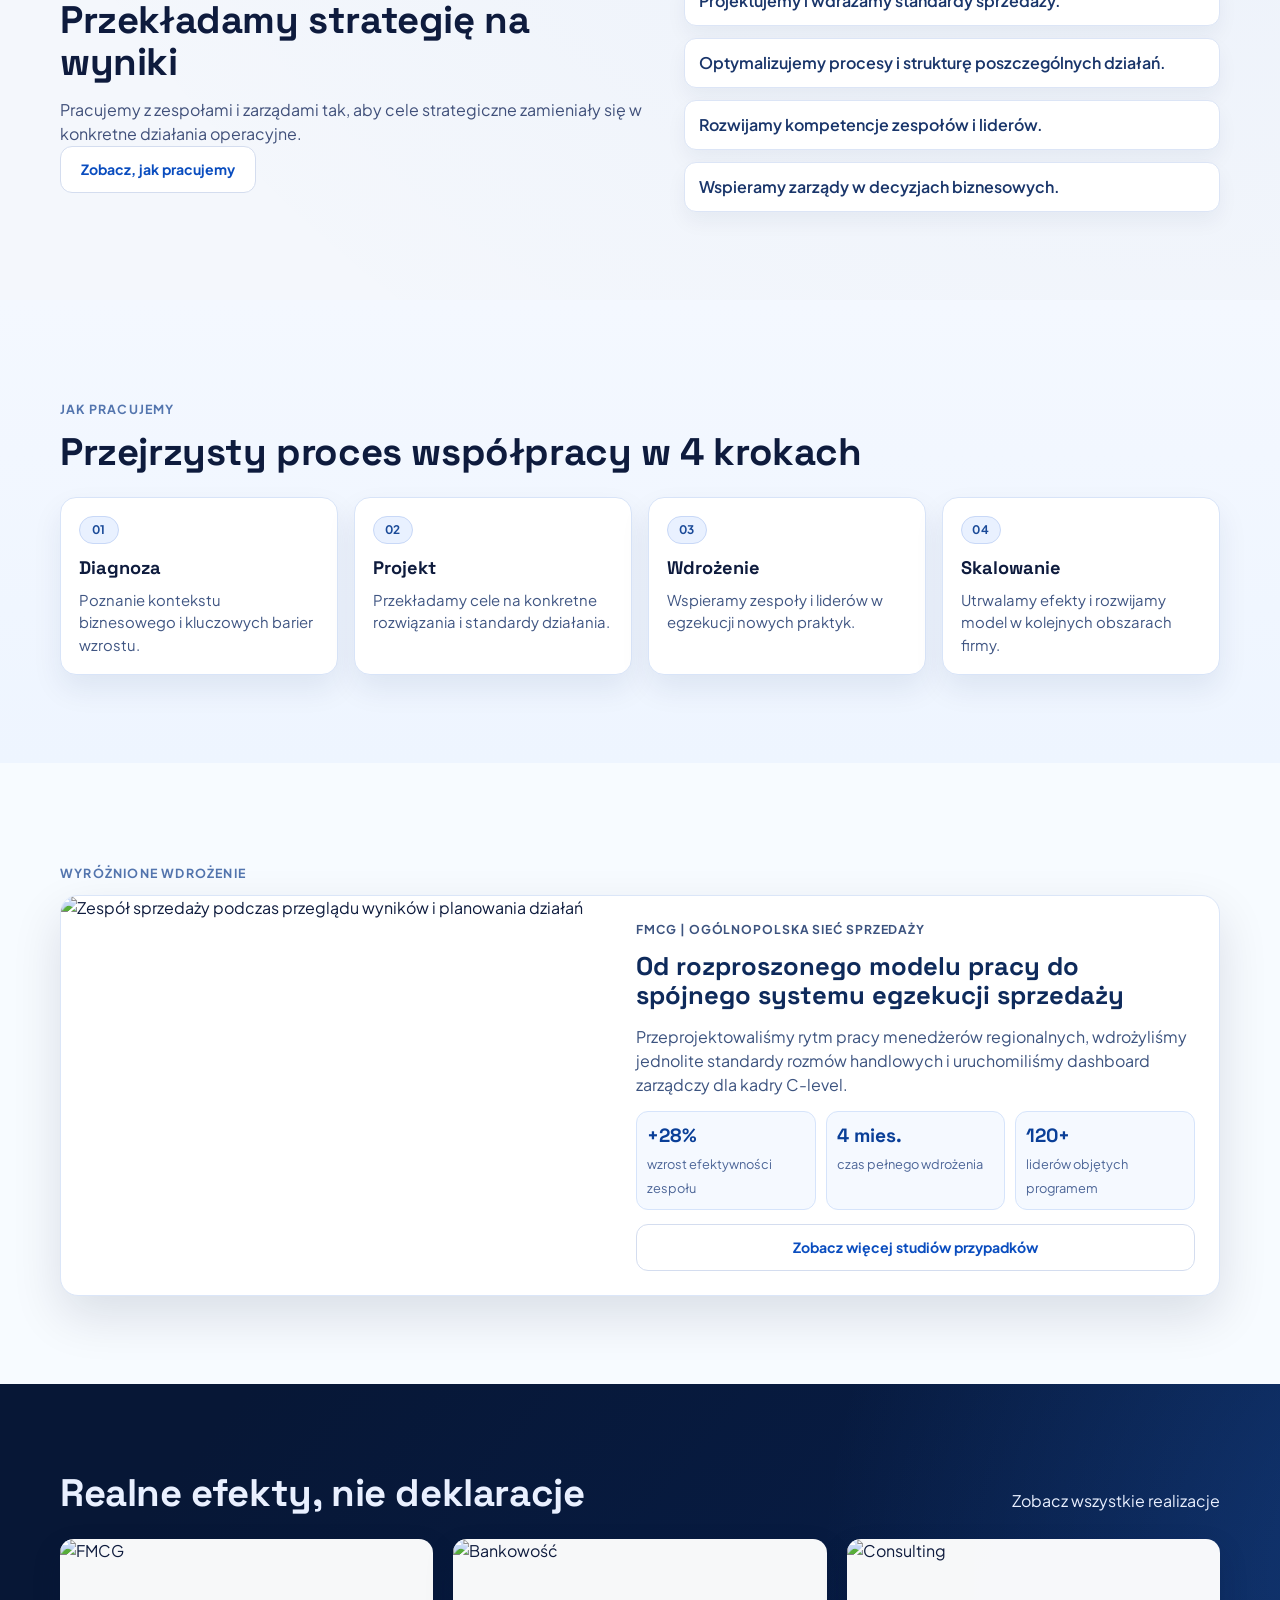
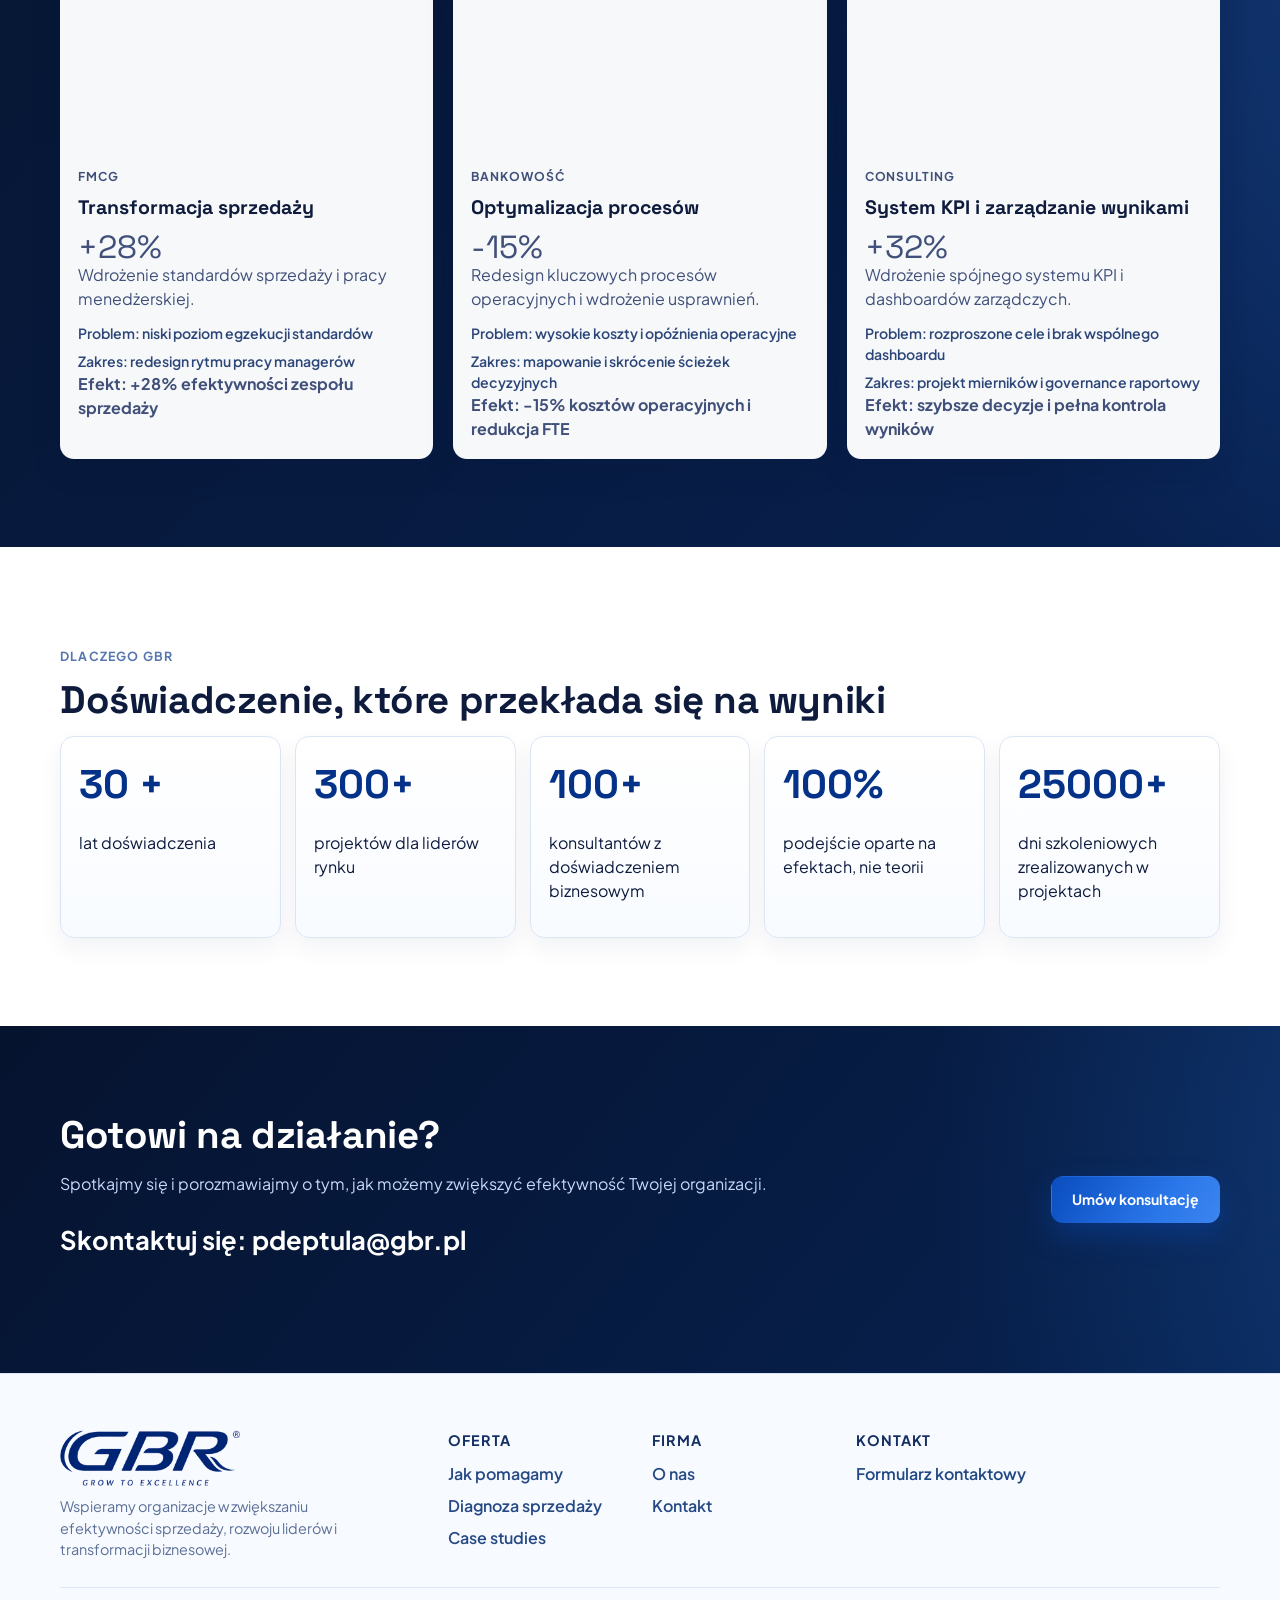
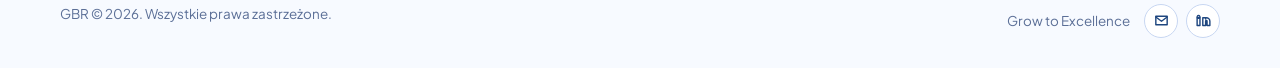
==== commit c6ba593e: "Add hero images and update styles for improved visual presentation and responsiveness" ====
--- a/index.html
+++ b/index.html
@@ -47,8 +47,8 @@
     <main>
       <section class="hero">
         <div class="hero-media" aria-hidden="true">
-          <div class="hero-bg hero-bg-a is-visible"></div>
-          <div class="hero-bg hero-bg-b"></div>
+          <img class="hero-bg hero-bg-a is-visible" alt="" />
+          <img class="hero-bg hero-bg-b" alt="" />
           <div class="hero-overlay"></div>
           <div class="hero-sheen"></div>
         </div>
--- a/styles.css
+++ b/styles.css
@@ -282,22 +282,25 @@
   position: absolute;
   inset: 0;
   z-index: 0;
+  overflow: hidden;
 }
 
 .hero-bg {
   position: absolute;
   inset: 0;
-  background-size: cover;
-  background-position: center;
+  width: 100%;
+  height: 100%;
+  object-fit: cover;
+  object-position: center center;
   opacity: 0;
-  transform: scale(1.01);
+  transform: scale(1);
   transition: opacity 1.6s ease, transform 7s ease;
   will-change: opacity, transform;
 }
 
 .hero-bg.is-visible {
   opacity: 1;
-  transform: scale(1.06);
+  transform: scale(1.01);
 }
 
 .hero-overlay {
@@ -349,7 +352,7 @@
 }
 
 .hero-text {
-  max-width: 710px;
+  max-width: 1240px;
   animation: fadeUp 0.75s ease both;
 }
 
@@ -366,6 +369,7 @@
   font-family: "Space Grotesk", "Segoe UI", sans-serif;
   font-size: clamp(2.05rem, 5.2vw, 4rem);
   line-height: 1.06;
+  min-height: calc(3 * 1.06em);
   transition: opacity 0.45s ease, transform 0.45s ease;
 }
 
@@ -376,7 +380,7 @@
 
 .hero p {
   margin: 0;
-  max-width: 660px;
+  max-width: 700px;
   color: #d7e4ff;
   font-size: clamp(1rem, 1.5vw, 1.18rem);
 }
@@ -1507,7 +1511,7 @@
   }
 
   .logo-grid {
-    grid-template-columns: repeat(2, minmax(140px, 1fr));
+    grid-template-columns: repeat(3, minmax(0, 1fr));
   }
 
   .logo-marquee {
@@ -1520,20 +1524,16 @@
   }
 
   .logo-grid {
-    gap: 12px;
+    gap: 8px;
   }
 
   .logo-item {
-    min-height: 86px;
-    padding: 12px 14px;
+    min-height: 68px;
+    padding: 10px 12px;
   }
 
   .logo-item img {
-    max-height: 40px;
-  }
-
-  .logo-item img {
-    height: 40px;
+    max-height: 32px;
   }
 
   .featured-case {
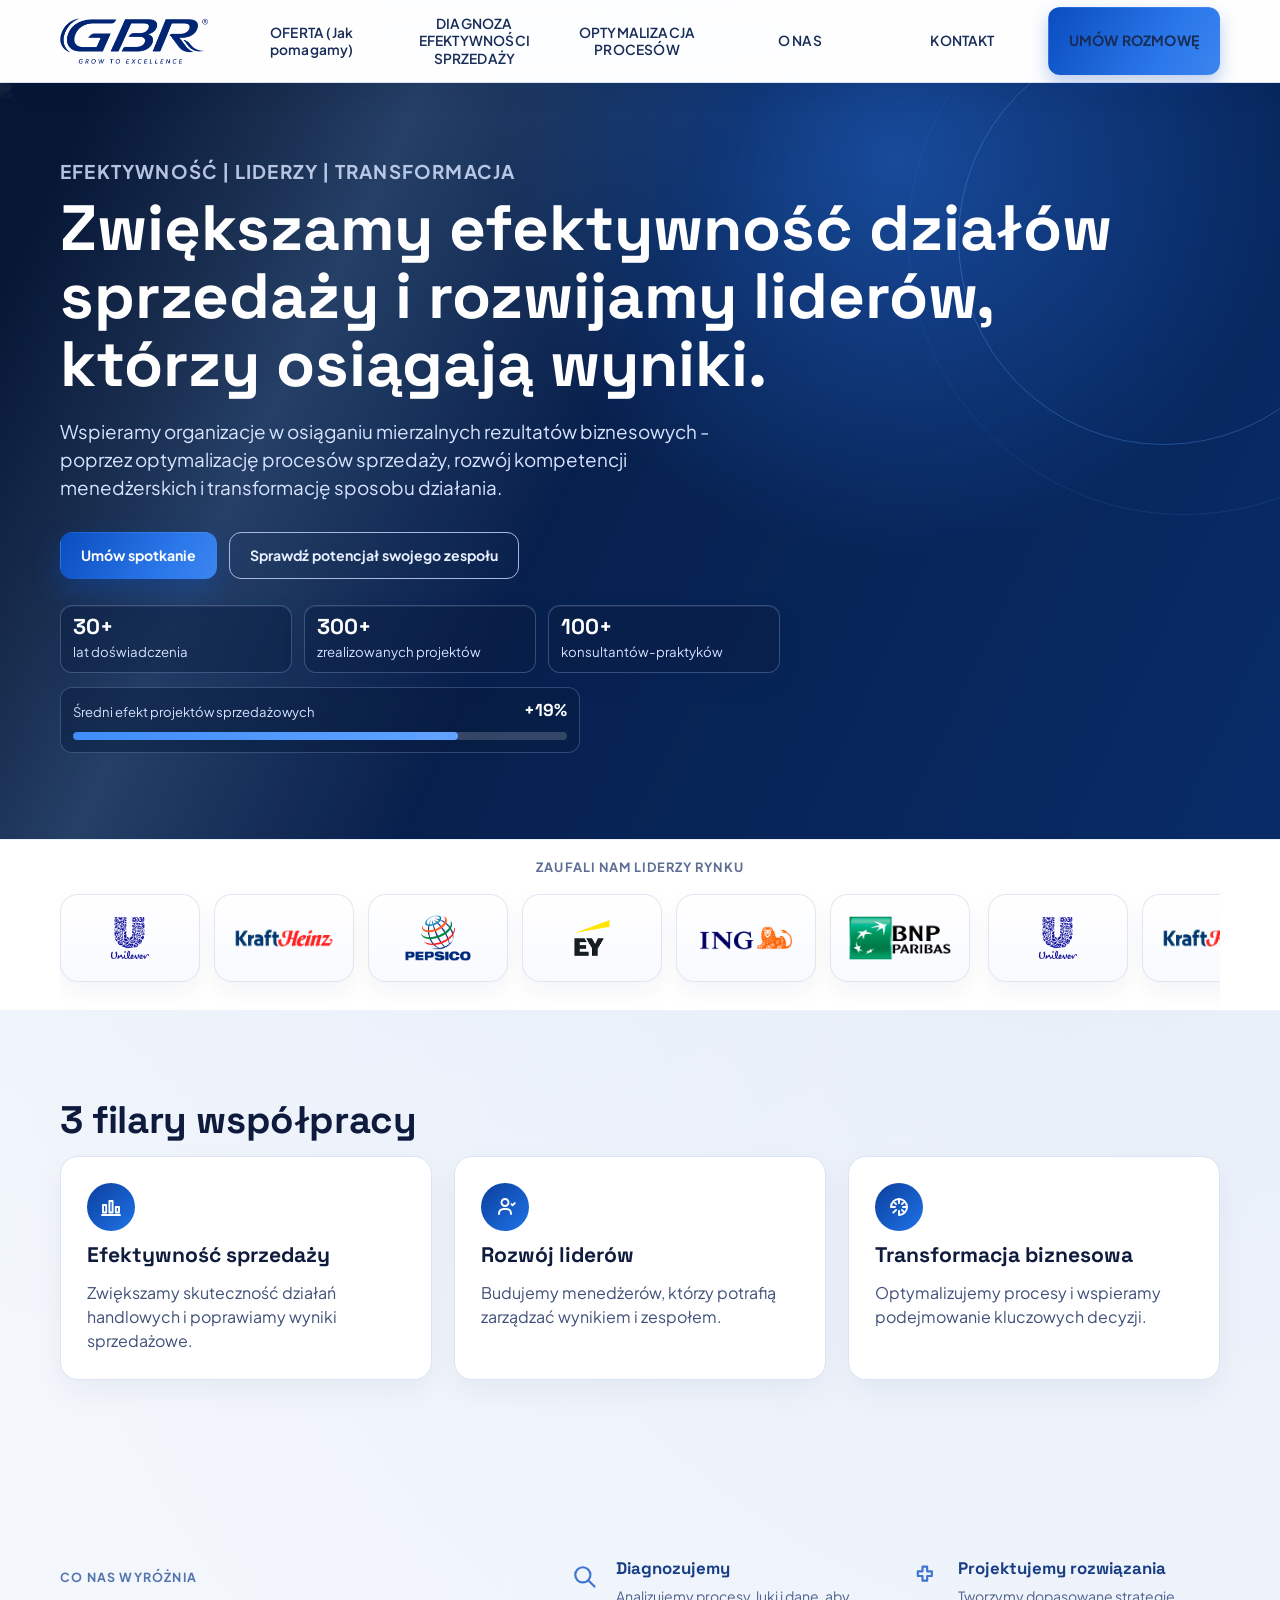
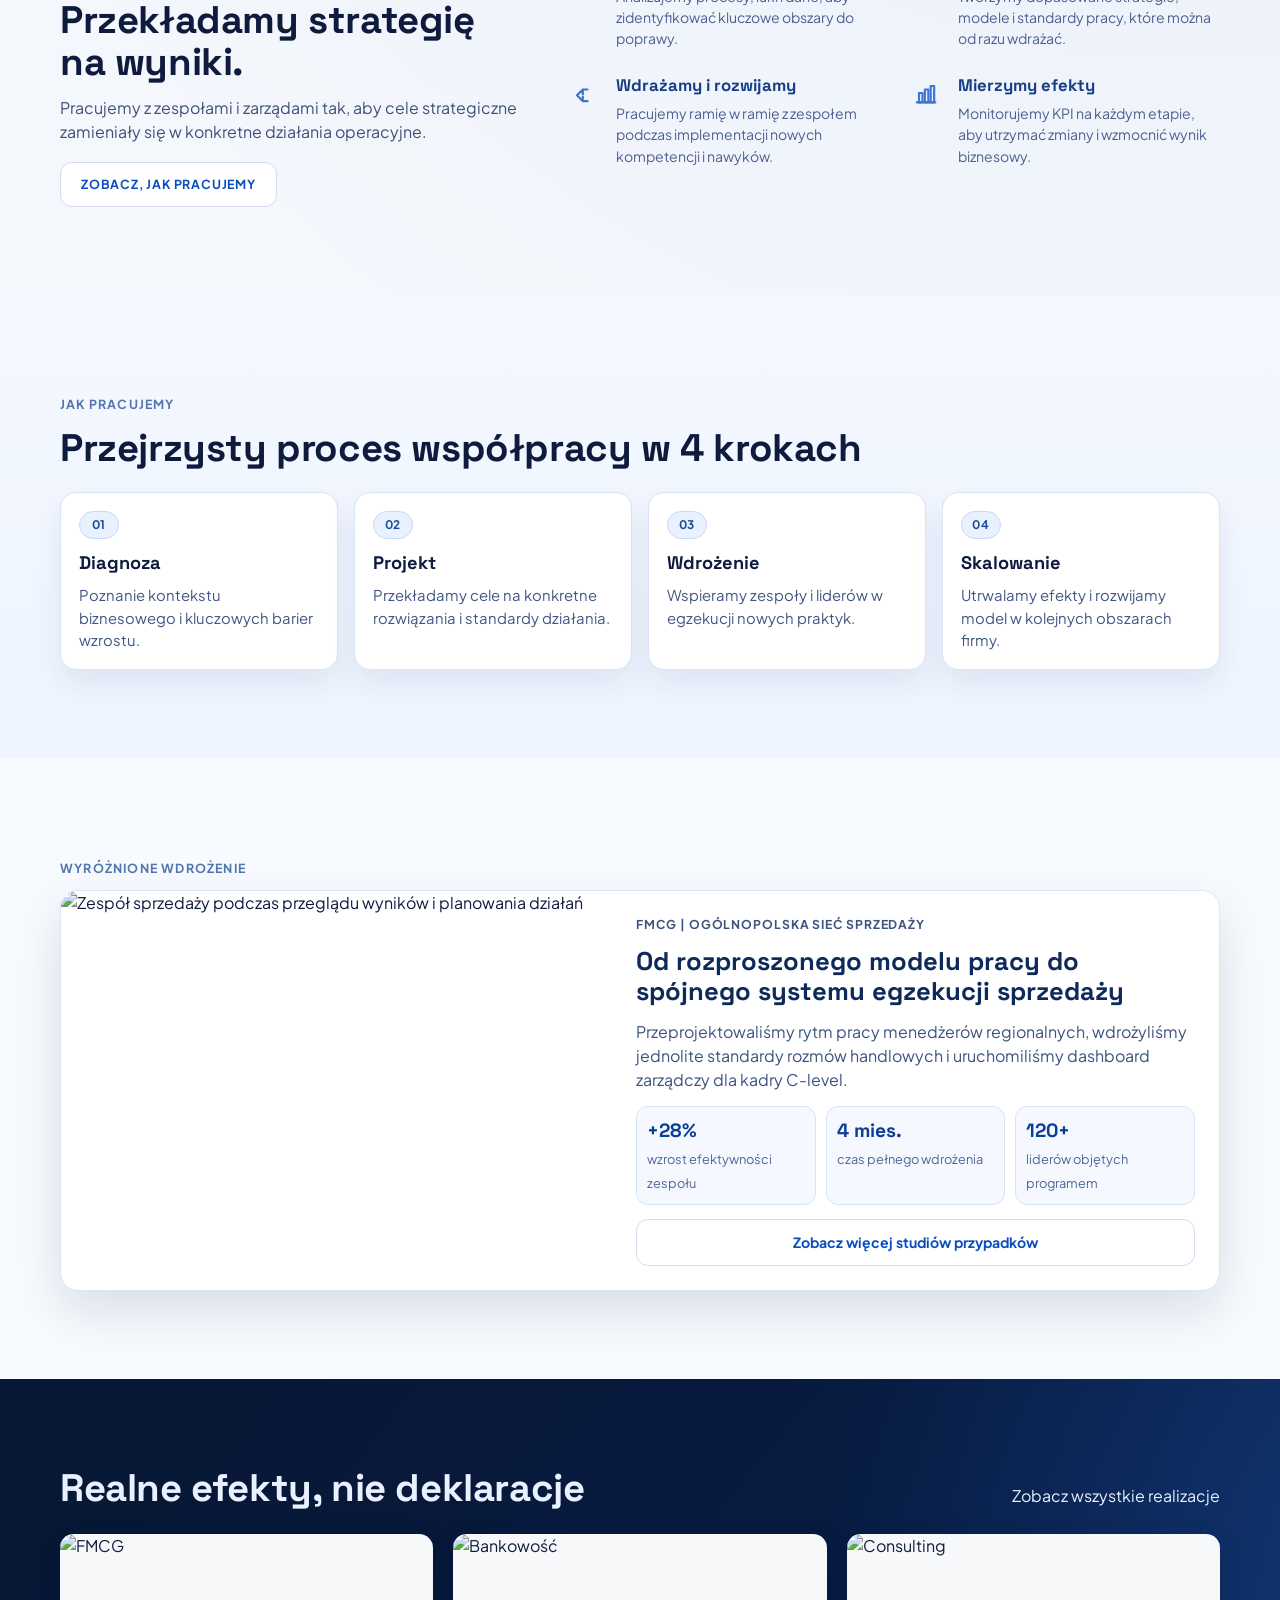
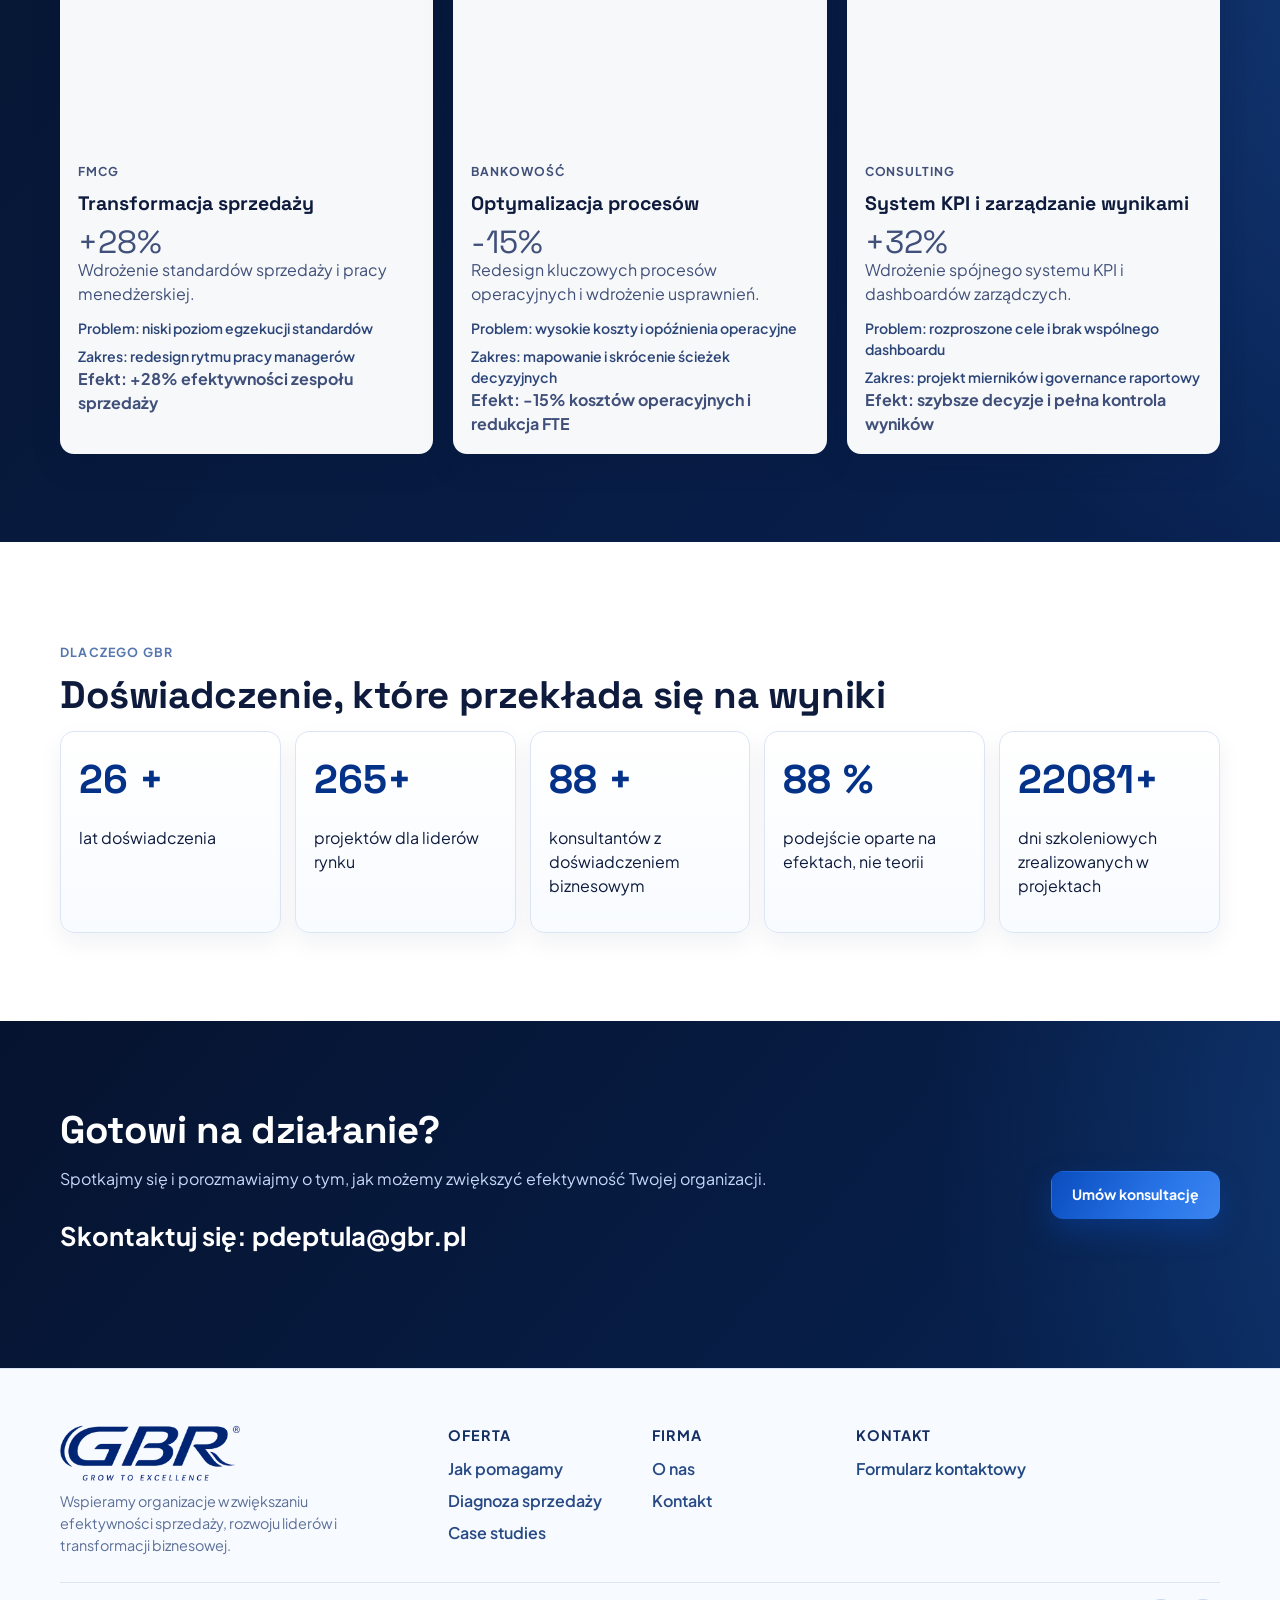
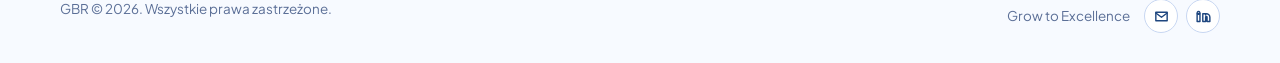
==== commit aba448c6: "Refactor "Co Robimy" section layout and styles for improved clarity and responsiveness" ====
--- a/index.html
+++ b/index.html
@@ -188,22 +188,66 @@
       </section>
 
       <section class="section" id="co-robimy">
-        <div class="container split">
-          <div>
-            <p class="hero-eyebrow" style="color: #335b9e">CO ROBIMY</p>
-            <h2 class="section-title">Przekładamy strategię na wyniki</h2>
+        <div class="container co-robimy-layout">
+          <div class="co-robimy-intro">
+            <p class="hero-eyebrow" style="color: #335b9e">CO NAS WYRÓŻNIA</p>
+            <h2 class="section-title">Przekładamy strategię na wyniki.</h2>
             <p class="section-text">
               Pracujemy z zespołami i zarządami tak, aby cele strategiczne zamieniały się w
               konkretne działania operacyjne.
             </p>
-            <a class="btn btn-light" href="oferta.html">Zobacz, jak pracujemy</a>
-          </div>
-          <ul class="bullet-list">
-            <li>Projektujemy i wdrażamy standardy sprzedaży.</li>
-            <li>Optymalizujemy procesy i strukturę poszczególnych działań.</li>
-            <li>Rozwijamy kompetencje zespołów i liderów.</li>
-            <li>Wspieramy zarządy w decyzjach biznesowych.</li>
-          </ul>
+            <a class="btn btn-light co-robimy-link" href="oferta.html">ZOBACZ, JAK PRACUJEMY</a>
+          </div>
+          <div class="co-robimy-grid" aria-label="Obszary współpracy GBR">
+            <article class="co-robimy-item">
+              <div class="co-robimy-icon" aria-hidden="true">
+                <svg viewBox="0 0 24 24" focusable="false">
+                  <circle cx="11" cy="11" r="6.5"></circle>
+                  <line x1="16" y1="16" x2="21" y2="21"></line>
+                </svg>
+              </div>
+              <div>
+                <h3>Diagnozujemy</h3>
+                <p>Analizujemy procesy, luki i dane, aby zidentyfikować kluczowe obszary do poprawy.</p>
+              </div>
+            </article>
+            <article class="co-robimy-item">
+              <div class="co-robimy-icon" aria-hidden="true">
+                <svg viewBox="0 0 24 24" focusable="false">
+                  <path d="M9 4h4v4h4v4h-4v4H9v-4H5V8h4z"></path>
+                </svg>
+              </div>
+              <div>
+                <h3>Projektujemy rozwiązania</h3>
+                <p>Tworzymy dopasowane strategie, modele i standardy pracy, które można od razu wdrażać.</p>
+              </div>
+            </article>
+            <article class="co-robimy-item">
+              <div class="co-robimy-icon" aria-hidden="true">
+                <svg viewBox="0 0 24 24" focusable="false">
+                  <path d="M6 14l5-5m0 0h4m-4 0v4m-5 1 5 5m0 0h4m-4 0v-4"></path>
+                </svg>
+              </div>
+              <div>
+                <h3>Wdrażamy i rozwijamy</h3>
+                <p>Pracujemy ramię w ramię z zespołem podczas implementacji nowych kompetencji i nawyków.</p>
+              </div>
+            </article>
+            <article class="co-robimy-item">
+              <div class="co-robimy-icon" aria-hidden="true">
+                <svg viewBox="0 0 24 24" focusable="false">
+                  <line x1="4" y1="20" x2="20" y2="20"></line>
+                  <rect x="6" y="12" width="3" height="8"></rect>
+                  <rect x="11" y="9" width="3" height="11"></rect>
+                  <rect x="16" y="6" width="3" height="14"></rect>
+                </svg>
+              </div>
+              <div>
+                <h3>Mierzymy efekty</h3>
+                <p>Monitorujemy KPI na każdym etapie, aby utrzymać zmiany i wzmocnić wynik biznesowy.</p>
+              </div>
+            </article>
+          </div>
         </div>
       </section>
 
--- a/styles.css
+++ b/styles.css
@@ -712,6 +712,73 @@
   align-items: start;
 }
 
+.co-robimy-layout {
+  display: grid;
+  grid-template-columns: minmax(300px, 0.95fr) minmax(520px, 1.35fr);
+  gap: 42px;
+  align-items: start;
+}
+
+.co-robimy-intro .section-title {
+  max-width: 470px;
+  margin-bottom: 14px;
+}
+
+.co-robimy-intro .section-text {
+  max-width: 470px;
+  margin-bottom: 18px;
+}
+
+.co-robimy-link {
+  letter-spacing: 0.8px;
+  font-size: 0.78rem;
+}
+
+.co-robimy-grid {
+  display: grid;
+  grid-template-columns: repeat(2, minmax(220px, 1fr));
+  gap: 24px 28px;
+}
+
+.co-robimy-item {
+  display: grid;
+  grid-template-columns: 40px 1fr;
+  gap: 12px;
+  align-items: start;
+}
+
+.co-robimy-icon {
+  width: 40px;
+  height: 40px;
+  color: #3f74d3;
+  display: grid;
+  place-items: center;
+}
+
+.co-robimy-icon svg {
+  width: 28px;
+  height: 28px;
+  stroke: currentColor;
+  fill: none;
+  stroke-width: 1.85;
+  stroke-linecap: round;
+  stroke-linejoin: round;
+}
+
+.co-robimy-item h3 {
+  margin: 0 0 5px;
+  font-family: "Space Grotesk", "Segoe UI", sans-serif;
+  font-size: 1.05rem;
+  color: #173d84;
+}
+
+.co-robimy-item p {
+  margin: 0;
+  color: #4f6190;
+  font-size: 0.88rem;
+  line-height: 1.5;
+}
+
 .bullet-list {
   margin: 20px 0 0;
   padding: 0;
@@ -1323,8 +1390,13 @@
   }
 
   .split,
+  .co-robimy-layout,
   .cta-band-inner {
     grid-template-columns: 1fr;
+  }
+
+  .co-robimy-grid {
+    grid-template-columns: repeat(2, minmax(220px, 1fr));
   }
 
   .featured-case {
@@ -1510,6 +1582,26 @@
     grid-template-columns: 1fr;
   }
 
+  .co-robimy-grid {
+    grid-template-columns: 1fr;
+    gap: 14px;
+  }
+
+  .co-robimy-item {
+    grid-template-columns: 34px 1fr;
+    gap: 10px;
+  }
+
+  .co-robimy-icon {
+    width: 34px;
+    height: 34px;
+  }
+
+  .co-robimy-icon svg {
+    width: 24px;
+    height: 24px;
+  }
+
   .logo-grid {
     grid-template-columns: repeat(3, minmax(0, 1fr));
   }
